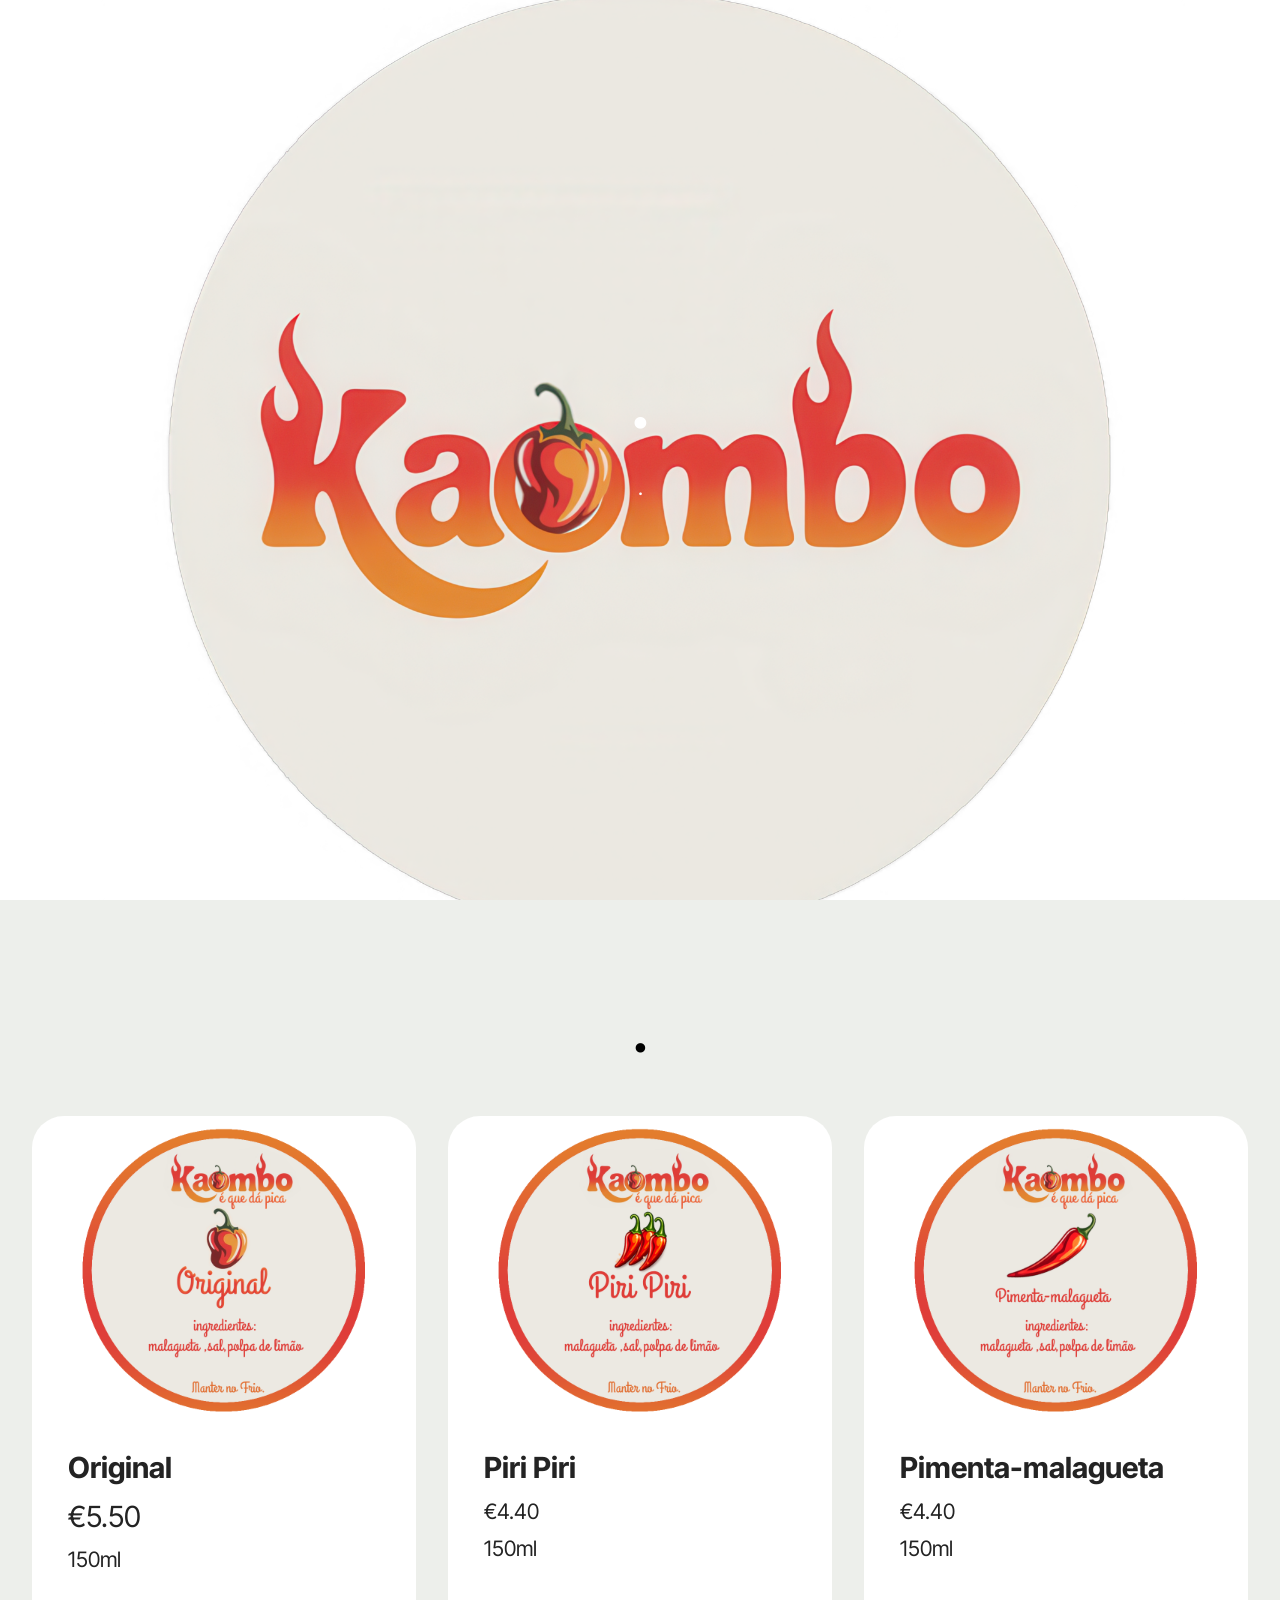
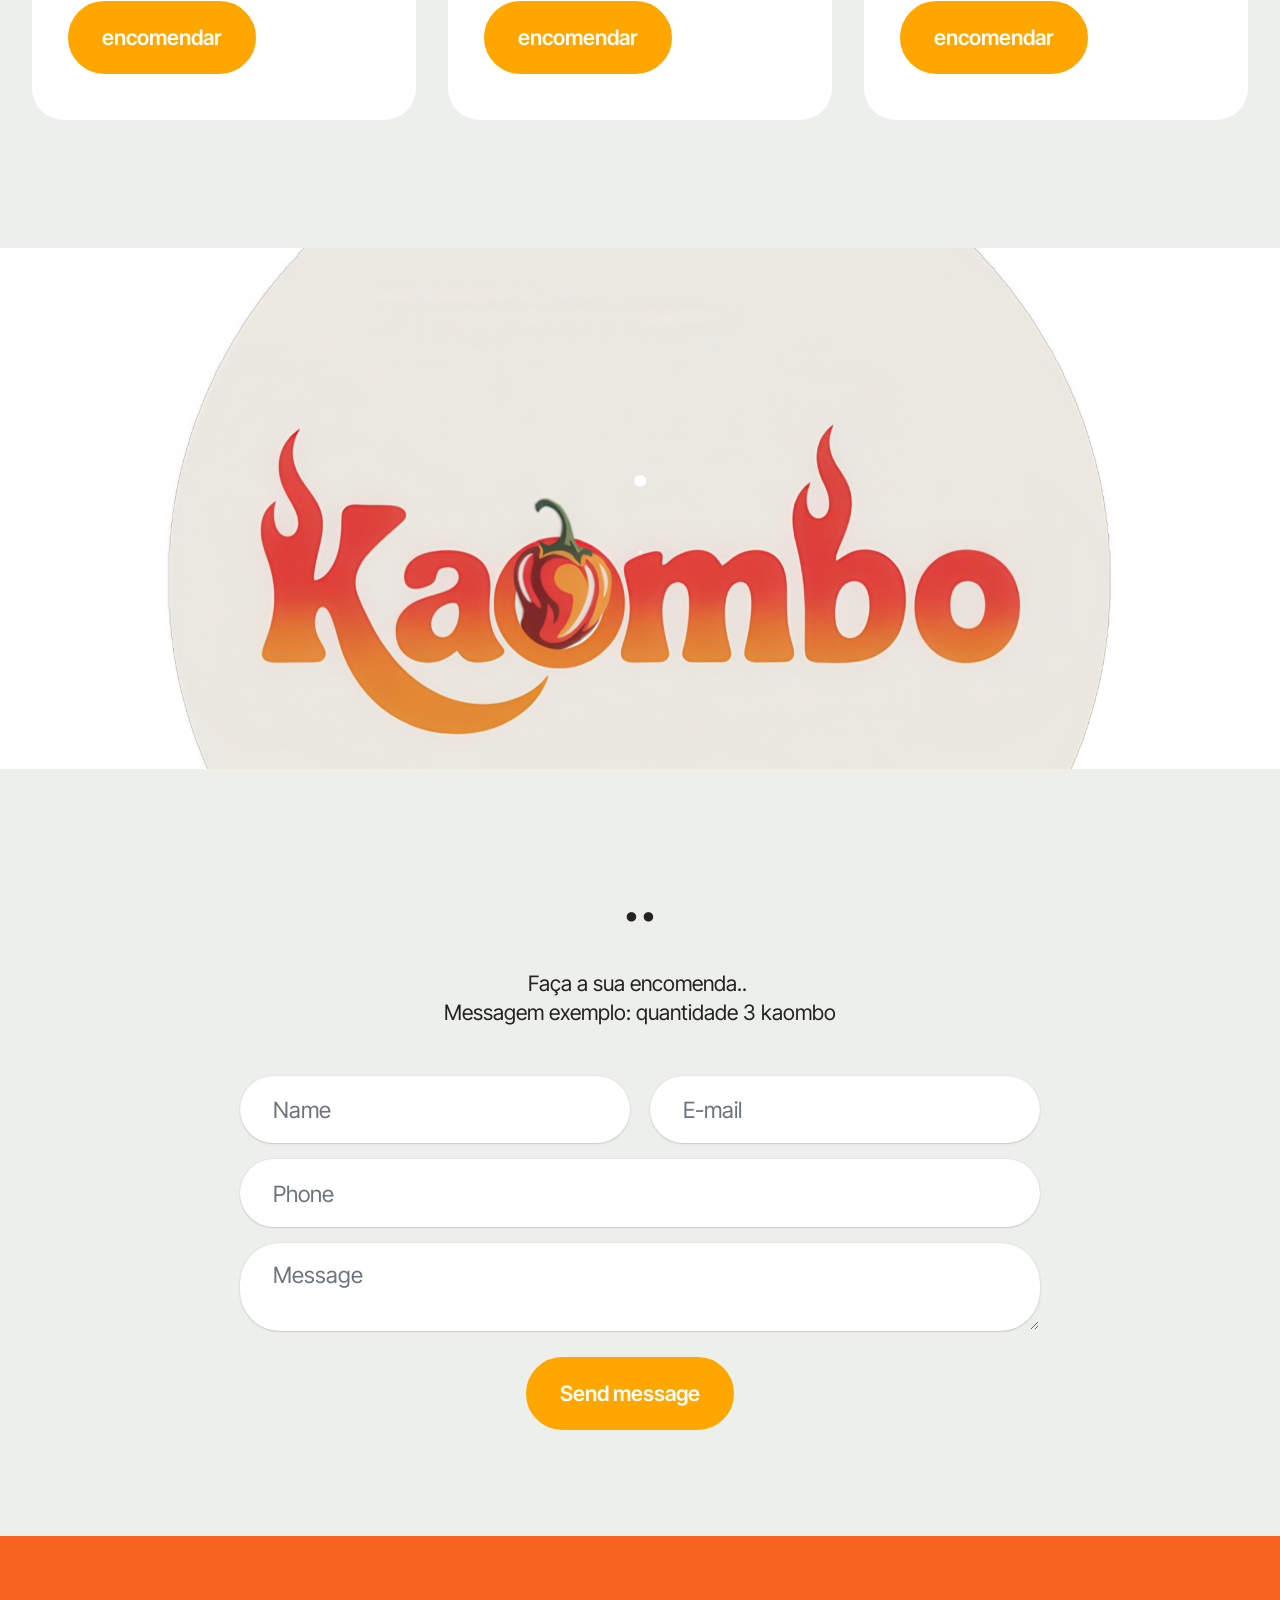
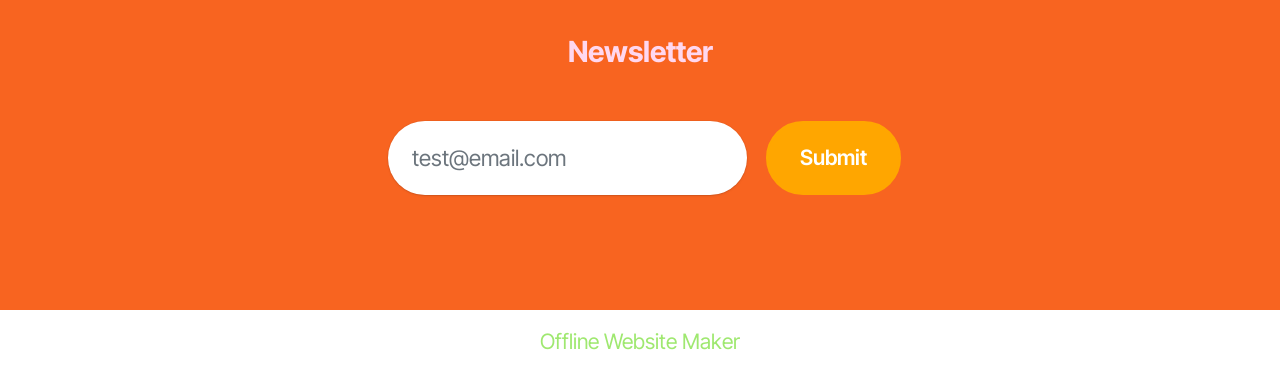
==== index.html @ a95f922c "Add files via upload" ====
<!DOCTYPE html>
<html  >
<head>
  <!-- Site made with Mobirise Website Builder v6.1.12, https://mobirise.com -->
  <meta charset="UTF-8">
  <meta http-equiv="X-UA-Compatible" content="IE=edge">
  <meta name="generator" content="Mobirise v6.1.12, mobirise.com">
  <meta name="viewport" content="width=device-width, initial-scale=1, minimum-scale=1">
  <link rel="shortcut icon" href="assets/images/logo5.png" type="image/x-icon">
  <meta name="description" content="">
  
  
  <title>Home</title>
  <link rel="stylesheet" href="assets/bootstrap/css/bootstrap.min.css">
  <link rel="stylesheet" href="assets/parallax/jarallax.css">
  <link rel="stylesheet" href="assets/theme/css/style.css">
  <link rel="preload" href="https://fonts.googleapis.com/css2?family=Inter+Tight:wght@400;700&display=swap&display=swap" as="style" onload="this.onload=null;this.rel='stylesheet'">
  <noscript><link rel="stylesheet" href="https://fonts.googleapis.com/css2?family=Inter+Tight:wght@400;700&display=swap&display=swap"></noscript>
  <link rel="preload" as="style" href="assets/mobirise/css/mbr-additional.css?v=N99got"><link rel="stylesheet" href="assets/mobirise/css/mbr-additional.css?v=N99got" type="text/css">

  
  
  
</head>
<body>
  
  <section data-bs-version="5.1" class="header09 startm5 cid-v8IDX3RyML mbr-fullscreen mbr-parallax-background" id="header09-2">	
    
	
	
	<div class="container-fluid">
		<div class="row">
			<div class="content-wrap col-12 col-md-9">
				<h1 class="mbr-section-title mbr-fonts-style mbr-white mb-4 display-1">
					<strong>.</strong>
				</h1>
				
				<p class="mbr-fonts-style mbr-text mbr-white mb-4 display-7">
					.
				</p>
				
			</div>
		</div>
	</div>
</section>

<section data-bs-version="5.1" class="pricing02 cid-v8ICS7gTAE" id="pricing02-1">
  
  
  <div class="container">
    <div class="row justify-content-center">
      <div class="col-12 content-head">
        <div class="mbr-section-head mb-5">
          <h4 class="mbr-section-title mbr-fonts-style align-center mb-0 display-2">
            <strong>.</strong>
          </h4>
          
          
        </div>
      </div>
    </div>
    <div class="row">
      <div class="item features-image col-12 col-md-6 col-lg-4">
        <div class="item-wrapper">
          <div class="item-img">
            <img src="assets/images/kaombopsd-tras-original.png" alt="Mobirise Website Builder">
          </div>
          <div class="item-content">
            <h5 class="item-title mbr-fonts-style display-5"><strong>Original</strong></h5>
            <h6 class="item-subtitle mbr-fonts-style display-5">
              €5.50</h6>
            <p class="mbr-text mbr-fonts-style display-7">
              150ml</p>
            <div class="mbr-section-btn item-footer"><a href="index.html#form02-4" class="btn item-btn btn-info display-7">encomendar</a></div>
          </div>

        </div>
      </div>
      <div class="item features-image col-12 col-md-6 col-lg-4">
        <div class="item-wrapper">
          <div class="item-img">
            <img src="assets/images/kaombopsd-piriripiri.png" alt="Mobirise Website Builder">
          </div>
          <div class="item-content">
            <h5 class="item-title mbr-fonts-style display-5"><strong>Piri Piri</strong></h5>
            <h6 class="item-subtitle mbr-fonts-style display-7">
              €4.40</h6>
            <p class="mbr-text mbr-fonts-style display-7">
              150ml
            </p>
            <div class="mbr-section-btn item-footer"><a href="index.html#form02-4" class="btn item-btn btn-info display-7">encomendar</a></div>
          </div>
        </div>
      </div>
      <div class="item features-image col-12 col-md-6 col-lg-4">
        <div class="item-wrapper">
          <div class="item-img">
            <img src="assets/images/kaombopsd-tras-pimentamalagueta.png" alt="Mobirise Website Builder">
          </div>
          <div class="item-content">
            <h5 class="item-title mbr-fonts-style display-5">
              <strong>Pimenta-malagueta</strong></h5>
            <h6 class="item-subtitle mbr-fonts-style display-7">
              €4.40</h6>
            <p class="mbr-text mbr-fonts-style display-7">
              150ml<br>
            </p>
            <div class="mbr-section-btn item-footer"><a href="index.html#form02-4" class="btn item-btn btn-info display-7">encomendar</a></div>
          </div>
        </div>
      </div>
    </div>
  </div>
</section>

<section data-bs-version="5.1" class="header09 startm5 cid-v8IFYuzHvd mbr-parallax-background" id="header09-5">	
    
	
	
	<div class="container-fluid">
		<div class="row">
			<div class="content-wrap col-12 col-md-9">
				<h1 class="mbr-section-title mbr-fonts-style mbr-white mb-4 display-1">
					<strong>.</strong>
				</h1>
				
				<p class="mbr-fonts-style mbr-text mbr-white mb-4 display-7">
					.
				</p>
				
			</div>
		</div>
	</div>
</section>

<section data-bs-version="5.1" class="form5 cid-v8IEyd8B73" id="form02-4">
    
    
    <div class="container">
        <div class="row justify-content-center">
            <div class="col-12 content-head">
                <div class="mbr-section-head mb-5">
                    <h3 class="mbr-section-title mbr-fonts-style align-center mb-0 display-2">
                        <strong>..</strong></h3>
                    <h4 class="mbr-section-subtitle mbr-fonts-style align-center mb-0 mt-4 display-7">
                        Faça a sua encomenda..&nbsp;<br>Messagem exemplo: quantidade 3 kaombo</h4>
                </div>
            </div>
        </div>
        <div class="row justify-content-center">
            <div class="col-lg-8 mx-auto mbr-form" data-form-type="formoid">
                <form action="https://mobirise.eu/" method="POST" class="mbr-form form-with-styler" data-form-title="Form Name"><input type="hidden" name="email" data-form-email="true" value="S/x2Y4bwkRBvhyxwrmj4clyWLB6Qb9oOFZ6I7JY7jq/S5ltpdSUPVNNh7F3JZoX6bwMHF/E8c1QMc/iLehChnypgbPjaKT/K6AK8Mz2ICZnC28aU9lVduH3gVBiNDW+h">
                    <div class="row">
                        <div hidden="hidden" data-form-alert="" class="alert alert-success col-12">Thanks for filling out the form!</div>
                        <div hidden="hidden" data-form-alert-danger="" class="alert alert-danger col-12">
                            Oops...! some problem!
                        </div>
                    </div>
                    <div class="dragArea row">
                        <div class="col-md col-sm-12 form-group mb-3" data-for="name">
                            <input type="text" name="name" placeholder="Name" data-form-field="name" class="form-control" value="" id="name-form02-4">
                        </div>
                        <div class="col-md col-sm-12 form-group mb-3" data-for="email">
                            <input type="email" name="email" placeholder="E-mail" data-form-field="email" class="form-control" value="" id="email-form02-4">
                        </div>
                        <div class="col-12 form-group mb-3" data-for="phone">
                            <input type="tel" name="phone" placeholder="Phone" data-form-field="phone" class="form-control" value="" id="phone-form02-4">
                        </div>
                        <div class="col-12 form-group mb-3" data-for="textarea">
                            <textarea name="textarea" placeholder="Message" data-form-field="textarea" class="form-control" id="textarea-form02-4"></textarea>
                        </div>
                        <div class="col-lg-12 col-md-12 col-sm-12 align-center mbr-section-btn"><button type="submit" class="btn btn-info display-7">Send message</button></div>
                    </div>
                </form>
            </div>
        </div>
    </div>
</section>

<section data-bs-version="5.1" class="header2 cid-v8IGnnD4Bq" id="header02-7">
  

  

  <div class="container">
    <div class="row content-wrapper justify-content-center">
      <div class="col-lg-8 mbr-form">
        <div class="">
          <h2 class="mbr-section-title mbr-fonts-style mb-5 display-5">
            <strong>Newsletter</strong></h2>
        </div>

        <div class="text-wrapper align-left" data-form-type="formoid">
          <form action="https://mobirise.eu/" method="POST" class="mbr-form form-with-styler" data-form-title="Form Name"><input type="hidden" name="email" data-form-email="true" value="55mMMh7euXzpmoF2dvn4HUt2pKKlN8530E9aVHuJfj3ahHlArYqwY7qAsBKSvMYpWR71tbltdE72QSe91H9Psj0nnCF4N534daRoqPOD6sqNXIV/y2kzyCjQMptYjJ0c">
            <div class="row">
              <div hidden="hidden" data-form-alert="" class="alert alert-success col-12">Thanks for filling out the form!</div>
              <div hidden="hidden" data-form-alert-danger="" class="alert alert-danger col-12">
                Oops...! some problem!
              </div>
            </div>
            <div class="dragArea row">
              <div data-for="email" class="col-lg-6 col-md-6 col-sm-12 form-group">
                <input type="email" name="email" placeholder="test@email.com" data-form-field="email" class="form-control display-7" value="" id="email-header02-7">
              </div>
              <div class="col-auto mbr-section-btn"><button type="submit" class="w-100 w-100 w-100 w-100 w-100 w-100 btn btn-info display-7">Submit</button></div>
            </div>
          </form>
        </div>
      </div>
    </div>
  </div>
</section><section class="display-7" style="padding: 0;align-items: center;justify-content: center;flex-wrap: wrap;    align-content: center;display: flex;position: relative;height: 4rem;"><a href="https://mobiri.se/" style="flex: 1 1;height: 4rem;position: absolute;width: 100%;z-index: 1;"><img alt="" style="height: 4rem;" src="[data-uri]"></a><p style="margin: 0;text-align: center;" class="display-7">&#8204;</p><a style="z-index:1" href="https://mobirise.com/offline-website-builder.html">Offline Website Maker</a></section><script src="assets/bootstrap/js/bootstrap.bundle.min.js"></script>  <script src="assets/parallax/jarallax.js"></script>  <script src="assets/smoothscroll/smooth-scroll.js"></script>  <script src="assets/ytplayer/index.js"></script>  <script src="assets/theme/js/script.js"></script>  <script src="assets/formoid/formoid.min.js"></script>  
  
  
</body>
</html>
---- assets/parallax/jarallax.css ----
.jarallax {
    position: relative;
    z-index: 0;
}
.jarallax > .jarallax-img {
    position: absolute;
    object-fit: cover;
    /* support for plugin https://github.com/bfred-it/object-fit-images */
    font-family: 'object-fit: cover;';
    top: 0;
    left: 0;
    width: 100%;
    height: 100%;
    z-index: -1;
}
---- assets/theme/css/style.css ----
@charset "UTF-8";
section {
  background-color: #ffffff;
}

body {
  font-style: normal;
  line-height: 1.5;
  font-weight: 400;
  color: #232323;
  position: relative;
}

button {
  background-color: transparent;
  border-color: transparent;
}

.embla__button,
.carousel-control {
  background-color: #edefea !important;
  opacity: 0.8 !important;
  color: #464845 !important;
  border-color: #edefea !important;
}

.carousel .close,
.modalWindow .close {
  background-color: #edefea !important;
  color: #464845 !important;
  border-color: #edefea !important;
  opacity: 0.8 !important;
}

.carousel .close:hover,
.modalWindow .close:hover {
  opacity: 1 !important;
}

.carousel-indicators li {
  background-color: #edefea !important;
  border: 2px solid #464845 !important;
}

.carousel-indicators li:hover,
.carousel-indicators li:active {
  opacity: 0.8 !important;
}

.embla__button:hover,
.carousel-control:hover {
  background-color: #edefea !important;
  opacity: 1 !important;
}

.modalWindow-video-container {
  height: 80%;
}

section,
.container,
.container-fluid {
  position: relative;
  word-wrap: break-word;
}

a.mbr-iconfont:hover {
  text-decoration: none;
}

.article .lead p,
.article .lead ul,
.article .lead ol,
.article .lead pre,
.article .lead blockquote {
  margin-bottom: 0;
}

a {
  font-style: normal;
  font-weight: 400;
  cursor: pointer;
}
a, a:hover {
  text-decoration: none;
}

.mbr-section-title {
  font-style: normal;
  line-height: 1.3;
}

.mbr-section-subtitle {
  line-height: 1.3;
}

.mbr-text {
  font-style: normal;
  line-height: 1.7;
}

h1,
h2,
h3,
h4,
h5,
h6,
.display-1,
.display-2,
.display-4,
.display-5,
.display-7,
span,
p,
a {
  line-height: 1;
  word-break: break-word;
  word-wrap: break-word;
  font-weight: 400;
}

b,
strong {
  font-weight: bold;
}

input:-webkit-autofill, input:-webkit-autofill:hover, input:-webkit-autofill:focus, input:-webkit-autofill:active {
  transition-delay: 9999s;
  -webkit-transition-property: background-color, color;
  transition-property: background-color, color;
}

textarea[type=hidden] {
  display: none;
}

section {
  background-position: 50% 50%;
  background-repeat: no-repeat;
  background-size: cover;
}
section .mbr-background-video,
section .mbr-background-video-preview {
  position: absolute;
  bottom: 0;
  left: 0;
  right: 0;
  top: 0;
}

.hidden {
  visibility: hidden;
}

.mbr-z-index20 {
  z-index: 20;
}

/*! Base colors */
.mbr-white {
  color: #ffffff;
}

.mbr-black {
  color: #111111;
}

.mbr-bg-white {
  background-color: #ffffff;
}

.mbr-bg-black {
  background-color: #000000;
}

/*! Text-aligns */
.align-left {
  text-align: left;
}

.align-center {
  text-align: center;
}

.align-right {
  text-align: right;
}

/*! Font-weight  */
.mbr-light {
  font-weight: 300;
}

.mbr-regular {
  font-weight: 400;
}

.mbr-semibold {
  font-weight: 500;
}

.mbr-bold {
  font-weight: 700;
}

/*! Media  */
.media-content {
  flex-basis: 100%;
}

.media-container-row {
  display: flex;
  flex-direction: row;
  flex-wrap: wrap;
  justify-content: center;
  align-content: center;
  align-items: start;
}
.media-container-row .media-size-item {
  width: 400px;
}

.media-container-column {
  display: flex;
  flex-direction: column;
  flex-wrap: wrap;
  justify-content: center;
  align-content: center;
  align-items: stretch;
}
.media-container-column > * {
  width: 100%;
}

@media (min-width: 992px) {
  .media-container-row {
    flex-wrap: nowrap;
  }
}
figure {
  margin-bottom: 0;
  overflow: hidden;
}

figure[mbr-media-size] {
  transition: width 0.1s;
}

img,
iframe {
  display: block;
  width: 100%;
}

.card {
  background-color: transparent;
  border: none;
}

.card-box {
  width: 100%;
}

.card-img {
  text-align: center;
  flex-shrink: 0;
  -webkit-flex-shrink: 0;
}

.media {
  max-width: 100%;
  margin: 0 auto;
}

.mbr-figure {
  align-self: center;
}

.media-container > div {
  max-width: 100%;
}

.mbr-figure img,
.card-img img {
  width: 100%;
}

@media (max-width: 991px) {
  .media-size-item {
    width: auto !important;
  }
  .media {
    width: auto;
  }
  .mbr-figure {
    width: 100% !important;
  }
}
/*! Buttons */
.mbr-section-btn {
  margin-left: -0.6rem;
  margin-right: -0.6rem;
  font-size: 0;
}

.btn {
  font-weight: 600;
  border-width: 1px;
  font-style: normal;
  margin: 0.6rem 0.6rem;
  white-space: normal;
  transition: all 0.2s ease-in-out;
  display: inline-flex;
  align-items: center;
  justify-content: center;
  word-break: break-word;
}

.btn-sm {
  font-weight: 600;
  letter-spacing: 0px;
  transition: all 0.3s ease-in-out;
}

.btn-md {
  font-weight: 600;
  letter-spacing: 0px;
  transition: all 0.3s ease-in-out;
}

.btn-lg {
  font-weight: 600;
  letter-spacing: 0px;
  transition: all 0.3s ease-in-out;
}

.btn-form {
  margin: 0;
}
.btn-form:hover {
  cursor: pointer;
}

nav .mbr-section-btn {
  margin-left: 0rem;
  margin-right: 0rem;
}

/*! Btn icon margin */
.btn .mbr-iconfont,
.btn.btn-sm .mbr-iconfont {
  order: 1;
  cursor: pointer;
  margin-left: 0.5rem;
  vertical-align: sub;
}

.btn.btn-md .mbr-iconfont,
.btn.btn-md .mbr-iconfont {
  margin-left: 0.8rem;
}

.mbr-regular {
  font-weight: 400;
}

.mbr-semibold {
  font-weight: 500;
}

.mbr-bold {
  font-weight: 700;
}

[type=submit] {
  -webkit-appearance: none;
}

/*! Full-screen */
.mbr-fullscreen .mbr-overlay {
  min-height: 100vh;
}

.mbr-fullscreen {
  display: flex;
  display: -moz-flex;
  display: -ms-flex;
  display: -o-flex;
  align-items: center;
  min-height: 100vh;
  padding-top: 3rem;
  padding-bottom: 3rem;
}

/*! Map */
.map {
  height: 25rem;
  position: relative;
}
.map iframe {
  width: 100%;
  height: 100%;
}

/*! Scroll to top arrow */
.mbr-arrow-up {
  bottom: 25px;
  right: 90px;
  position: fixed;
  text-align: right;
  z-index: 5000;
  color: #ffffff;
  font-size: 22px;
}

.mbr-arrow-up a {
  background: rgba(0, 0, 0, 0.2);
  border-radius: 50%;
  color: #fff;
  display: inline-block;
  height: 60px;
  width: 60px;
  border: 2px solid #fff;
  outline-style: none !important;
  position: relative;
  text-decoration: none;
  transition: all 0.3s ease-in-out;
  cursor: pointer;
  text-align: center;
}
.mbr-arrow-up a:hover {
  background-color: rgba(0, 0, 0, 0.4);
}
.mbr-arrow-up a i {
  line-height: 60px;
}

.mbr-arrow-up-icon {
  display: block;
  color: #fff;
}

.mbr-arrow-up-icon::before {
  content: "›";
  display: inline-block;
  font-family: serif;
  font-size: 22px;
  line-height: 1;
  font-style: normal;
  position: relative;
  top: 6px;
  left: -4px;
  transform: rotate(-90deg);
}

/*! Arrow Down */
.mbr-arrow {
  position: absolute;
  bottom: 45px;
  left: 50%;
  width: 60px;
  height: 60px;
  cursor: pointer;
  background-color: rgba(80, 80, 80, 0.5);
  border-radius: 50%;
  transform: translateX(-50%);
}
@media (max-width: 767px) {
  .mbr-arrow {
    display: none;
  }
}
.mbr-arrow > a {
  display: inline-block;
  text-decoration: none;
  outline-style: none;
  animation: arrowdown 1.7s ease-in-out infinite;
  color: #ffffff;
}
.mbr-arrow > a > i {
  position: absolute;
  top: -2px;
  left: 15px;
  font-size: 2rem;
}

#scrollToTop a i::before {
  content: "";
  position: absolute;
  display: block;
  border-bottom: 2.5px solid #fff;
  border-left: 2.5px solid #fff;
  width: 27.8%;
  height: 27.8%;
  left: 50%;
  top: 51%;
  transform: translateY(-30%) translateX(-50%) rotate(135deg);
}

@keyframes arrowdown {
  0% {
    transform: translateY(0px);
  }
  50% {
    transform: translateY(-5px);
  }
  100% {
    transform: translateY(0px);
  }
}
@media (max-width: 500px) {
  .mbr-arrow-up {
    left: 0;
    right: 0;
    text-align: center;
  }
}
/*Gradients animation*/
@keyframes gradient-animation {
  from {
    background-position: 0% 100%;
    animation-timing-function: ease-in-out;
  }
  to {
    background-position: 100% 0%;
    animation-timing-function: ease-in-out;
  }
}
.bg-gradient {
  background-size: 200% 200%;
  animation: gradient-animation 5s infinite alternate;
  -webkit-animation: gradient-animation 5s infinite alternate;
}

.menu .navbar-brand {
  display: -webkit-flex;
}
.menu .navbar-brand span {
  display: flex;
  display: -webkit-flex;
}
.menu .navbar-brand .navbar-caption-wrap {
  display: -webkit-flex;
}
.menu .navbar-brand .navbar-logo img {
  display: -webkit-flex;
  width: auto;
}
@media (min-width: 768px) and (max-width: 991px) {
  .menu .navbar-toggleable-sm .navbar-nav {
    display: -ms-flexbox;
  }
}
@media (max-width: 991px) {
  .menu .navbar-collapse {
    max-height: 93.5vh;
  }
  .menu .navbar-collapse.show {
    overflow: auto;
  }
}
@media (min-width: 992px) {
  .menu .navbar-nav.nav-dropdown {
    display: -webkit-flex;
  }
  .menu .navbar-toggleable-sm .navbar-collapse {
    display: -webkit-flex !important;
  }
  .menu .collapsed .navbar-collapse {
    max-height: 93.5vh;
  }
  .menu .collapsed .navbar-collapse.show {
    overflow: auto;
  }
}
@media (max-width: 767px) {
  .menu .navbar-collapse {
    max-height: 80vh;
  }
}

.nav-link .mbr-iconfont {
  margin-right: 0.5rem;
}

.navbar {
  display: -webkit-flex;
  -webkit-flex-wrap: wrap;
  -webkit-align-items: center;
  -webkit-justify-content: space-between;
}

.navbar-collapse {
  -webkit-flex-basis: 100%;
  -webkit-flex-grow: 1;
  -webkit-align-items: center;
}

.nav-dropdown .link {
  padding: 0.667em 1.667em !important;
  margin: 0 !important;
}

.nav {
  display: -webkit-flex;
  -webkit-flex-wrap: wrap;
}

.row {
  display: -webkit-flex;
  -webkit-flex-wrap: wrap;
}

.justify-content-center {
  -webkit-justify-content: center;
}

.form-inline {
  display: -webkit-flex;
}

.card-wrapper {
  -webkit-flex: 1;
}

.carousel-control {
  z-index: 10;
  display: -webkit-flex;
}

.carousel-controls {
  display: -webkit-flex;
}

.media {
  display: -webkit-flex;
}

.form-group:focus {
  outline: none;
}

.jq-selectbox__select {
  padding: 7px 0;
  position: relative;
}

.jq-selectbox__dropdown {
  overflow: hidden;
  border-radius: 10px;
  position: absolute;
  top: 100%;
  left: 0 !important;
  width: 100% !important;
}

.jq-selectbox__trigger-arrow {
  right: 0;
  transform: translateY(-50%);
}

.jq-selectbox li {
  padding: 1.07em 0.5em;
}

input[type=range] {
  padding-left: 0 !important;
  padding-right: 0 !important;
}

.modal-dialog,
.modal-content {
  height: 100%;
}

.modal-dialog .carousel-inner {
  height: calc(100vh - 1.75rem);
}
@media (max-width: 575px) {
  .modal-dialog .carousel-inner {
    height: calc(100vh - 1rem);
  }
}

.carousel-item {
  text-align: center;
}

.carousel-item img {
  margin: auto;
}

.navbar-toggler {
  align-self: flex-start;
  padding: 0.25rem 0.75rem;
  font-size: 1.25rem;
  line-height: 1;
  background: transparent;
  border: 1px solid transparent;
  border-radius: 0.25rem;
}

.navbar-toggler:focus,
.navbar-toggler:hover {
  text-decoration: none;
  box-shadow: none;
}

.navbar-toggler-icon {
  display: inline-block;
  width: 1.5em;
  height: 1.5em;
  vertical-align: middle;
  content: "";
  background: no-repeat center center;
  background-size: 100% 100%;
}

.navbar-toggler-left {
  position: absolute;
  left: 1rem;
}

.navbar-toggler-right {
  position: absolute;
  right: 1rem;
}

.card-img {
  width: auto;
}

.menu .navbar.collapsed:not(.beta-menu) {
  flex-direction: column;
}

.carousel-item.active,
.carousel-item-next,
.carousel-item-prev {
  display: flex;
}

.note-air-layout .dropup .dropdown-menu,
.note-air-layout .navbar-fixed-bottom .dropdown .dropdown-menu {
  bottom: initial !important;
}

html,
body {
  height: auto;
  min-height: 100vh;
}

.dropup .dropdown-toggle::after {
  display: none;
}

.form-asterisk {
  font-family: initial;
  position: absolute;
  top: -2px;
  font-weight: normal;
}

.form-control-label {
  position: relative;
  cursor: pointer;
  margin-bottom: 0.357em;
  padding: 0;
}

.alert {
  color: #ffffff;
  border-radius: 0;
  border: 0;
  font-size: 1.1rem;
  line-height: 1.5;
  margin-bottom: 1.875rem;
  padding: 1.25rem;
  position: relative;
  text-align: center;
}
.alert.alert-form::after {
  background-color: inherit;
  bottom: -7px;
  content: "";
  display: block;
  height: 14px;
  left: 50%;
  margin-left: -7px;
  position: absolute;
  transform: rotate(45deg);
  width: 14px;
}

.form-control {
  background-color: #ffffff;
  background-clip: border-box;
  color: #232323;
  line-height: 1rem !important;
  height: auto;
  padding: 1.2rem 2rem;
  transition: border-color 0.25s ease 0s;
  border: 1px solid transparent !important;
  border-radius: 4px;
  box-shadow: rgba(0, 0, 0, 0.07) 0px 1px 1px 0px, rgba(0, 0, 0, 0.07) 0px 1px 3px 0px, rgba(0, 0, 0, 0.03) 0px 0px 0px 1px;
}
.form-active .form-control:invalid {
  border-color: red;
}

.row > * {
  padding-right: 1rem;
  padding-left: 1rem;
}

form .row {
  margin-left: -0.6rem;
  margin-right: -0.6rem;
}
form .row [class*=col] {
  padding-left: 0.6rem;
  padding-right: 0.6rem;
}

form .mbr-section-btn {
  padding-left: 0.6rem;
  padding-right: 0.6rem;
}

form .form-check-input {
  margin-top: 0.5;
}

textarea.form-control {
  line-height: 1.5rem !important;
}

.form-group {
  margin-bottom: 1.2rem;
}

.form-control,
form .btn {
  min-height: 48px;
}

.gdpr-block label span.textGDPR input[name=gdpr] {
  top: 7px;
}

.form-control:focus {
  box-shadow: none;
}

:focus {
  outline: none;
}

.mbr-overlay {
  background-color: #000;
  bottom: 0;
  left: 0;
  opacity: 0.5;
  position: absolute;
  right: 0;
  top: 0;
  z-index: 0;
  pointer-events: none;
}

blockquote {
  font-style: italic;
  padding: 3rem;
  font-size: 1.09rem;
  position: relative;
  border-left: 3px solid;
}

ul,
ol,
pre,
blockquote {
  margin-bottom: 2.3125rem;
}

.mt-4 {
  margin-top: 2rem !important;
}

.mb-4 {
  margin-bottom: 2rem !important;
}

.container,
.container-fluid {
  padding-left: 16px;
  padding-right: 16px;
}

.row {
  margin-left: -16px;
  margin-right: -16px;
}
.row > [class*=col] {
  padding-left: 16px;
  padding-right: 16px;
}

@media (min-width: 992px) {
  .container-fluid {
    padding-left: 32px;
    padding-right: 32px;
  }
}
@media (max-width: 991px) {
  .mbr-container {
    padding-left: 16px;
    padding-right: 16px;
  }
}
.app-video-wrapper > img {
  opacity: 1;
}

.app-video-wrapper {
  background: transparent;
}

.item {
  position: relative;
}

.dropdown-menu .dropdown-menu {
  left: 100%;
}

.dropdown-item + .dropdown-menu {
  display: none;
}

.dropdown-item:hover + .dropdown-menu,
.dropdown-menu:hover {
  display: block;
}

@media (min-aspect-ratio: 16/9) {
  .mbr-video-foreground {
    height: 300% !important;
    top: -100% !important;
  }
}
@media (max-aspect-ratio: 16/9) {
  .mbr-video-foreground {
    width: 300% !important;
    left: -100% !important;
  }
}.engine {
	position: absolute;
	text-indent: -2400px;
	text-align: center;
	padding: 0;
	top: 0;
	left: -2400px;
}
---- assets/mobirise/css/mbr-additional.css ----
.btn {
  border-width: 2px;
}
img,
.card-wrap,
.card-wrapper,
.video-wrapper,
.mbr-figure iframe,
.google-map iframe,
.slide-content,
.plan,
.card,
.item-wrapper,
.item-wrapper .mbr-overlay {
  border-radius: 2rem !important;
}
.video-wrapper {
  overflow: hidden;
}
body {
  font-family: Inter Tight;
}
.display-1 {
  font-family: 'Inter Tight', sans-serif;
  font-size: 5rem;
  line-height: 1;
}
.display-1 > .mbr-iconfont {
  font-size: 6.25rem;
}
.display-2 {
  font-family: 'Inter Tight', sans-serif;
  font-size: 4rem;
  line-height: 1;
}
.display-2 > .mbr-iconfont {
  font-size: 5rem;
}
.display-4 {
  font-family: 'Inter Tight', sans-serif;
  font-size: 1.4rem;
  line-height: 1.5;
}
.display-4 > .mbr-iconfont {
  font-size: 1.75rem;
}
.display-5 {
  font-family: 'Inter Tight', sans-serif;
  font-size: 2rem;
  line-height: 1.5;
}
.display-5 > .mbr-iconfont {
  font-size: 2.5rem;
}
.display-7 {
  font-family: 'Inter Tight', sans-serif;
  font-size: 1.4rem;
  line-height: 1.3;
}
.display-7 > .mbr-iconfont {
  font-size: 1.75rem;
}
/* ---- Fluid typography for mobile devices ---- */
/* 1.4 - font scale ratio ( bootstrap == 1.42857 ) */
/* 100vw - current viewport width */
/* (48 - 20)  48 == 48rem == 768px, 20 == 20rem == 320px(minimal supported viewport) */
/* 0.65 - min scale variable, may vary */
@media (max-width: 992px) {
  .display-1 {
    font-size: 4rem;
  }
}
@media (max-width: 768px) {
  .display-1 {
    font-size: 3.5rem;
    font-size: calc( 2.4rem + (5 - 2.4) * ((100vw - 20rem) / (48 - 20)));
    line-height: calc( 1.1 * (2.4rem + (5 - 2.4) * ((100vw - 20rem) / (48 - 20))));
  }
  .display-2 {
    font-size: 3.2rem;
    font-size: calc( 2.05rem + (4 - 2.05) * ((100vw - 20rem) / (48 - 20)));
    line-height: calc( 1.3 * (2.05rem + (4 - 2.05) * ((100vw - 20rem) / (48 - 20))));
  }
  .display-4 {
    font-size: 1.12rem;
    font-size: calc( 1.14rem + (1.4 - 1.14) * ((100vw - 20rem) / (48 - 20)));
    line-height: calc( 1.4 * (1.14rem + (1.4 - 1.14) * ((100vw - 20rem) / (48 - 20))));
  }
  .display-5 {
    font-size: 1.6rem;
    font-size: calc( 1.35rem + (2 - 1.35) * ((100vw - 20rem) / (48 - 20)));
    line-height: calc( 1.4 * (1.35rem + (2 - 1.35) * ((100vw - 20rem) / (48 - 20))));
  }
  .display-7 {
    font-size: 1.12rem;
    font-size: calc( 1.14rem + (1.4 - 1.14) * ((100vw - 20rem) / (48 - 20)));
    line-height: calc( 1.4 * (1.14rem + (1.4 - 1.14) * ((100vw - 20rem) / (48 - 20))));
  }
}
@media (min-width: 992px) and (max-width: 1400px) {
  .display-1 {
    font-size: 3.5rem;
    font-size: calc( 2.4rem + (5 - 2.4) * ((100vw - 62rem) / (87 - 62)));
    line-height: calc( 1.1 * (2.4rem + (5 - 2.4) * ((100vw - 62rem) / (87 - 62))));
  }
  .display-2 {
    font-size: 3.2rem;
    font-size: calc( 2.05rem + (4 - 2.05) * ((100vw - 62rem) / (87 - 62)));
    line-height: calc( 1.3 * (2.05rem + (4 - 2.05) * ((100vw - 62rem) / (87 - 62))));
  }
  .display-4 {
    font-size: 1.12rem;
    font-size: calc( 1.14rem + (1.4 - 1.14) * ((100vw - 62rem) / (87 - 62)));
    line-height: calc( 1.4 * (1.14rem + (1.4 - 1.14) * ((100vw - 62rem) / (87 - 62))));
  }
  .display-5 {
    font-size: 1.6rem;
    font-size: calc( 1.35rem + (2 - 1.35) * ((100vw - 62rem) / (87 - 62)));
    line-height: calc( 1.4 * (1.35rem + (2 - 1.35) * ((100vw - 62rem) / (87 - 62))));
  }
  .display-7 {
    font-size: 1.12rem;
    font-size: calc( 1.14rem + (1.4 - 1.14) * ((100vw - 62rem) / (87 - 62)));
    line-height: calc( 1.4 * (1.14rem + (1.4 - 1.14) * ((100vw - 62rem) / (87 - 62))));
  }
}
/* Buttons */
.btn {
  padding: 1.25rem 2rem;
  border-radius: 4px;
}
@media (max-width: 767px) {
  .btn {
    padding: 0.75rem 1.5rem;
  }
}
.btn-sm {
  padding: 0.6rem 1.2rem;
  border-radius: 4px;
}
.btn-md {
  padding: 0.6rem 1.2rem;
  border-radius: 4px;
}
.btn-lg {
  padding: 1.25rem 2rem;
  border-radius: 4px;
}
.bg-primary {
  background-color: #9fe870 !important;
}
.bg-success {
  background-color: #3a341c !important;
}
.bg-info {
  background-color: #ffa600 !important;
}
.bg-warning {
  background-color: #a0e2e1 !important;
}
.bg-danger {
  background-color: #ffea64 !important;
}
.btn-primary,
.btn-primary:active {
  background-color: #9fe870 !important;
  border-color: #9fe870 !important;
  color: #264d0c !important;
  box-shadow: none;
}
.btn-primary:hover,
.btn-primary:focus,
.btn-primary.focus,
.btn-primary.active {
  color: inherit;
  background-color: #bcef9c !important;
  border-color: #bcef9c !important;
  box-shadow: none;
}
.btn-primary.disabled,
.btn-primary:disabled {
  color: #264d0c !important;
  background-color: #bcef9c !important;
  border-color: #bcef9c !important;
}
.btn-secondary,
.btn-secondary:active {
  background-color: #ffd7ef !important;
  border-color: #ffd7ef !important;
  color: #d70081 !important;
  box-shadow: none;
}
.btn-secondary:hover,
.btn-secondary:focus,
.btn-secondary.focus,
.btn-secondary.active {
  color: inherit;
  background-color: #ffffff !important;
  border-color: #ffffff !important;
  box-shadow: none;
}
.btn-secondary.disabled,
.btn-secondary:disabled {
  color: #d70081 !important;
  background-color: #ffffff !important;
  border-color: #ffffff !important;
}
.btn-info,
.btn-info:active {
  background-color: #ffa600 !important;
  border-color: #ffa600 !important;
  color: #ffffff !important;
  box-shadow: none;
}
.btn-info:hover,
.btn-info:focus,
.btn-info.focus,
.btn-info.active {
  color: inherit;
  background-color: #ffb833 !important;
  border-color: #ffb833 !important;
  box-shadow: none;
}
.btn-info.disabled,
.btn-info:disabled {
  color: #ffffff !important;
  background-color: #ffb833 !important;
  border-color: #ffb833 !important;
}
.btn-success,
.btn-success:active {
  background-color: #3a341c !important;
  border-color: #3a341c !important;
  color: #ffffff !important;
  box-shadow: none;
}
.btn-success:hover,
.btn-success:focus,
.btn-success.focus,
.btn-success.active {
  color: inherit;
  background-color: #5c532d !important;
  border-color: #5c532d !important;
  box-shadow: none;
}
.btn-success.disabled,
.btn-success:disabled {
  color: #ffffff !important;
  background-color: #5c532d !important;
  border-color: #5c532d !important;
}
.btn-warning,
.btn-warning:active {
  background-color: #a0e2e1 !important;
  border-color: #a0e2e1 !important;
  color: #1f6463 !important;
  box-shadow: none;
}
.btn-warning:hover,
.btn-warning:focus,
.btn-warning.focus,
.btn-warning.active {
  color: inherit;
  background-color: #c7eeed !important;
  border-color: #c7eeed !important;
  box-shadow: none;
}
.btn-warning.disabled,
.btn-warning:disabled {
  color: #1f6463 !important;
  background-color: #c7eeed !important;
  border-color: #c7eeed !important;
}
.btn-danger,
.btn-danger:active {
  background-color: #ffea64 !important;
  border-color: #ffea64 !important;
  color: #645600 !important;
  box-shadow: none;
}
.btn-danger:hover,
.btn-danger:focus,
.btn-danger.focus,
.btn-danger.active {
  color: inherit;
  background-color: #fff197 !important;
  border-color: #fff197 !important;
  box-shadow: none;
}
.btn-danger.disabled,
.btn-danger:disabled {
  color: #645600 !important;
  background-color: #fff197 !important;
  border-color: #fff197 !important;
}
.btn-white,
.btn-white:active {
  background-color: #eff0ec !important;
  border-color: #eff0ec !important;
  color: #757b62 !important;
  box-shadow: none;
}
.btn-white:hover,
.btn-white:focus,
.btn-white.focus,
.btn-white.active {
  color: inherit;
  background-color: #ffffff !important;
  border-color: #ffffff !important;
  box-shadow: none;
}
.btn-white.disabled,
.btn-white:disabled {
  color: #757b62 !important;
  background-color: #ffffff !important;
  border-color: #ffffff !important;
}
.btn-black,
.btn-black:active {
  background-color: #232323 !important;
  border-color: #232323 !important;
  color: #ffffff !important;
  box-shadow: none;
}
.btn-black:hover,
.btn-black:focus,
.btn-black.focus,
.btn-black.active {
  color: inherit;
  background-color: #3d3d3d !important;
  border-color: #3d3d3d !important;
  box-shadow: none;
}
.btn-black.disabled,
.btn-black:disabled {
  color: #ffffff !important;
  background-color: #3d3d3d !important;
  border-color: #3d3d3d !important;
}
.btn-primary-outline,
.btn-primary-outline:active {
  background-color: transparent !important;
  border-color: #9fe870;
  color: #9fe870;
}
.btn-primary-outline:hover,
.btn-primary-outline:focus,
.btn-primary-outline.focus,
.btn-primary-outline.active {
  color: #6ddc25 !important;
  background-color: transparent !important;
  border-color: #6ddc25 !important;
  box-shadow: none !important;
}
.btn-primary-outline.disabled,
.btn-primary-outline:disabled {
  color: #264d0c !important;
  background-color: #9fe870 !important;
  border-color: #9fe870 !important;
}
.btn-secondary-outline,
.btn-secondary-outline:active {
  background-color: transparent !important;
  border-color: #ffd7ef;
  color: #ffd7ef;
}
.btn-secondary-outline:hover,
.btn-secondary-outline:focus,
.btn-secondary-outline.focus,
.btn-secondary-outline.active {
  color: #ff80cc !important;
  background-color: transparent !important;
  border-color: #ff80cc !important;
  box-shadow: none !important;
}
.btn-secondary-outline.disabled,
.btn-secondary-outline:disabled {
  color: #d70081 !important;
  background-color: #ffd7ef !important;
  border-color: #ffd7ef !important;
}
.btn-info-outline,
.btn-info-outline:active {
  background-color: transparent !important;
  border-color: #ffa600;
  color: #ffa600;
}
.btn-info-outline:hover,
.btn-info-outline:focus,
.btn-info-outline.focus,
.btn-info-outline.active {
  color: #a86e00 !important;
  background-color: transparent !important;
  border-color: #a86e00 !important;
  box-shadow: none !important;
}
.btn-info-outline.disabled,
.btn-info-outline:disabled {
  color: #ffffff !important;
  background-color: #ffa600 !important;
  border-color: #ffa600 !important;
}
.btn-success-outline,
.btn-success-outline:active {
  background-color: transparent !important;
  border-color: #3a341c;
  color: #3a341c;
}
.btn-success-outline:hover,
.btn-success-outline:focus,
.btn-success-outline.focus,
.btn-success-outline.active {
  color: #000000 !important;
  background-color: transparent !important;
  border-color: #000000 !important;
  box-shadow: none !important;
}
.btn-success-outline.disabled,
.btn-success-outline:disabled {
  color: #ffffff !important;
  background-color: #3a341c !important;
  border-color: #3a341c !important;
}
.btn-warning-outline,
.btn-warning-outline:active {
  background-color: transparent !important;
  border-color: #a0e2e1;
  color: #a0e2e1;
}
.btn-warning-outline:hover,
.btn-warning-outline:focus,
.btn-warning-outline.focus,
.btn-warning-outline.active {
  color: #5ececc !important;
  background-color: transparent !important;
  border-color: #5ececc !important;
  box-shadow: none !important;
}
.btn-warning-outline.disabled,
.btn-warning-outline:disabled {
  color: #1f6463 !important;
  background-color: #a0e2e1 !important;
  border-color: #a0e2e1 !important;
}
.btn-danger-outline,
.btn-danger-outline:active {
  background-color: transparent !important;
  border-color: #ffea64;
  color: #ffea64;
}
.btn-danger-outline:hover,
.btn-danger-outline:focus,
.btn-danger-outline.focus,
.btn-danger-outline.active {
  color: #ffde0d !important;
  background-color: transparent !important;
  border-color: #ffde0d !important;
  box-shadow: none !important;
}
.btn-danger-outline.disabled,
.btn-danger-outline:disabled {
  color: #645600 !important;
  background-color: #ffea64 !important;
  border-color: #ffea64 !important;
}
.btn-black-outline,
.btn-black-outline:active {
  background-color: transparent !important;
  border-color: #232323;
  color: #232323;
}
.btn-black-outline:hover,
.btn-black-outline:focus,
.btn-black-outline.focus,
.btn-black-outline.active {
  color: #000000 !important;
  background-color: transparent !important;
  border-color: #000000 !important;
  box-shadow: none !important;
}
.btn-black-outline.disabled,
.btn-black-outline:disabled {
  color: #ffffff !important;
  background-color: #232323 !important;
  border-color: #232323 !important;
}
.btn-white-outline,
.btn-white-outline:active {
  background-color: transparent !important;
  border-color: #fafafa;
  color: #fafafa;
}
.btn-white-outline:hover,
.btn-white-outline:focus,
.btn-white-outline.focus,
.btn-white-outline.active {
  color: #cfcfcf !important;
  background-color: transparent !important;
  border-color: #cfcfcf !important;
  box-shadow: none !important;
}
.btn-white-outline.disabled,
.btn-white-outline:disabled {
  color: #7a7a7a !important;
  background-color: #fafafa !important;
  border-color: #fafafa !important;
}
.text-primary {
  color: #9fe870 !important;
}
.text-secondary {
  color: #ffd7ef !important;
}
.text-success {
  color: #3a341c !important;
}
.text-info {
  color: #ffa600 !important;
}
.text-warning {
  color: #a0e2e1 !important;
}
.text-danger {
  color: #ffea64 !important;
}
.text-white {
  color: #fafafa !important;
}
.text-black {
  color: #232323 !important;
}
a.text-primary:hover,
a.text-primary:focus,
a.text-primary.active {
  color: #66d022 !important;
}
a.text-secondary:hover,
a.text-secondary:focus,
a.text-secondary.active {
  color: #ff71c6 !important;
}
a.text-success:hover,
a.text-success:focus,
a.text-success.active {
  color: #000000 !important;
}
a.text-info:hover,
a.text-info:focus,
a.text-info.active {
  color: #996400 !important;
}
a.text-warning:hover,
a.text-warning:focus,
a.text-warning.active {
  color: #52cac8 !important;
}
a.text-danger:hover,
a.text-danger:focus,
a.text-danger.active {
  color: #fddb00 !important;
}
a.text-white:hover,
a.text-white:focus,
a.text-white.active {
  color: #c7c7c7 !important;
}
a.text-black:hover,
a.text-black:focus,
a.text-black.active {
  color: #000000 !important;
}
a[class*="text-"]:not(.nav-link):not(.dropdown-item):not([role]):not(.navbar-caption) {
  position: relative;
  background-image: transparent;
  background-size: 10000px 2px;
  background-repeat: no-repeat;
  background-position: 0px 1.2em;
  background-position: -10000px 1.2em;
}
a[class*="text-"]:not(.nav-link):not(.dropdown-item):not([role]):not(.navbar-caption):hover {
  transition: background-position 2s ease-in-out;
  background-image: linear-gradient(currentColor 50%, currentColor 50%);
  background-position: 0px 1.2em;
}
.nav-tabs .nav-link.active {
  color: #9fe870;
}
.nav-tabs .nav-link:not(.active) {
  color: #232323;
}
.alert-success {
  background-color: #70c770;
}
.alert-info {
  background-color: #ffa600;
}
.alert-warning {
  background-color: #a0e2e1;
}
.alert-danger {
  background-color: #ffea64;
}
.mbr-section-btn .btn:not(.btn-form) {
  border-radius: 100px;
}
.mbr-gallery-filter li a {
  border-radius: 100px !important;
}
.mbr-gallery-filter li.active .btn {
  background-color: #9fe870;
  border-color: #9fe870;
  color: #306310;
}
.mbr-gallery-filter li.active .btn:focus {
  box-shadow: none;
}
.nav-tabs .nav-link {
  border-radius: 100px !important;
}
a,
a:hover {
  color: #9fe870;
}
.mbr-plan-header.bg-primary .mbr-plan-subtitle,
.mbr-plan-header.bg-primary .mbr-plan-price-desc {
  color: #ffffff;
}
.mbr-plan-header.bg-success .mbr-plan-subtitle,
.mbr-plan-header.bg-success .mbr-plan-price-desc {
  color: #c0b27c;
}
.mbr-plan-header.bg-info .mbr-plan-subtitle,
.mbr-plan-header.bg-info .mbr-plan-price-desc {
  color: #ffedcc;
}
.mbr-plan-header.bg-warning .mbr-plan-subtitle,
.mbr-plan-header.bg-warning .mbr-plan-price-desc {
  color: #ffffff;
}
.mbr-plan-header.bg-danger .mbr-plan-subtitle,
.mbr-plan-header.bg-danger .mbr-plan-price-desc {
  color: #ffffff;
}
/* Scroll to top button*/
.scrollToTop_wraper {
  display: none;
}
.form-control {
  font-family: 'Inter Tight', sans-serif;
  font-size: 1.4rem;
  line-height: 1.3;
  font-weight: 400;
  border-radius: 40px !important;
}
.form-control > .mbr-iconfont {
  font-size: 1.75rem;
}
.form-control:hover,
.form-control:focus {
  box-shadow: rgba(0, 0, 0, 0.07) 0px 1px 1px 0px, rgba(0, 0, 0, 0.07) 0px 1px 3px 0px, rgba(0, 0, 0, 0.03) 0px 0px 0px 1px;
  border-color: #9fe870 !important;
}
.form-control:-webkit-input-placeholder {
  font-family: 'Inter Tight', sans-serif;
  font-size: 1.4rem;
  line-height: 1.3;
  font-weight: 400;
}
.form-control:-webkit-input-placeholder > .mbr-iconfont {
  font-size: 1.75rem;
}
blockquote {
  border-color: #9fe870;
}
/* Forms */
.mbr-form .input-group-btn .btn {
  border-radius: 100px !important;
}
.mbr-form .input-group-btn .btn:hover {
  box-shadow: 0 10px 40px 0 rgba(0, 0, 0, 0.2);
}
.mbr-form .input-group-btn button[type="submit"] {
  border-radius: 100px !important;
  padding: 1rem 3rem;
}
.mbr-form .input-group-btn button[type="submit"]:hover {
  box-shadow: 0 10px 40px 0 rgba(0, 0, 0, 0.2);
}
.jq-selectbox li:hover,
.jq-selectbox li.selected {
  background-color: #9fe870;
  color: #000000;
}
.jq-number__spin {
  transition: 0.25s ease;
}
.jq-number__spin:hover {
  border-color: #9fe870;
}
.jq-selectbox .jq-selectbox__trigger-arrow,
.jq-number__spin.minus:after,
.jq-number__spin.plus:after {
  transition: 0.4s;
  border-top-color: #232323;
  border-bottom-color: #232323;
}
.jq-selectbox:hover .jq-selectbox__trigger-arrow,
.jq-number__spin.minus:hover:after,
.jq-number__spin.plus:hover:after {
  border-top-color: #9fe870;
  border-bottom-color: #9fe870;
}
.xdsoft_datetimepicker .xdsoft_calendar td.xdsoft_default,
.xdsoft_datetimepicker .xdsoft_calendar td.xdsoft_current,
.xdsoft_datetimepicker .xdsoft_timepicker .xdsoft_time_box > div > div.xdsoft_current {
  color: #000000 !important;
  background-color: #9fe870 !important;
  box-shadow: none !important;
}
.xdsoft_datetimepicker .xdsoft_calendar td:hover,
.xdsoft_datetimepicker .xdsoft_timepicker .xdsoft_time_box > div > div:hover {
  color: #000000 !important;
  background: #ffd7ef !important;
  box-shadow: none !important;
}
.lazy-bg {
  background-image: none !important;
}
.lazy-placeholder:not(section),
.lazy-none {
  display: block;
  position: relative;
  padding-bottom: 56.25%;
  width: 100%;
  height: auto;
}
iframe.lazy-placeholder,
.lazy-placeholder:after {
  content: '';
  position: absolute;
  width: 200px;
  height: 200px;
  background: transparent no-repeat center;
  background-size: contain;
  top: 50%;
  left: 50%;
  transform: translateX(-50%) translateY(-50%);
  background-image: url("data:image/svg+xml;charset=UTF-8,%3csvg width='32' height='32' viewBox='0 0 64 64' xmlns='http://www.w3.org/2000/svg' stroke='%239fe870' %3e%3cg fill='none' fill-rule='evenodd'%3e%3cg transform='translate(16 16)' stroke-width='2'%3e%3ccircle stroke-opacity='.5' cx='16' cy='16' r='16'/%3e%3cpath d='M32 16c0-9.94-8.06-16-16-16'%3e%3canimateTransform attributeName='transform' type='rotate' from='0 16 16' to='360 16 16' dur='1s' repeatCount='indefinite'/%3e%3c/path%3e%3c/g%3e%3c/g%3e%3c/svg%3e");
}
section.lazy-placeholder:after {
  opacity: 0.5;
}
body {
  overflow-x: hidden;
}
a {
  transition: color 0.6s;
}
@media (max-width: 1400px) {
  .container {
    max-width: 100%;
  }
}
@media (max-width: 1400px) and (min-width: 768px) {
  .container {
    padding-left: 32px;
    padding-right: 32px;
  }
}
@media (max-width: 1400px) and (min-width: 768px) {
  .container-fluid {
    padding-left: 32px;
    padding-right: 32px;
  }
}
@media (max-width: 767px) {
  .container-fluid {
    padding-left: 16px;
    padding-right: 16px;
  }
}
*:focus-visible {
  outline: red solid 2px !important;
  outline-offset: 2px !important;
  transition: outline 0.2s ease-in-out;
}
.cid-v8IDX3RyML {
  display: flex;
  background-image: url("../../../assets/images/kaombopsd-frentenoborder-export-gigapixel-low-resolution-v2-2x.png");
}
.cid-v8IDX3RyML .mbr-overlay {
  background-color: #f92c50;
  opacity: 0.5;
}
.cid-v8IDX3RyML .mbr-fallback-image.disabled {
  display: none;
}
.cid-v8IDX3RyML .mbr-fallback-image {
  display: block;
  background-size: cover;
  background-position: center center;
  width: 100%;
  height: 100%;
  position: absolute;
  top: 0;
}
.cid-v8IDX3RyML .content-wrap {
  padding: 5rem 1rem;
}
@media (min-width: 992px) {
  .cid-v8IDX3RyML .content-wrap {
    padding: 5rem 3rem;
  }
}
@media (min-width: 768px) {
  .cid-v8IDX3RyML {
    align-items: center;
  }
  .cid-v8IDX3RyML .row {
    justify-content: center;
  }
}
@media (max-width: 991px) and (min-width: 768px) {
  .cid-v8IDX3RyML .content-wrap {
    min-width: 50%;
  }
}
@media (max-width: 767px) {
  .cid-v8IDX3RyML {
    -webkit-align-items: center;
    align-items: center;
  }
  .cid-v8IDX3RyML .mbr-row {
    -webkit-justify-content: center;
    justify-content: center;
  }
  .cid-v8IDX3RyML .content-wrap {
    width: 100%;
  }
}
.cid-v8IDX3RyML .mbr-section-title {
  text-align: center;
}
.cid-v8IDX3RyML .mbr-text,
.cid-v8IDX3RyML .mbr-section-btn {
  text-align: center;
}
.cid-v8ICS7gTAE {
  padding-top: 6rem;
  padding-bottom: 6rem;
  background-color: #edefeb;
}
.cid-v8ICS7gTAE img,
.cid-v8ICS7gTAE .item-img {
  width: 100%;
  height: 100%;
  height: 300px;
  object-fit: cover;
}
.cid-v8ICS7gTAE .item:focus,
.cid-v8ICS7gTAE span:focus {
  outline: none;
}
.cid-v8ICS7gTAE .item {
  margin-bottom: 2rem;
}
@media (max-width: 767px) {
  .cid-v8ICS7gTAE .item {
    margin-bottom: 1rem;
  }
}
.cid-v8ICS7gTAE .item-content {
  margin-top: 2rem;
  padding: 0 2.25rem 2.25rem;
  display: flex;
  flex-direction: column;
  height: 100%;
}
@media (min-width: 992px) and (max-width: 1200px) {
  .cid-v8ICS7gTAE .item-content {
    padding: 2rem 1.5rem;
    padding-top: 1rem;
    margin-top: 1rem;
  }
}
@media (max-width: 767px) {
  .cid-v8ICS7gTAE .item-content {
    padding: 2rem 1.5rem;
    padding-top: 1rem;
    margin-top: 1rem;
  }
}
.cid-v8ICS7gTAE .item-wrapper {
  position: relative;
  background: #ffffff;
  height: 100%;
  display: flex;
  flex-flow: column nowrap;
}
.cid-v8ICS7gTAE .item-wrapper .item-footer {
  margin-top: auto;
}
.cid-v8ICS7gTAE .mbr-section-title {
  color: #000000;
}
.cid-v8ICS7gTAE .item-title {
  text-align: left;
}
.cid-v8ICS7gTAE .item-subtitle {
  text-align: left;
}
.cid-v8ICS7gTAE .mbr-text,
.cid-v8ICS7gTAE .item .mbr-section-btn {
  text-align: left;
}
.cid-v8ICS7gTAE .content-head {
  max-width: 800px;
}
.cid-v8IFYuzHvd {
  display: flex;
  padding-top: 6rem;
  padding-bottom: 6rem;
  background-image: url("../../../assets/images/kaombopsd-frentenoborder-export-gigapixel-low-resolution-v2-2x.png");
}
.cid-v8IFYuzHvd .mbr-overlay {
  background-color: #f92c50;
  opacity: 0.5;
}
.cid-v8IFYuzHvd .mbr-fallback-image.disabled {
  display: none;
}
.cid-v8IFYuzHvd .mbr-fallback-image {
  display: block;
  background-size: cover;
  background-position: center center;
  width: 100%;
  height: 100%;
  position: absolute;
  top: 0;
}
.cid-v8IFYuzHvd .content-wrap {
  padding: 5rem 1rem;
}
@media (min-width: 992px) {
  .cid-v8IFYuzHvd .content-wrap {
    padding: 5rem 3rem;
  }
}
@media (min-width: 768px) {
  .cid-v8IFYuzHvd {
    align-items: center;
  }
  .cid-v8IFYuzHvd .row {
    justify-content: center;
  }
}
@media (max-width: 991px) and (min-width: 768px) {
  .cid-v8IFYuzHvd .content-wrap {
    min-width: 50%;
  }
}
@media (max-width: 767px) {
  .cid-v8IFYuzHvd {
    -webkit-align-items: center;
    align-items: center;
  }
  .cid-v8IFYuzHvd .mbr-row {
    -webkit-justify-content: center;
    justify-content: center;
  }
  .cid-v8IFYuzHvd .content-wrap {
    width: 100%;
  }
}
.cid-v8IFYuzHvd .mbr-section-title {
  text-align: center;
}
.cid-v8IFYuzHvd .mbr-text,
.cid-v8IFYuzHvd .mbr-section-btn {
  text-align: center;
}
.cid-v8IEyd8B73 {
  padding-top: 6rem;
  padding-bottom: 6rem;
  background-color: #edefeb;
}
.cid-v8IEyd8B73 .mbr-overlay {
  background-color: #ffffff;
  opacity: 0.4;
}
.cid-v8IEyd8B73 form .mbr-section-btn {
  text-align: center;
  width: 100%;
}
.cid-v8IEyd8B73 form .mbr-section-btn .btn {
  display: inline-flex;
}
@media (max-width: 991px) {
  .cid-v8IEyd8B73 form .mbr-section-btn .btn {
    width: 100%;
  }
}
.cid-v8IEyd8B73 .content-head {
  max-width: 800px;
}
.cid-v8IGnnD4Bq {
  padding-top: 6rem;
  padding-bottom: 6rem;
  background-color: #f86420;
}
.cid-v8IGnnD4Bq input {
  padding: 1.2rem 1.5rem;
  border: none !important;
  height: 100%;
}
.cid-v8IGnnD4Bq input:hover {
  border: none !important;
}
.cid-v8IGnnD4Bq .btn {
  height: 100%;
  margin: auto;
}
@media (min-width: 768px) {
  .cid-v8IGnnD4Bq .btn {
    margin-left: 0.625rem;
  }
}
@media (min-width: 992px) {
  .cid-v8IGnnD4Bq .text-wrapper {
    padding: 0 2rem;
  }
}
.cid-v8IGnnD4Bq .row {
  justify-content: center;
}
.cid-v8IGnnD4Bq .mbr-section-btn {
  display: flex;
  margin-bottom: 1.2rem;
  width: fit-content;
}
.cid-v8IGnnD4Bq .mbr-section-btn .btn {
  width: auto;
}
@media (max-width: 991px) {
  .cid-v8IGnnD4Bq .image-wrapper {
    margin-bottom: 2rem;
  }
  .cid-v8IGnnD4Bq .content-wrapper {
    flex-direction: column-reverse;
  }
}
.cid-v8IGnnD4Bq .justify-content-center {
  align-items: center;
}
.cid-v8IGnnD4Bq .mbr-section-title {
  text-align: center;
  color: #ffd7ef;
}
---- assets/mobirise/css/mbr-additional.css ----
.btn {
  border-width: 2px;
}
img,
.card-wrap,
.card-wrapper,
.video-wrapper,
.mbr-figure iframe,
.google-map iframe,
.slide-content,
.plan,
.card,
.item-wrapper,
.item-wrapper .mbr-overlay {
  border-radius: 2rem !important;
}
.video-wrapper {
  overflow: hidden;
}
body {
  font-family: Inter Tight;
}
.display-1 {
  font-family: 'Inter Tight', sans-serif;
  font-size: 5rem;
  line-height: 1;
}
.display-1 > .mbr-iconfont {
  font-size: 6.25rem;
}
.display-2 {
  font-family: 'Inter Tight', sans-serif;
  font-size: 4rem;
  line-height: 1;
}
.display-2 > .mbr-iconfont {
  font-size: 5rem;
}
.display-4 {
  font-family: 'Inter Tight', sans-serif;
  font-size: 1.4rem;
  line-height: 1.5;
}
.display-4 > .mbr-iconfont {
  font-size: 1.75rem;
}
.display-5 {
  font-family: 'Inter Tight', sans-serif;
  font-size: 2rem;
  line-height: 1.5;
}
.display-5 > .mbr-iconfont {
  font-size: 2.5rem;
}
.display-7 {
  font-family: 'Inter Tight', sans-serif;
  font-size: 1.4rem;
  line-height: 1.3;
}
.display-7 > .mbr-iconfont {
  font-size: 1.75rem;
}
/* ---- Fluid typography for mobile devices ---- */
/* 1.4 - font scale ratio ( bootstrap == 1.42857 ) */
/* 100vw - current viewport width */
/* (48 - 20)  48 == 48rem == 768px, 20 == 20rem == 320px(minimal supported viewport) */
/* 0.65 - min scale variable, may vary */
@media (max-width: 992px) {
  .display-1 {
    font-size: 4rem;
  }
}
@media (max-width: 768px) {
  .display-1 {
    font-size: 3.5rem;
    font-size: calc( 2.4rem + (5 - 2.4) * ((100vw - 20rem) / (48 - 20)));
    line-height: calc( 1.1 * (2.4rem + (5 - 2.4) * ((100vw - 20rem) / (48 - 20))));
  }
  .display-2 {
    font-size: 3.2rem;
    font-size: calc( 2.05rem + (4 - 2.05) * ((100vw - 20rem) / (48 - 20)));
    line-height: calc( 1.3 * (2.05rem + (4 - 2.05) * ((100vw - 20rem) / (48 - 20))));
  }
  .display-4 {
    font-size: 1.12rem;
    font-size: calc( 1.14rem + (1.4 - 1.14) * ((100vw - 20rem) / (48 - 20)));
    line-height: calc( 1.4 * (1.14rem + (1.4 - 1.14) * ((100vw - 20rem) / (48 - 20))));
  }
  .display-5 {
    font-size: 1.6rem;
    font-size: calc( 1.35rem + (2 - 1.35) * ((100vw - 20rem) / (48 - 20)));
    line-height: calc( 1.4 * (1.35rem + (2 - 1.35) * ((100vw - 20rem) / (48 - 20))));
  }
  .display-7 {
    font-size: 1.12rem;
    font-size: calc( 1.14rem + (1.4 - 1.14) * ((100vw - 20rem) / (48 - 20)));
    line-height: calc( 1.4 * (1.14rem + (1.4 - 1.14) * ((100vw - 20rem) / (48 - 20))));
  }
}
@media (min-width: 992px) and (max-width: 1400px) {
  .display-1 {
    font-size: 3.5rem;
    font-size: calc( 2.4rem + (5 - 2.4) * ((100vw - 62rem) / (87 - 62)));
    line-height: calc( 1.1 * (2.4rem + (5 - 2.4) * ((100vw - 62rem) / (87 - 62))));
  }
  .display-2 {
    font-size: 3.2rem;
    font-size: calc( 2.05rem + (4 - 2.05) * ((100vw - 62rem) / (87 - 62)));
    line-height: calc( 1.3 * (2.05rem + (4 - 2.05) * ((100vw - 62rem) / (87 - 62))));
  }
  .display-4 {
    font-size: 1.12rem;
    font-size: calc( 1.14rem + (1.4 - 1.14) * ((100vw - 62rem) / (87 - 62)));
    line-height: calc( 1.4 * (1.14rem + (1.4 - 1.14) * ((100vw - 62rem) / (87 - 62))));
  }
  .display-5 {
    font-size: 1.6rem;
    font-size: calc( 1.35rem + (2 - 1.35) * ((100vw - 62rem) / (87 - 62)));
    line-height: calc( 1.4 * (1.35rem + (2 - 1.35) * ((100vw - 62rem) / (87 - 62))));
  }
  .display-7 {
    font-size: 1.12rem;
    font-size: calc( 1.14rem + (1.4 - 1.14) * ((100vw - 62rem) / (87 - 62)));
    line-height: calc( 1.4 * (1.14rem + (1.4 - 1.14) * ((100vw - 62rem) / (87 - 62))));
  }
}
/* Buttons */
.btn {
  padding: 1.25rem 2rem;
  border-radius: 4px;
}
@media (max-width: 767px) {
  .btn {
    padding: 0.75rem 1.5rem;
  }
}
.btn-sm {
  padding: 0.6rem 1.2rem;
  border-radius: 4px;
}
.btn-md {
  padding: 0.6rem 1.2rem;
  border-radius: 4px;
}
.btn-lg {
  padding: 1.25rem 2rem;
  border-radius: 4px;
}
.bg-primary {
  background-color: #9fe870 !important;
}
.bg-success {
  background-color: #3a341c !important;
}
.bg-info {
  background-color: #ffa600 !important;
}
.bg-warning {
  background-color: #a0e2e1 !important;
}
.bg-danger {
  background-color: #ffea64 !important;
}
.btn-primary,
.btn-primary:active {
  background-color: #9fe870 !important;
  border-color: #9fe870 !important;
  color: #264d0c !important;
  box-shadow: none;
}
.btn-primary:hover,
.btn-primary:focus,
.btn-primary.focus,
.btn-primary.active {
  color: inherit;
  background-color: #bcef9c !important;
  border-color: #bcef9c !important;
  box-shadow: none;
}
.btn-primary.disabled,
.btn-primary:disabled {
  color: #264d0c !important;
  background-color: #bcef9c !important;
  border-color: #bcef9c !important;
}
.btn-secondary,
.btn-secondary:active {
  background-color: #ffd7ef !important;
  border-color: #ffd7ef !important;
  color: #d70081 !important;
  box-shadow: none;
}
.btn-secondary:hover,
.btn-secondary:focus,
.btn-secondary.focus,
.btn-secondary.active {
  color: inherit;
  background-color: #ffffff !important;
  border-color: #ffffff !important;
  box-shadow: none;
}
.btn-secondary.disabled,
.btn-secondary:disabled {
  color: #d70081 !important;
  background-color: #ffffff !important;
  border-color: #ffffff !important;
}
.btn-info,
.btn-info:active {
  background-color: #ffa600 !important;
  border-color: #ffa600 !important;
  color: #ffffff !important;
  box-shadow: none;
}
.btn-info:hover,
.btn-info:focus,
.btn-info.focus,
.btn-info.active {
  color: inherit;
  background-color: #ffb833 !important;
  border-color: #ffb833 !important;
  box-shadow: none;
}
.btn-info.disabled,
.btn-info:disabled {
  color: #ffffff !important;
  background-color: #ffb833 !important;
  border-color: #ffb833 !important;
}
.btn-success,
.btn-success:active {
  background-color: #3a341c !important;
  border-color: #3a341c !important;
  color: #ffffff !important;
  box-shadow: none;
}
.btn-success:hover,
.btn-success:focus,
.btn-success.focus,
.btn-success.active {
  color: inherit;
  background-color: #5c532d !important;
  border-color: #5c532d !important;
  box-shadow: none;
}
.btn-success.disabled,
.btn-success:disabled {
  color: #ffffff !important;
  background-color: #5c532d !important;
  border-color: #5c532d !important;
}
.btn-warning,
.btn-warning:active {
  background-color: #a0e2e1 !important;
  border-color: #a0e2e1 !important;
  color: #1f6463 !important;
  box-shadow: none;
}
.btn-warning:hover,
.btn-warning:focus,
.btn-warning.focus,
.btn-warning.active {
  color: inherit;
  background-color: #c7eeed !important;
  border-color: #c7eeed !important;
  box-shadow: none;
}
.btn-warning.disabled,
.btn-warning:disabled {
  color: #1f6463 !important;
  background-color: #c7eeed !important;
  border-color: #c7eeed !important;
}
.btn-danger,
.btn-danger:active {
  background-color: #ffea64 !important;
  border-color: #ffea64 !important;
  color: #645600 !important;
  box-shadow: none;
}
.btn-danger:hover,
.btn-danger:focus,
.btn-danger.focus,
.btn-danger.active {
  color: inherit;
  background-color: #fff197 !important;
  border-color: #fff197 !important;
  box-shadow: none;
}
.btn-danger.disabled,
.btn-danger:disabled {
  color: #645600 !important;
  background-color: #fff197 !important;
  border-color: #fff197 !important;
}
.btn-white,
.btn-white:active {
  background-color: #eff0ec !important;
  border-color: #eff0ec !important;
  color: #757b62 !important;
  box-shadow: none;
}
.btn-white:hover,
.btn-white:focus,
.btn-white.focus,
.btn-white.active {
  color: inherit;
  background-color: #ffffff !important;
  border-color: #ffffff !important;
  box-shadow: none;
}
.btn-white.disabled,
.btn-white:disabled {
  color: #757b62 !important;
  background-color: #ffffff !important;
  border-color: #ffffff !important;
}
.btn-black,
.btn-black:active {
  background-color: #232323 !important;
  border-color: #232323 !important;
  color: #ffffff !important;
  box-shadow: none;
}
.btn-black:hover,
.btn-black:focus,
.btn-black.focus,
.btn-black.active {
  color: inherit;
  background-color: #3d3d3d !important;
  border-color: #3d3d3d !important;
  box-shadow: none;
}
.btn-black.disabled,
.btn-black:disabled {
  color: #ffffff !important;
  background-color: #3d3d3d !important;
  border-color: #3d3d3d !important;
}
.btn-primary-outline,
.btn-primary-outline:active {
  background-color: transparent !important;
  border-color: #9fe870;
  color: #9fe870;
}
.btn-primary-outline:hover,
.btn-primary-outline:focus,
.btn-primary-outline.focus,
.btn-primary-outline.active {
  color: #6ddc25 !important;
  background-color: transparent !important;
  border-color: #6ddc25 !important;
  box-shadow: none !important;
}
.btn-primary-outline.disabled,
.btn-primary-outline:disabled {
  color: #264d0c !important;
  background-color: #9fe870 !important;
  border-color: #9fe870 !important;
}
.btn-secondary-outline,
.btn-secondary-outline:active {
  background-color: transparent !important;
  border-color: #ffd7ef;
  color: #ffd7ef;
}
.btn-secondary-outline:hover,
.btn-secondary-outline:focus,
.btn-secondary-outline.focus,
.btn-secondary-outline.active {
  color: #ff80cc !important;
  background-color: transparent !important;
  border-color: #ff80cc !important;
  box-shadow: none !important;
}
.btn-secondary-outline.disabled,
.btn-secondary-outline:disabled {
  color: #d70081 !important;
  background-color: #ffd7ef !important;
  border-color: #ffd7ef !important;
}
.btn-info-outline,
.btn-info-outline:active {
  background-color: transparent !important;
  border-color: #ffa600;
  color: #ffa600;
}
.btn-info-outline:hover,
.btn-info-outline:focus,
.btn-info-outline.focus,
.btn-info-outline.active {
  color: #a86e00 !important;
  background-color: transparent !important;
  border-color: #a86e00 !important;
  box-shadow: none !important;
}
.btn-info-outline.disabled,
.btn-info-outline:disabled {
  color: #ffffff !important;
  background-color: #ffa600 !important;
  border-color: #ffa600 !important;
}
.btn-success-outline,
.btn-success-outline:active {
  background-color: transparent !important;
  border-color: #3a341c;
  color: #3a341c;
}
.btn-success-outline:hover,
.btn-success-outline:focus,
.btn-success-outline.focus,
.btn-success-outline.active {
  color: #000000 !important;
  background-color: transparent !important;
  border-color: #000000 !important;
  box-shadow: none !important;
}
.btn-success-outline.disabled,
.btn-success-outline:disabled {
  color: #ffffff !important;
  background-color: #3a341c !important;
  border-color: #3a341c !important;
}
.btn-warning-outline,
.btn-warning-outline:active {
  background-color: transparent !important;
  border-color: #a0e2e1;
  color: #a0e2e1;
}
.btn-warning-outline:hover,
.btn-warning-outline:focus,
.btn-warning-outline.focus,
.btn-warning-outline.active {
  color: #5ececc !important;
  background-color: transparent !important;
  border-color: #5ececc !important;
  box-shadow: none !important;
}
.btn-warning-outline.disabled,
.btn-warning-outline:disabled {
  color: #1f6463 !important;
  background-color: #a0e2e1 !important;
  border-color: #a0e2e1 !important;
}
.btn-danger-outline,
.btn-danger-outline:active {
  background-color: transparent !important;
  border-color: #ffea64;
  color: #ffea64;
}
.btn-danger-outline:hover,
.btn-danger-outline:focus,
.btn-danger-outline.focus,
.btn-danger-outline.active {
  color: #ffde0d !important;
  background-color: transparent !important;
  border-color: #ffde0d !important;
  box-shadow: none !important;
}
.btn-danger-outline.disabled,
.btn-danger-outline:disabled {
  color: #645600 !important;
  background-color: #ffea64 !important;
  border-color: #ffea64 !important;
}
.btn-black-outline,
.btn-black-outline:active {
  background-color: transparent !important;
  border-color: #232323;
  color: #232323;
}
.btn-black-outline:hover,
.btn-black-outline:focus,
.btn-black-outline.focus,
.btn-black-outline.active {
  color: #000000 !important;
  background-color: transparent !important;
  border-color: #000000 !important;
  box-shadow: none !important;
}
.btn-black-outline.disabled,
.btn-black-outline:disabled {
  color: #ffffff !important;
  background-color: #232323 !important;
  border-color: #232323 !important;
}
.btn-white-outline,
.btn-white-outline:active {
  background-color: transparent !important;
  border-color: #fafafa;
  color: #fafafa;
}
.btn-white-outline:hover,
.btn-white-outline:focus,
.btn-white-outline.focus,
.btn-white-outline.active {
  color: #cfcfcf !important;
  background-color: transparent !important;
  border-color: #cfcfcf !important;
  box-shadow: none !important;
}
.btn-white-outline.disabled,
.btn-white-outline:disabled {
  color: #7a7a7a !important;
  background-color: #fafafa !important;
  border-color: #fafafa !important;
}
.text-primary {
  color: #9fe870 !important;
}
.text-secondary {
  color: #ffd7ef !important;
}
.text-success {
  color: #3a341c !important;
}
.text-info {
  color: #ffa600 !important;
}
.text-warning {
  color: #a0e2e1 !important;
}
.text-danger {
  color: #ffea64 !important;
}
.text-white {
  color: #fafafa !important;
}
.text-black {
  color: #232323 !important;
}
a.text-primary:hover,
a.text-primary:focus,
a.text-primary.active {
  color: #66d022 !important;
}
a.text-secondary:hover,
a.text-secondary:focus,
a.text-secondary.active {
  color: #ff71c6 !important;
}
a.text-success:hover,
a.text-success:focus,
a.text-success.active {
  color: #000000 !important;
}
a.text-info:hover,
a.text-info:focus,
a.text-info.active {
  color: #996400 !important;
}
a.text-warning:hover,
a.text-warning:focus,
a.text-warning.active {
  color: #52cac8 !important;
}
a.text-danger:hover,
a.text-danger:focus,
a.text-danger.active {
  color: #fddb00 !important;
}
a.text-white:hover,
a.text-white:focus,
a.text-white.active {
  color: #c7c7c7 !important;
}
a.text-black:hover,
a.text-black:focus,
a.text-black.active {
  color: #000000 !important;
}
a[class*="text-"]:not(.nav-link):not(.dropdown-item):not([role]):not(.navbar-caption) {
  position: relative;
  background-image: transparent;
  background-size: 10000px 2px;
  background-repeat: no-repeat;
  background-position: 0px 1.2em;
  background-position: -10000px 1.2em;
}
a[class*="text-"]:not(.nav-link):not(.dropdown-item):not([role]):not(.navbar-caption):hover {
  transition: background-position 2s ease-in-out;
  background-image: linear-gradient(currentColor 50%, currentColor 50%);
  background-position: 0px 1.2em;
}
.nav-tabs .nav-link.active {
  color: #9fe870;
}
.nav-tabs .nav-link:not(.active) {
  color: #232323;
}
.alert-success {
  background-color: #70c770;
}
.alert-info {
  background-color: #ffa600;
}
.alert-warning {
  background-color: #a0e2e1;
}
.alert-danger {
  background-color: #ffea64;
}
.mbr-section-btn .btn:not(.btn-form) {
  border-radius: 100px;
}
.mbr-gallery-filter li a {
  border-radius: 100px !important;
}
.mbr-gallery-filter li.active .btn {
  background-color: #9fe870;
  border-color: #9fe870;
  color: #306310;
}
.mbr-gallery-filter li.active .btn:focus {
  box-shadow: none;
}
.nav-tabs .nav-link {
  border-radius: 100px !important;
}
a,
a:hover {
  color: #9fe870;
}
.mbr-plan-header.bg-primary .mbr-plan-subtitle,
.mbr-plan-header.bg-primary .mbr-plan-price-desc {
  color: #ffffff;
}
.mbr-plan-header.bg-success .mbr-plan-subtitle,
.mbr-plan-header.bg-success .mbr-plan-price-desc {
  color: #c0b27c;
}
.mbr-plan-header.bg-info .mbr-plan-subtitle,
.mbr-plan-header.bg-info .mbr-plan-price-desc {
  color: #ffedcc;
}
.mbr-plan-header.bg-warning .mbr-plan-subtitle,
.mbr-plan-header.bg-warning .mbr-plan-price-desc {
  color: #ffffff;
}
.mbr-plan-header.bg-danger .mbr-plan-subtitle,
.mbr-plan-header.bg-danger .mbr-plan-price-desc {
  color: #ffffff;
}
/* Scroll to top button*/
.scrollToTop_wraper {
  display: none;
}
.form-control {
  font-family: 'Inter Tight', sans-serif;
  font-size: 1.4rem;
  line-height: 1.3;
  font-weight: 400;
  border-radius: 40px !important;
}
.form-control > .mbr-iconfont {
  font-size: 1.75rem;
}
.form-control:hover,
.form-control:focus {
  box-shadow: rgba(0, 0, 0, 0.07) 0px 1px 1px 0px, rgba(0, 0, 0, 0.07) 0px 1px 3px 0px, rgba(0, 0, 0, 0.03) 0px 0px 0px 1px;
  border-color: #9fe870 !important;
}
.form-control:-webkit-input-placeholder {
  font-family: 'Inter Tight', sans-serif;
  font-size: 1.4rem;
  line-height: 1.3;
  font-weight: 400;
}
.form-control:-webkit-input-placeholder > .mbr-iconfont {
  font-size: 1.75rem;
}
blockquote {
  border-color: #9fe870;
}
/* Forms */
.mbr-form .input-group-btn .btn {
  border-radius: 100px !important;
}
.mbr-form .input-group-btn .btn:hover {
  box-shadow: 0 10px 40px 0 rgba(0, 0, 0, 0.2);
}
.mbr-form .input-group-btn button[type="submit"] {
  border-radius: 100px !important;
  padding: 1rem 3rem;
}
.mbr-form .input-group-btn button[type="submit"]:hover {
  box-shadow: 0 10px 40px 0 rgba(0, 0, 0, 0.2);
}
.jq-selectbox li:hover,
.jq-selectbox li.selected {
  background-color: #9fe870;
  color: #000000;
}
.jq-number__spin {
  transition: 0.25s ease;
}
.jq-number__spin:hover {
  border-color: #9fe870;
}
.jq-selectbox .jq-selectbox__trigger-arrow,
.jq-number__spin.minus:after,
.jq-number__spin.plus:after {
  transition: 0.4s;
  border-top-color: #232323;
  border-bottom-color: #232323;
}
.jq-selectbox:hover .jq-selectbox__trigger-arrow,
.jq-number__spin.minus:hover:after,
.jq-number__spin.plus:hover:after {
  border-top-color: #9fe870;
  border-bottom-color: #9fe870;
}
.xdsoft_datetimepicker .xdsoft_calendar td.xdsoft_default,
.xdsoft_datetimepicker .xdsoft_calendar td.xdsoft_current,
.xdsoft_datetimepicker .xdsoft_timepicker .xdsoft_time_box > div > div.xdsoft_current {
  color: #000000 !important;
  background-color: #9fe870 !important;
  box-shadow: none !important;
}
.xdsoft_datetimepicker .xdsoft_calendar td:hover,
.xdsoft_datetimepicker .xdsoft_timepicker .xdsoft_time_box > div > div:hover {
  color: #000000 !important;
  background: #ffd7ef !important;
  box-shadow: none !important;
}
.lazy-bg {
  background-image: none !important;
}
.lazy-placeholder:not(section),
.lazy-none {
  display: block;
  position: relative;
  padding-bottom: 56.25%;
  width: 100%;
  height: auto;
}
iframe.lazy-placeholder,
.lazy-placeholder:after {
  content: '';
  position: absolute;
  width: 200px;
  height: 200px;
  background: transparent no-repeat center;
  background-size: contain;
  top: 50%;
  left: 50%;
  transform: translateX(-50%) translateY(-50%);
  background-image: url("data:image/svg+xml;charset=UTF-8,%3csvg width='32' height='32' viewBox='0 0 64 64' xmlns='http://www.w3.org/2000/svg' stroke='%239fe870' %3e%3cg fill='none' fill-rule='evenodd'%3e%3cg transform='translate(16 16)' stroke-width='2'%3e%3ccircle stroke-opacity='.5' cx='16' cy='16' r='16'/%3e%3cpath d='M32 16c0-9.94-8.06-16-16-16'%3e%3canimateTransform attributeName='transform' type='rotate' from='0 16 16' to='360 16 16' dur='1s' repeatCount='indefinite'/%3e%3c/path%3e%3c/g%3e%3c/g%3e%3c/svg%3e");
}
section.lazy-placeholder:after {
  opacity: 0.5;
}
body {
  overflow-x: hidden;
}
a {
  transition: color 0.6s;
}
@media (max-width: 1400px) {
  .container {
    max-width: 100%;
  }
}
@media (max-width: 1400px) and (min-width: 768px) {
  .container {
    padding-left: 32px;
    padding-right: 32px;
  }
}
@media (max-width: 1400px) and (min-width: 768px) {
  .container-fluid {
    padding-left: 32px;
    padding-right: 32px;
  }
}
@media (max-width: 767px) {
  .container-fluid {
    padding-left: 16px;
    padding-right: 16px;
  }
}
*:focus-visible {
  outline: red solid 2px !important;
  outline-offset: 2px !important;
  transition: outline 0.2s ease-in-out;
}
.cid-v8IDX3RyML {
  display: flex;
  background-image: url("../../../assets/images/kaombopsd-frentenoborder-export-gigapixel-low-resolution-v2-2x.png");
}
.cid-v8IDX3RyML .mbr-overlay {
  background-color: #f92c50;
  opacity: 0.5;
}
.cid-v8IDX3RyML .mbr-fallback-image.disabled {
  display: none;
}
.cid-v8IDX3RyML .mbr-fallback-image {
  display: block;
  background-size: cover;
  background-position: center center;
  width: 100%;
  height: 100%;
  position: absolute;
  top: 0;
}
.cid-v8IDX3RyML .content-wrap {
  padding: 5rem 1rem;
}
@media (min-width: 992px) {
  .cid-v8IDX3RyML .content-wrap {
    padding: 5rem 3rem;
  }
}
@media (min-width: 768px) {
  .cid-v8IDX3RyML {
    align-items: center;
  }
  .cid-v8IDX3RyML .row {
    justify-content: center;
  }
}
@media (max-width: 991px) and (min-width: 768px) {
  .cid-v8IDX3RyML .content-wrap {
    min-width: 50%;
  }
}
@media (max-width: 767px) {
  .cid-v8IDX3RyML {
    -webkit-align-items: center;
    align-items: center;
  }
  .cid-v8IDX3RyML .mbr-row {
    -webkit-justify-content: center;
    justify-content: center;
  }
  .cid-v8IDX3RyML .content-wrap {
    width: 100%;
  }
}
.cid-v8IDX3RyML .mbr-section-title {
  text-align: center;
}
.cid-v8IDX3RyML .mbr-text,
.cid-v8IDX3RyML .mbr-section-btn {
  text-align: center;
}
.cid-v8ICS7gTAE {
  padding-top: 6rem;
  padding-bottom: 6rem;
  background-color: #edefeb;
}
.cid-v8ICS7gTAE img,
.cid-v8ICS7gTAE .item-img {
  width: 100%;
  height: 100%;
  height: 300px;
  object-fit: cover;
}
.cid-v8ICS7gTAE .item:focus,
.cid-v8ICS7gTAE span:focus {
  outline: none;
}
.cid-v8ICS7gTAE .item {
  margin-bottom: 2rem;
}
@media (max-width: 767px) {
  .cid-v8ICS7gTAE .item {
    margin-bottom: 1rem;
  }
}
.cid-v8ICS7gTAE .item-content {
  margin-top: 2rem;
  padding: 0 2.25rem 2.25rem;
  display: flex;
  flex-direction: column;
  height: 100%;
}
@media (min-width: 992px) and (max-width: 1200px) {
  .cid-v8ICS7gTAE .item-content {
    padding: 2rem 1.5rem;
    padding-top: 1rem;
    margin-top: 1rem;
  }
}
@media (max-width: 767px) {
  .cid-v8ICS7gTAE .item-content {
    padding: 2rem 1.5rem;
    padding-top: 1rem;
    margin-top: 1rem;
  }
}
.cid-v8ICS7gTAE .item-wrapper {
  position: relative;
  background: #ffffff;
  height: 100%;
  display: flex;
  flex-flow: column nowrap;
}
.cid-v8ICS7gTAE .item-wrapper .item-footer {
  margin-top: auto;
}
.cid-v8ICS7gTAE .mbr-section-title {
  color: #000000;
}
.cid-v8ICS7gTAE .item-title {
  text-align: left;
}
.cid-v8ICS7gTAE .item-subtitle {
  text-align: left;
}
.cid-v8ICS7gTAE .mbr-text,
.cid-v8ICS7gTAE .item .mbr-section-btn {
  text-align: left;
}
.cid-v8ICS7gTAE .content-head {
  max-width: 800px;
}
.cid-v8IFYuzHvd {
  display: flex;
  padding-top: 6rem;
  padding-bottom: 6rem;
  background-image: url("../../../assets/images/kaombopsd-frentenoborder-export-gigapixel-low-resolution-v2-2x.png");
}
.cid-v8IFYuzHvd .mbr-overlay {
  background-color: #f92c50;
  opacity: 0.5;
}
.cid-v8IFYuzHvd .mbr-fallback-image.disabled {
  display: none;
}
.cid-v8IFYuzHvd .mbr-fallback-image {
  display: block;
  background-size: cover;
  background-position: center center;
  width: 100%;
  height: 100%;
  position: absolute;
  top: 0;
}
.cid-v8IFYuzHvd .content-wrap {
  padding: 5rem 1rem;
}
@media (min-width: 992px) {
  .cid-v8IFYuzHvd .content-wrap {
    padding: 5rem 3rem;
  }
}
@media (min-width: 768px) {
  .cid-v8IFYuzHvd {
    align-items: center;
  }
  .cid-v8IFYuzHvd .row {
    justify-content: center;
  }
}
@media (max-width: 991px) and (min-width: 768px) {
  .cid-v8IFYuzHvd .content-wrap {
    min-width: 50%;
  }
}
@media (max-width: 767px) {
  .cid-v8IFYuzHvd {
    -webkit-align-items: center;
    align-items: center;
  }
  .cid-v8IFYuzHvd .mbr-row {
    -webkit-justify-content: center;
    justify-content: center;
  }
  .cid-v8IFYuzHvd .content-wrap {
    width: 100%;
  }
}
.cid-v8IFYuzHvd .mbr-section-title {
  text-align: center;
}
.cid-v8IFYuzHvd .mbr-text,
.cid-v8IFYuzHvd .mbr-section-btn {
  text-align: center;
}
.cid-v8IEyd8B73 {
  padding-top: 6rem;
  padding-bottom: 6rem;
  background-color: #edefeb;
}
.cid-v8IEyd8B73 .mbr-overlay {
  background-color: #ffffff;
  opacity: 0.4;
}
.cid-v8IEyd8B73 form .mbr-section-btn {
  text-align: center;
  width: 100%;
}
.cid-v8IEyd8B73 form .mbr-section-btn .btn {
  display: inline-flex;
}
@media (max-width: 991px) {
  .cid-v8IEyd8B73 form .mbr-section-btn .btn {
    width: 100%;
  }
}
.cid-v8IEyd8B73 .content-head {
  max-width: 800px;
}
.cid-v8IGnnD4Bq {
  padding-top: 6rem;
  padding-bottom: 6rem;
  background-color: #f86420;
}
.cid-v8IGnnD4Bq input {
  padding: 1.2rem 1.5rem;
  border: none !important;
  height: 100%;
}
.cid-v8IGnnD4Bq input:hover {
  border: none !important;
}
.cid-v8IGnnD4Bq .btn {
  height: 100%;
  margin: auto;
}
@media (min-width: 768px) {
  .cid-v8IGnnD4Bq .btn {
    margin-left: 0.625rem;
  }
}
@media (min-width: 992px) {
  .cid-v8IGnnD4Bq .text-wrapper {
    padding: 0 2rem;
  }
}
.cid-v8IGnnD4Bq .row {
  justify-content: center;
}
.cid-v8IGnnD4Bq .mbr-section-btn {
  display: flex;
  margin-bottom: 1.2rem;
  width: fit-content;
}
.cid-v8IGnnD4Bq .mbr-section-btn .btn {
  width: auto;
}
@media (max-width: 991px) {
  .cid-v8IGnnD4Bq .image-wrapper {
    margin-bottom: 2rem;
  }
  .cid-v8IGnnD4Bq .content-wrapper {
    flex-direction: column-reverse;
  }
}
.cid-v8IGnnD4Bq .justify-content-center {
  align-items: center;
}
.cid-v8IGnnD4Bq .mbr-section-title {
  text-align: center;
  color: #ffd7ef;
}
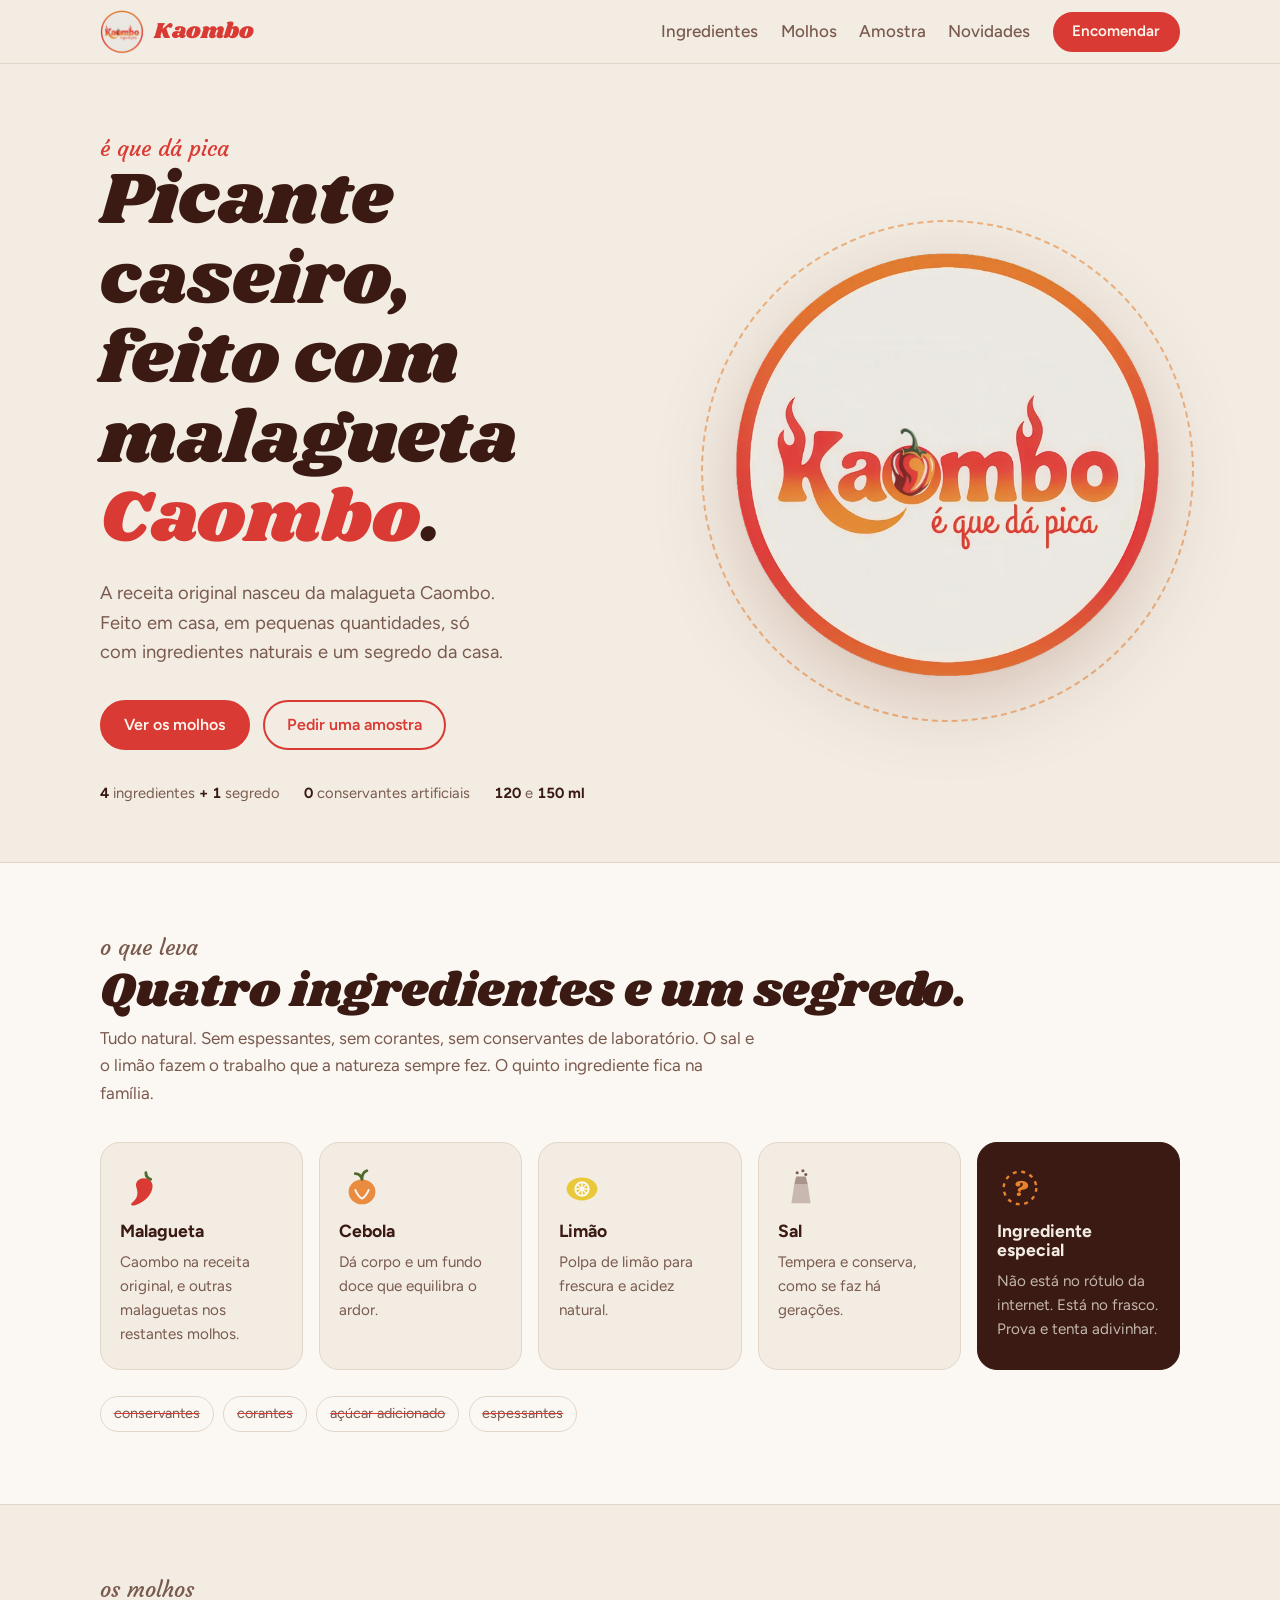
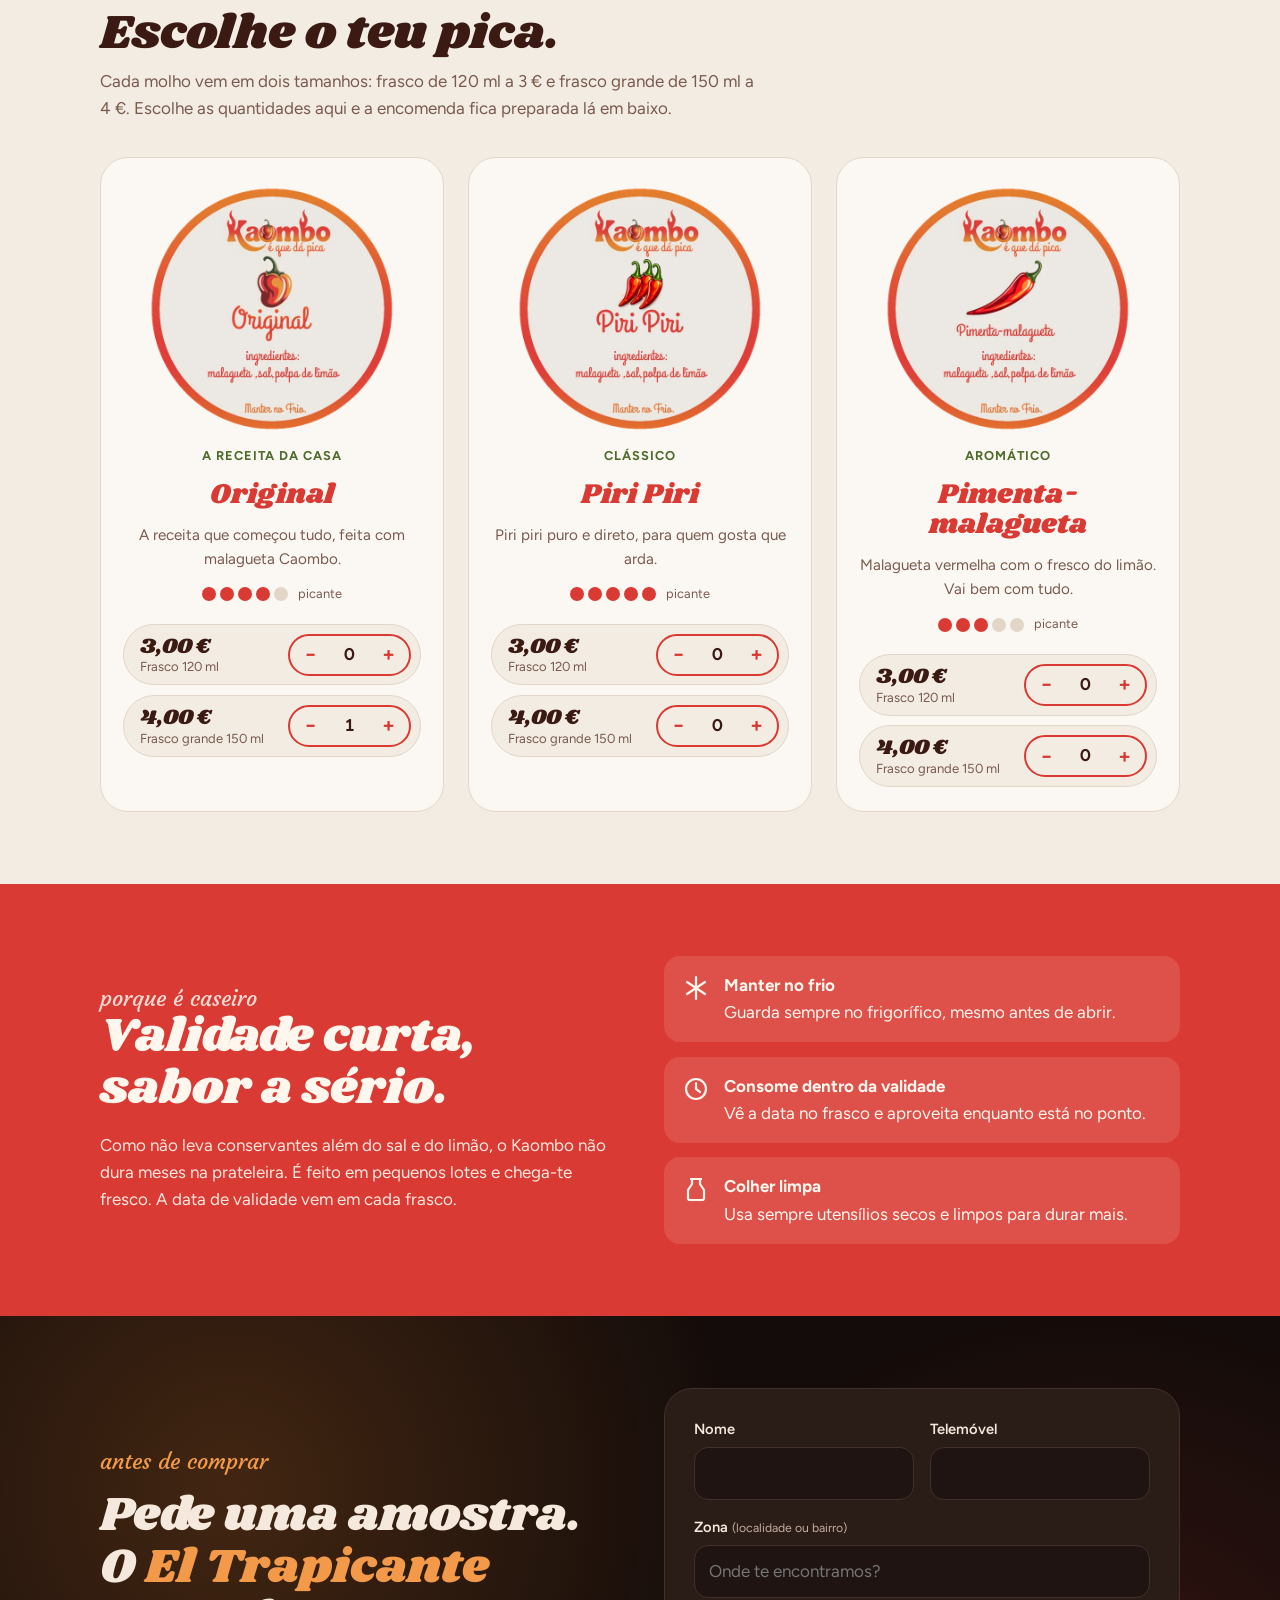
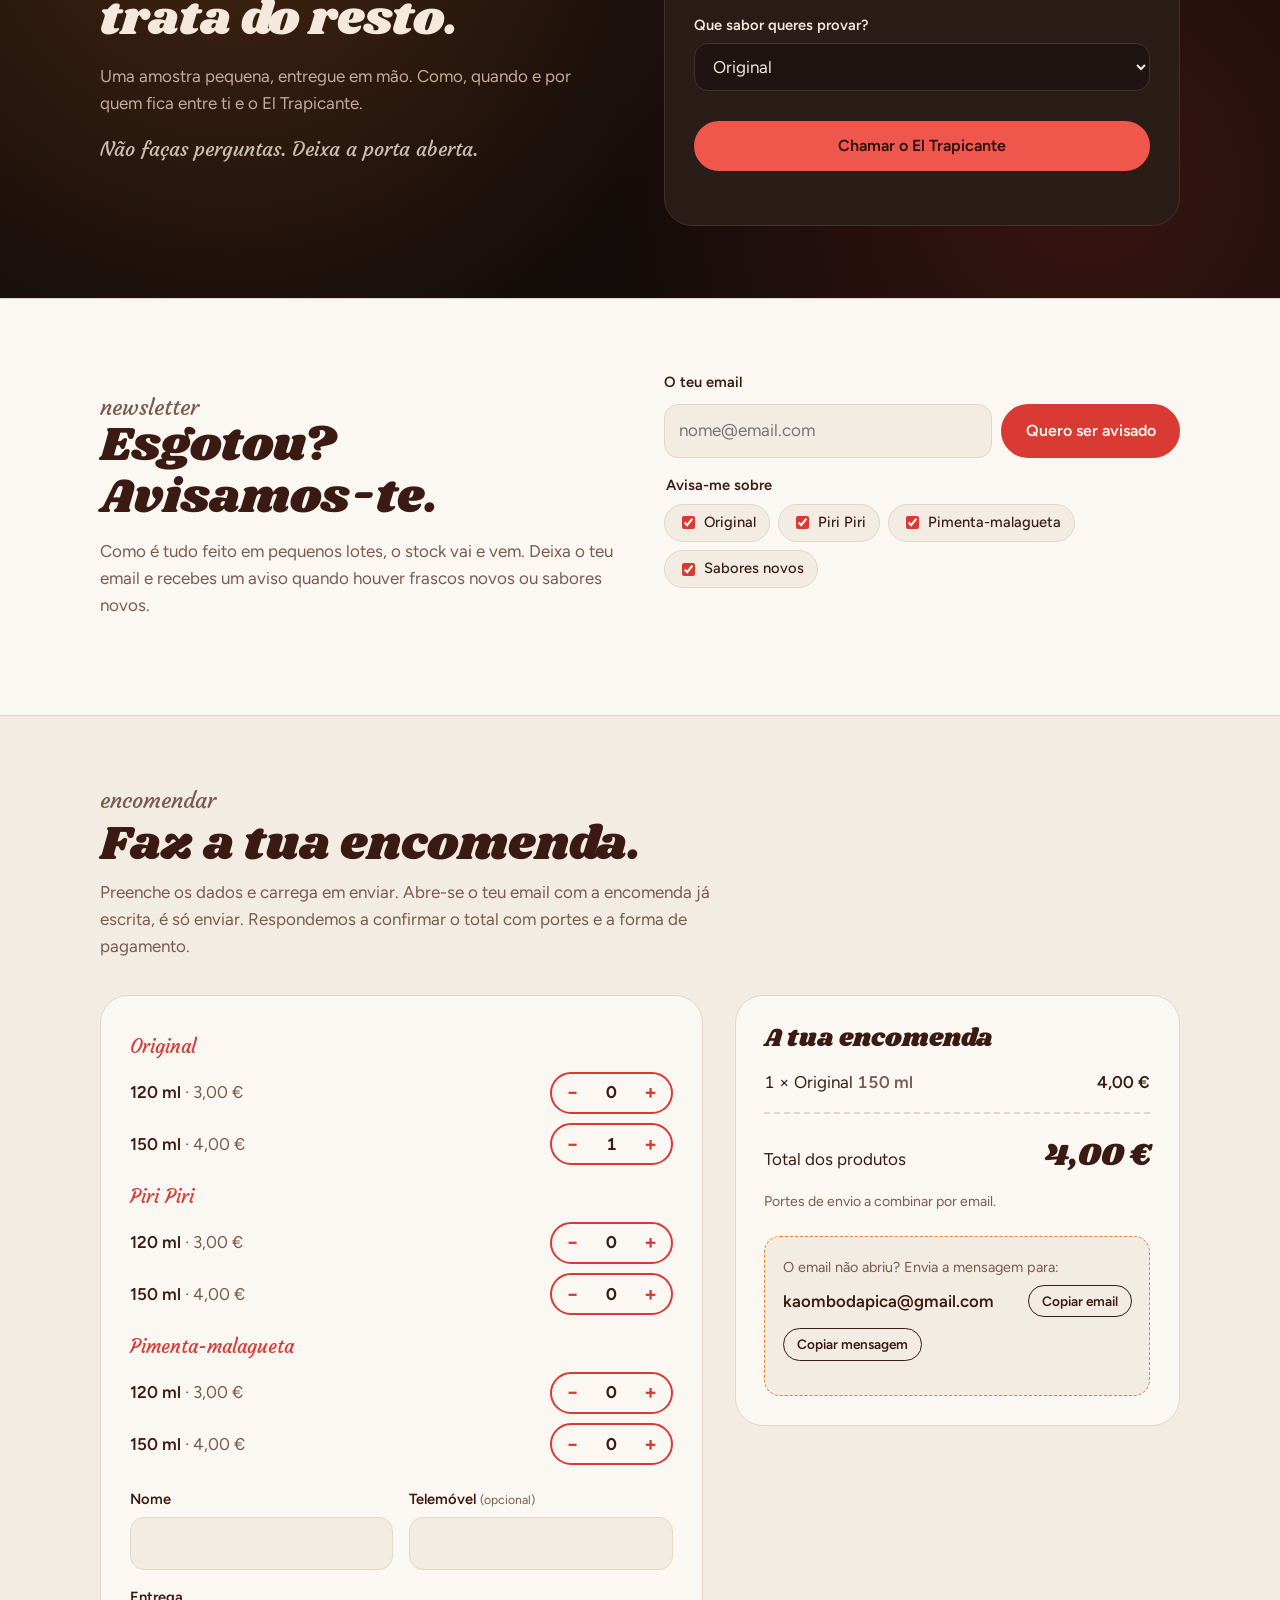
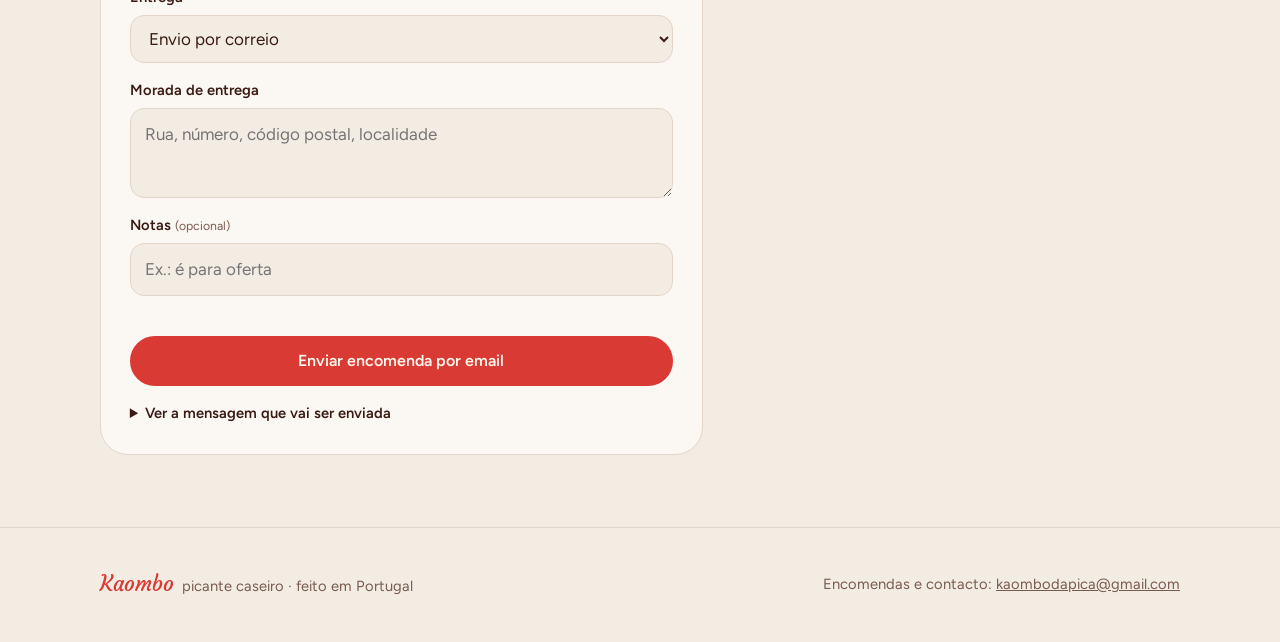
==== commit ca82dffb: "Add files via upload" ====
--- a/index.html
+++ b/index.html
@@ -1,216 +1,547 @@
-<!DOCTYPE html>
-<html  >
+<!doctype html>
+<html lang="pt-PT">
 <head>
-  <!-- Site made with Mobirise Website Builder v6.1.12, https://mobirise.com -->
-  <meta charset="UTF-8">
-  <meta http-equiv="X-UA-Compatible" content="IE=edge">
-  <meta name="generator" content="Mobirise v6.1.12, mobirise.com">
-  <meta name="viewport" content="width=device-width, initial-scale=1, minimum-scale=1">
-  <link rel="shortcut icon" href="assets/images/logo5.png" type="image/x-icon">
-  <meta name="description" content="">
-  
-  
-  <title>Home</title>
-  <link rel="stylesheet" href="assets/bootstrap/css/bootstrap.min.css">
-  <link rel="stylesheet" href="assets/parallax/jarallax.css">
-  <link rel="stylesheet" href="assets/theme/css/style.css">
-  <link rel="preload" href="https://fonts.googleapis.com/css2?family=Inter+Tight:wght@400;700&display=swap&display=swap" as="style" onload="this.onload=null;this.rel='stylesheet'">
-  <noscript><link rel="stylesheet" href="https://fonts.googleapis.com/css2?family=Inter+Tight:wght@400;700&display=swap&display=swap"></noscript>
-  <link rel="preload" as="style" href="assets/mobirise/css/mbr-additional.css?v=N99got"><link rel="stylesheet" href="assets/mobirise/css/mbr-additional.css?v=N99got" type="text/css">
-
-  
-  
-  
+<meta charset="utf-8">
+<meta name="viewport" content="width=device-width, initial-scale=1, viewport-fit=cover">
+<title>Kaombo</title>
+<meta name="claude:viewport-fit-sides" content="cover">
+<meta name="description" content="Kaombo, picante caseiro feito com malagueta Kaombo. Só malagueta, cebola, limão e sal. Sem conservantes. Encomendas por email.">
+<link rel="preconnect" href="https://fonts.googleapis.com">
+<link rel="preconnect" href="https://fonts.gstatic.com" crossorigin>
+<link rel="stylesheet" href="https://fonts.googleapis.com/css2?family=Shrikhand&family=Figtree:wght@400;500;600;700&family=Courgette&display=swap">
+<style>
+/* Layout: label-cream page like the jar sticker, one big rotating badge hero, product "labels" in a row, order sheet that turns into an email. */
+:root{
+  --bg:#F2ECE3;          /* cream of the label */
+  --paper:#FBF8F3;
+  --ink:#3A1A12;         /* roasted pepper */
+  --muted:#7A5A4E;
+  --line:#E2D6C8;
+  --red:#D93A33;         /* label red */
+  --orange:#E8822E;      /* label orange */
+  --leaf:#4F6B2C;        /* pepper stem */
+  --on-red:#FFF7EE;
+  --display:"Shrikhand", "Cooper Black", Georgia, serif;
+  --script:"Courgette", "Brush Script MT", cursive;
+  --body:"Figtree", system-ui, -apple-system, "Segoe UI", sans-serif;
+  color-scheme:light;
+}
+@media (prefers-color-scheme:dark){:root:not([data-theme="light"]){
+  --bg:#1F1411;--paper:#2A1C17;--ink:#F4E9DC;--muted:#C6AC9C;--line:#43302A;
+  --red:#F0574C;--orange:#F29A4A;--leaf:#9CBB6A;--on-red:#2A0E0A;color-scheme:dark}}
+:root[data-theme="dark"]{
+  --bg:#1F1411;--paper:#2A1C17;--ink:#F4E9DC;--muted:#C6AC9C;--line:#43302A;
+  --red:#F0574C;--orange:#F29A4A;--leaf:#9CBB6A;--on-red:#2A0E0A;color-scheme:dark}
+
+*{box-sizing:border-box}
+html{scroll-behavior:smooth}
+body{background:var(--bg);color:var(--ink);font-family:var(--body);font-size:17px;line-height:1.6;margin:0}
+.wrap{max-width:1120px;margin:0 auto;padding-left:max(20px,env(safe-area-inset-left,0px));padding-right:max(20px,env(safe-area-inset-right,0px))}
+h1,h2,h3{font-family:var(--display);font-weight:400;line-height:1.08;text-wrap:balance;margin:0}
+p{margin:0}
+a{color:inherit}
+:focus-visible{outline:3px solid var(--orange);outline-offset:3px;border-radius:6px}
+.eyebrow{font-family:var(--script);color:var(--red);font-size:1.35rem;line-height:1.2}
+.btn{display:inline-flex;align-items:center;justify-content:center;gap:.5rem;font:600 1rem/1 var(--body);
+  padding:.95rem 1.4rem;border-radius:999px;border:2px solid var(--red);background:var(--red);color:var(--on-red);
+  text-decoration:none;cursor:pointer;transition:transform .15s ease, background .15s ease}
+.btn:hover{transform:translateY(-2px)}
+.btn.ghost{background:transparent;color:var(--red)}
+.btn:disabled{opacity:.45;cursor:not-allowed;transform:none}
+
+/* header */
+body::before{content:"";position:fixed;inset:0 0 auto;height:env(safe-area-inset-top,0px);z-index:10;background:var(--bg)}
+header{position:sticky;top:env(safe-area-inset-top,0px);z-index:9;background:color-mix(in srgb,var(--bg) 88%,transparent);
+  backdrop-filter:blur(10px);-webkit-backdrop-filter:blur(10px);border-bottom:1px solid var(--line)}
+header .wrap{display:flex;align-items:center;justify-content:space-between;gap:1rem;padding-block:.6rem}
+.brand{display:flex;align-items:center;gap:.6rem;text-decoration:none}
+.brand img{width:44px;height:44px}
+.brand span{font-family:var(--display);font-size:1.4rem;color:var(--red)}
+nav{display:flex;align-items:center;gap:1.4rem;font-weight:500}
+nav a{text-decoration:none;color:var(--muted)}
+nav a:hover{color:var(--ink)}
+nav .btn{padding:.65rem 1.1rem;font-size:.95rem}
+@media (max-width:720px){nav a:not(.btn){display:none}}
+
+/* hero */
+.hero .wrap{display:grid;grid-template-columns:1.1fr .9fr;gap:3rem;align-items:center;padding-block:4.5rem 3.5rem}
+.hero h1{font-size:clamp(2.5rem,6vw,4.6rem);color:var(--ink)}
+.hero h1 em{font-style:normal;color:var(--red)}
+.hero .lede{margin-top:1.25rem;font-size:1.15rem;max-width:34ch;color:var(--muted)}
+.hero .ctas{display:flex;flex-wrap:wrap;gap:.8rem;margin-top:2rem}
+.facts{display:flex;flex-wrap:wrap;gap:.5rem 1.5rem;margin-top:2rem;font-size:.92rem;color:var(--muted)}
+.facts b{color:var(--ink);font-variant-numeric:tabular-nums}
+.badge{position:relative;justify-self:center;width:min(100%,440px);aspect-ratio:1;max-width:100%}
+.badge img{width:100%;height:100%;border-radius:50%;filter:drop-shadow(0 24px 40px rgba(120,40,20,.22));
+  animation:wobble 9s ease-in-out infinite}
+.badge .ring{position:absolute;inset:-6%;border-radius:50%;border:2px dashed color-mix(in srgb,var(--orange) 55%,transparent);animation:spin 40s linear infinite}
+@keyframes wobble{0%,100%{transform:rotate(-4deg)}50%{transform:rotate(4deg)}}
+@keyframes spin{to{transform:rotate(360deg)}}
+@media (max-width:820px){.hero .wrap{grid-template-columns:1fr;padding-block:2.5rem;gap:2rem}.badge{width:min(80%,340px);order:-1}}
+
+/* ingredients */
+section{padding-block:4.5rem}
+.sec-head{display:flex;flex-direction:column;gap:.4rem;margin-bottom:2.2rem}
+.sec-head h2{font-size:clamp(2rem,4.4vw,3rem)}
+.sec-head p{color:var(--muted);max-width:60ch}
+.ingr{background:var(--paper);border-block:1px solid var(--line)}
+.ingr-grid{display:grid;grid-template-columns:repeat(5,1fr);gap:1rem}
+.ing{display:flex;flex-direction:column;gap:.6rem;padding:1.4rem 1.2rem;border-radius:20px;border:1px solid var(--line);background:var(--bg)}
+.ing svg{width:46px;height:46px}
+.ing h3{font-family:var(--body);font-weight:700;font-size:1.1rem}
+.ing p{color:var(--muted);font-size:.95rem}
+.none{margin-top:1.6rem;display:flex;flex-wrap:wrap;gap:.6rem}
+.none span{font-size:.9rem;padding:.35rem .8rem;border-radius:999px;border:1px solid var(--line);color:var(--muted);text-decoration:line-through;text-decoration-color:var(--red)}
+.ing.secret{background:var(--ink);color:var(--bg);border-color:var(--ink)}
+.ing.secret p{color:color-mix(in srgb,var(--bg) 75%,transparent)}
+.ing.secret svg{color:var(--orange)}
+@media (max-width:1000px){.ingr-grid{grid-template-columns:repeat(2,1fr)}.ing.secret{grid-column:1/-1}}
+@media (max-width:420px){.ingr-grid{grid-template-columns:1fr}}
+
+/* products */
+.prods{display:grid;grid-template-columns:repeat(3,1fr);gap:1.5rem}
+.prod{display:flex;flex-direction:column;align-items:center;text-align:center;gap:.8rem;padding:1.6rem 1.4rem 1.5rem;border-radius:28px;background:var(--paper);border:1px solid var(--line)}
+.prod img{width:min(100%,250px);aspect-ratio:1;transition:transform .4s ease}
+.prod:hover img{transform:rotate(-6deg) scale(1.03)}
+.prod h3{font-size:1.75rem;color:var(--red)}
+.prod .tag{font-size:.8rem;font-weight:700;letter-spacing:.08em;text-transform:uppercase;color:var(--leaf)}
+.prod .desc{color:var(--muted);font-size:.95rem;max-width:30ch}
+.heat{display:flex;gap:4px;align-items:center;font-size:.8rem;color:var(--muted)}
+.heat i{width:14px;height:14px;border-radius:50%;background:var(--line)}
+.heat i.on{background:var(--red)}
+.sizes{display:grid;gap:.6rem;width:100%;margin-top:.4rem}
+.size{display:flex;align-items:center;justify-content:space-between;gap:.8rem;padding:.55rem .55rem .55rem 1rem;border-radius:999px;background:var(--bg);border:1px solid var(--line)}
+.size .lbl{display:flex;flex-direction:column;align-items:flex-start;line-height:1.15;text-align:left}
+.size .lbl b{font-family:var(--display);font-weight:400;font-size:1.35rem;font-variant-numeric:tabular-nums}
+.size .lbl span{font-size:.82rem;color:var(--muted)}
+.stepper{display:inline-flex;flex:none;align-items:center;border:2px solid var(--red);border-radius:999px;overflow:hidden}
+.stepper button{width:40px;height:38px;border:0;background:transparent;color:var(--red);font:700 1.3rem/1 var(--body);cursor:pointer}
+.stepper button:hover{background:color-mix(in srgb,var(--red) 12%,transparent)}
+.stepper output{min-width:2.4rem;text-align:center;font-weight:700;font-variant-numeric:tabular-nums}
+@media (max-width:900px){.prods{grid-template-columns:1fr 1fr}}
+@media (max-width:600px){.prods{grid-template-columns:1fr}}
+
+/* fresh */
+.fresh{background:var(--red);color:var(--on-red)}
+.fresh .wrap{display:grid;grid-template-columns:1fr 1fr;gap:3rem;align-items:center}
+.fresh h2{font-size:clamp(2rem,4.4vw,3rem)}
+.fresh .eyebrow{color:var(--on-red);opacity:.85}
+.fresh p{opacity:.92;max-width:52ch}
+.fresh ul{list-style:none;margin:0;padding:0;display:grid;gap:.9rem}
+.fresh li{display:flex;gap:.9rem;align-items:flex-start;padding:1rem 1.1rem;border-radius:16px;background:color-mix(in srgb,var(--on-red) 12%,transparent)}
+.fresh li b{display:block}
+.fresh li svg{flex:none;width:28px;height:28px;margin-top:2px}
+@media (max-width:820px){.fresh .wrap{grid-template-columns:1fr;gap:2rem}}
+
+/* order */
+.order-grid{display:grid;grid-template-columns:1.15fr .85fr;gap:2rem;align-items:start}
+.card{background:var(--paper);border:1px solid var(--line);border-radius:28px;padding:1.8rem}
+.field{display:flex;flex-direction:column;gap:.35rem}
+.fields{display:grid;grid-template-columns:1fr 1fr;gap:1rem}
+.fields .full{grid-column:1/-1}
+label{font-weight:600;font-size:.92rem}
+label small{font-weight:400;color:var(--muted)}
+input,textarea,select{font:inherit;color:var(--ink);background:var(--bg);border:1.5px solid var(--line);border-radius:14px;padding:.75rem .9rem;width:100%}
+input:focus,textarea:focus,select:focus{border-color:var(--orange);outline:none}
+textarea{min-height:90px;resize:vertical}
+.err{color:var(--red);font-size:.88rem;min-height:1.2em}
+.lines{display:grid;gap:.6rem;margin:0 0 1rem}
+.line{display:grid;grid-template-columns:1fr auto;gap:1rem;font-variant-numeric:tabular-nums}
+.line span:last-child{font-weight:600}
+.empty{color:var(--muted);font-size:.95rem}
+.total{display:flex;justify-content:space-between;align-items:baseline;border-top:2px dashed var(--line);padding-top:1rem;margin-top:.5rem}
+.total strong{font-family:var(--display);font-size:2rem;font-weight:400;font-variant-numeric:tabular-nums}
+.note{font-size:.88rem;color:var(--muted);margin-top:.6rem}
+.sum-qty{display:grid;gap:.6rem;margin-bottom:1.4rem}
+.sum-qty .row{display:flex;justify-content:space-between;align-items:center;gap:1rem}
+.sum-qty .row b{font-weight:600}
+.sum-qty h4{margin:.4rem 0 0;font-family:var(--script);font-weight:400;color:var(--red);font-size:1.2rem}
+.send{display:grid;gap:.7rem;margin-top:1.4rem}
+.mail-box{margin-top:1.4rem;padding:1rem 1.1rem;border-radius:16px;background:var(--bg);border:1px dashed var(--orange)}
+.mail-box .addr{display:flex;flex-wrap:wrap;align-items:center;justify-content:space-between;gap:.6rem;margin-top:.3rem}
+.mail-box code{font:600 1.05rem var(--body);word-break:break-all;user-select:all}
+.mini{font:600 .85rem var(--body);padding:.45rem .8rem;border-radius:999px;border:1.5px solid var(--ink);background:transparent;color:var(--ink);cursor:pointer}
+.status{font-size:.9rem;color:var(--leaf);min-height:1.3em}
+.preview{margin-top:1rem}
+.preview summary{cursor:pointer;font-weight:600;font-size:.92rem}
+.preview pre{white-space:pre-wrap;font:14px/1.5 ui-monospace,Menlo,monospace;background:var(--bg);border:1px solid var(--line);border-radius:12px;padding:1rem;margin:.6rem 0 0;max-height:280px;overflow:auto}
+@media (max-width:860px){.order-grid{grid-template-columns:1fr}}
+@media (max-width:520px){.fields{grid-template-columns:1fr}.card{padding:1.3rem}}
+
+.trap{background:#140C0A;color:#F4E9DC;position:relative;overflow:hidden}
+.trap::before{content:"";position:absolute;inset:0;background:radial-gradient(circle at 18% 30%,rgba(232,130,46,.22),transparent 45%),radial-gradient(circle at 85% 80%,rgba(217,58,51,.18),transparent 40%);pointer-events:none}
+.trap .wrap{position:relative;display:grid;grid-template-columns:1fr 1fr;gap:3rem;align-items:center}
+.trap h2{font-size:clamp(2rem,4.4vw,3rem)}
+.trap h2 span{color:#F29A4A}
+.trap .eyebrow{color:#F29A4A}
+.trap-copy{display:grid;gap:1rem}
+.trap-copy p{color:#C6AC9C;max-width:44ch}
+.trap .whisper{font-family:var(--script);font-size:1.25rem;color:#F4E9DC;opacity:.8}
+.trap-card{--bg:#1F1411;--paper:#2A1C17;--ink:#F4E9DC;--muted:#C6AC9C;--line:#43302A;--red:#F0574C;--on-red:#2A0E0A;--leaf:#9CBB6A;color:var(--ink);color-scheme:dark;display:grid;gap:.4rem}
+@media (max-width:820px){.trap .wrap{grid-template-columns:1fr;gap:2rem}}
+.news{background:var(--paper);border-block:1px solid var(--line)}
+.news .wrap{display:grid;grid-template-columns:1fr 1fr;gap:3rem;align-items:center}
+.news h2{font-size:clamp(2rem,4.4vw,3rem);margin-bottom:.8rem}
+.news p{color:var(--muted);max-width:50ch}
+.news-form{display:grid;gap:.6rem}
+.news-row{display:flex;gap:.6rem;flex-wrap:wrap}
+.news-row input{flex:1 1 220px;min-width:0}
+.chips{border:0;padding:0;margin:.4rem 0 0;display:flex;flex-wrap:wrap;gap:.5rem}
+.chips legend{font-weight:600;font-size:.92rem;margin-bottom:.4rem}
+.chips label{display:inline-flex;align-items:center;gap:.4rem;font-weight:500;padding:.4rem .8rem;border:1px solid var(--line);border-radius:999px;background:var(--bg);cursor:pointer}
+.chips input{width:auto;accent-color:var(--red)}
+@media (max-width:820px){.news .wrap{grid-template-columns:1fr;gap:1.5rem}}
+footer{border-top:1px solid var(--line);padding-block:2.5rem;color:var(--muted);font-size:.92rem}
+footer .wrap{display:flex;flex-wrap:wrap;justify-content:space-between;gap:1rem;align-items:center}
+footer .script{font-family:var(--script);color:var(--red);font-size:1.3rem}
+
+@media (prefers-reduced-motion:reduce){*{animation:none!important;transition:none!important}html{scroll-behavior:auto}}
+</style>
 </head>
 <body>
-  
-  <section data-bs-version="5.1" class="header09 startm5 cid-v8IDX3RyML mbr-fullscreen mbr-parallax-background" id="header09-2">	
-    
-	
-	
-	<div class="container-fluid">
-		<div class="row">
-			<div class="content-wrap col-12 col-md-9">
-				<h1 class="mbr-section-title mbr-fonts-style mbr-white mb-4 display-1">
-					<strong>.</strong>
-				</h1>
-				
-				<p class="mbr-fonts-style mbr-text mbr-white mb-4 display-7">
-					.
-				</p>
-				
-			</div>
-		</div>
-	</div>
-</section>
-
-<section data-bs-version="5.1" class="pricing02 cid-v8ICS7gTAE" id="pricing02-1">
-  
-  
-  <div class="container">
-    <div class="row justify-content-center">
-      <div class="col-12 content-head">
-        <div class="mbr-section-head mb-5">
-          <h4 class="mbr-section-title mbr-fonts-style align-center mb-0 display-2">
-            <strong>.</strong>
-          </h4>
-          
-          
-        </div>
-      </div>
-    </div>
-    <div class="row">
-      <div class="item features-image col-12 col-md-6 col-lg-4">
-        <div class="item-wrapper">
-          <div class="item-img">
-            <img src="assets/images/kaombopsd-tras-original.png" alt="Mobirise Website Builder">
+
+<header>
+  <div class="wrap">
+    <a class="brand" href="#topo"><img src="[data-uri]" alt="" width="44" height="44"><span>Kaombo</span></a>
+    <nav>
+      <a href="#ingredientes">Ingredientes</a>
+      <a href="#molhos">Molhos</a>
+      <a href="#amostra">Amostra</a>
+      <a href="#novidades">Novidades</a>
+      <a class="btn" href="#encomendar">Encomendar</a>
+    </nav>
+  </div>
+</header>
+
+<main id="topo">
+  <section class="hero" style="padding-block:0">
+    <div class="wrap">
+      <div>
+        <p class="eyebrow">é que dá pica</p>
+        <h1>Picante caseiro, feito com malagueta <em>Caombo</em>.</h1>
+        <p class="lede">A receita original nasceu da malagueta Caombo. Feito em casa, em pequenas quantidades, só com ingredientes naturais e um segredo da casa.</p>
+        <div class="ctas">
+          <a class="btn" href="#molhos">Ver os molhos</a>
+          <a class="btn ghost" href="#amostra">Pedir uma amostra</a>
+        </div>
+        <div class="facts">
+          <span><b>4</b> ingredientes <b>+ 1</b> segredo</span>
+          <span><b>0</b> conservantes artificiais</span>
+          <span><b>120</b> e <b>150 ml</b></span>
+        </div>
+      </div>
+      <div class="badge"><div class="ring" aria-hidden="true"></div><img src="[data-uri]" alt="Logótipo Kaombo, é que dá pica"></div>
+    </div>
+  </section>
+
+  <section class="ingr" id="ingredientes">
+    <div class="wrap">
+      <div class="sec-head">
+        <p class="eyebrow">o que leva</p>
+        <h2>Quatro ingredientes e um segredo.</h2>
+        <p>Tudo natural. Sem espessantes, sem corantes, sem conservantes de laboratório. O sal e o limão fazem o trabalho que a natureza sempre fez. O quinto ingrediente fica na família.</p>
+      </div>
+      <div class="ingr-grid">
+        <div class="ing">
+          <svg viewBox="0 0 48 48" aria-hidden="true"><path d="M27 8c0 4 2 6 5 7" fill="none" stroke="var(--leaf)" stroke-width="3" stroke-linecap="round"/><path d="M20 15c6-3 14 0 14 7s-6 16-18 20c-4 1-6-1-3-3 6-5 6-10 4-16-1-3 0-6 3-8z" fill="var(--red)"/></svg>
+          <h3>Malagueta</h3><p>Caombo na receita original, e outras malaguetas nos restantes molhos.</p>
+        </div>
+        <div class="ing">
+          <svg viewBox="0 0 48 48" aria-hidden="true"><ellipse cx="24" cy="28" rx="14" ry="13" fill="var(--orange)" opacity=".9"/><path d="M24 15c0-5 2-8 5-9M24 15c-1-4-4-6-7-6" fill="none" stroke="var(--leaf)" stroke-width="3" stroke-linecap="round"/><path d="M17 26c2 5 5 8 7 9M31 26c-2 5-5 8-7 9" stroke="var(--paper)" stroke-width="2" fill="none" stroke-linecap="round"/></svg>
+          <h3>Cebola</h3><p>Dá corpo e um fundo doce que equilibra o ardor.</p>
+        </div>
+        <div class="ing">
+          <svg viewBox="0 0 48 48" aria-hidden="true"><ellipse cx="24" cy="25" rx="16" ry="12" fill="#E9C93A"/><circle cx="24" cy="25" r="7" fill="none" stroke="var(--paper)" stroke-width="2"/><path d="M24 18v14M17 25h14M19 20l10 10M29 20 19 30" stroke="var(--paper)" stroke-width="1.5"/></svg>
+          <h3>Limão</h3><p>Polpa de limão para frescura e acidez natural.</p>
+        </div>
+        <div class="ing">
+          <svg viewBox="0 0 48 48" aria-hidden="true"><path d="M14 40h20l-3-20H17z" fill="var(--muted)" opacity=".35"/><path d="M17 20h14l-2-8H19z" fill="var(--muted)" opacity=".6"/><circle cx="20" cy="8" r="1.6" fill="var(--muted)"/><circle cx="26" cy="6" r="1.6" fill="var(--muted)"/><circle cx="29" cy="10" r="1.6" fill="var(--muted)"/></svg>
+          <h3>Sal</h3><p>Tempera e conserva, como se faz há gerações.</p>
+        </div>
+        <div class="ing secret">
+          <svg viewBox="0 0 48 48" aria-hidden="true"><circle cx="24" cy="24" r="17" fill="none" stroke="currentColor" stroke-width="2.5" stroke-dasharray="4 5"/><text x="24" y="32" text-anchor="middle" font-family="Shrikhand, Georgia, serif" font-size="22" fill="currentColor">?</text></svg>
+          <h3>Ingrediente especial</h3><p>Não está no rótulo da internet. Está no frasco. Prova e tenta adivinhar.</p>
+        </div>
+      </div>
+      <div class="none" aria-label="O que não leva">
+        <span>conservantes</span><span>corantes</span><span>açúcar adicionado</span><span>espessantes</span>
+      </div>
+    </div>
+  </section>
+
+  <section id="molhos">
+    <div class="wrap">
+      <div class="sec-head">
+        <p class="eyebrow">os molhos</p>
+        <h2>Escolhe o teu pica.</h2>
+        <p>Cada molho vem em dois tamanhos: frasco de 120 ml a 3 € e frasco grande de 150 ml a 4 €. Escolhe as quantidades aqui e a encomenda fica preparada lá em baixo.</p>
+      </div>
+      <div class="prods" id="prods"></div>
+    </div>
+  </section>
+
+  <section class="fresh" id="frescura">
+    <div class="wrap">
+      <div>
+        <p class="eyebrow">porque é caseiro</p>
+        <h2>Validade curta, sabor a sério.</h2>
+        <p style="margin-top:1rem">Como não leva conservantes além do sal e do limão, o Kaombo não dura meses na prateleira. É feito em pequenos lotes e chega-te fresco. A data de validade vem em cada frasco.</p>
+      </div>
+      <ul>
+        <li><svg viewBox="0 0 28 28" aria-hidden="true"><path d="M14 3v22M5 8l18 12M23 8 5 20" stroke="currentColor" stroke-width="2.2" stroke-linecap="round"/></svg><div><b>Manter no frio</b>Guarda sempre no frigorífico, mesmo antes de abrir.</div></li>
+        <li><svg viewBox="0 0 28 28" aria-hidden="true"><circle cx="14" cy="14" r="10" fill="none" stroke="currentColor" stroke-width="2.2"/><path d="M14 8v6l4 3" stroke="currentColor" stroke-width="2.2" fill="none" stroke-linecap="round"/></svg><div><b>Consome dentro da validade</b>Vê a data no frasco e aproveita enquanto está no ponto.</div></li>
+        <li><svg viewBox="0 0 28 28" aria-hidden="true"><path d="M8 4h12M10 4v5l-4 6v8a2 2 0 0 0 2 2h12a2 2 0 0 0 2-2v-8l-4-6V4" fill="none" stroke="currentColor" stroke-width="2.2" stroke-linejoin="round"/></svg><div><b>Colher limpa</b>Usa sempre utensílios secos e limpos para durar mais.</div></li>
+      </ul>
+    </div>
+  </section>
+
+  <section class="trap" id="amostra">
+    <div class="wrap">
+      <div class="trap-copy">
+        <p class="eyebrow">antes de comprar</p>
+        <h2>Pede uma amostra.<br>O <span>El Trapicante</span> trata do resto.</h2>
+        <p>Uma amostra pequena, entregue em mão. Como, quando e por quem fica entre ti e o El Trapicante.</p>
+        <p class="whisper">Não faças perguntas. Deixa a porta aberta.</p>
+      </div>
+      <form class="card trap-card" id="sample-form" novalidate>
+        <div class="fields">
+          <div class="field"><label for="s-nome">Nome</label><input id="s-nome" autocomplete="name"></div>
+          <div class="field"><label for="s-tel">Telemóvel</label><input id="s-tel" type="tel" autocomplete="tel"></div>
+          <div class="field full"><label for="s-zona">Zona <small>(localidade ou bairro)</small></label><input id="s-zona" placeholder="Onde te encontramos?"></div>
+          <div class="field full"><label for="s-sabor">Que sabor queres provar?</label>
+            <select id="s-sabor"><option>Original</option><option>Piri Piri</option><option>Pimenta-malagueta</option><option>Surpreende-me</option></select></div>
+        </div>
+        <p class="err" id="s-err" role="alert"></p>
+        <button class="btn" type="submit">Chamar o El Trapicante</button>
+        <p class="status" id="s-status" aria-live="polite"></p>
+      </form>
+    </div>
+  </section>
+
+  <section class="news" id="novidades">
+    <div class="wrap">
+      <div>
+        <p class="eyebrow">newsletter</p>
+        <h2>Esgotou? Avisamos-te.</h2>
+        <p>Como é tudo feito em pequenos lotes, o stock vai e vem. Deixa o teu email e recebes um aviso quando houver frascos novos ou sabores novos.</p>
+      </div>
+      <form class="news-form" id="news-form" novalidate>
+        <label for="n-email">O teu email</label>
+        <div class="news-row">
+          <input id="n-email" type="email" autocomplete="email" placeholder="nome@email.com">
+          <button class="btn" type="submit">Quero ser avisado</button>
+        </div>
+        <fieldset class="chips"><legend>Avisa-me sobre</legend>
+          <label><input type="checkbox" name="n-int" value="Original" checked> Original</label>
+          <label><input type="checkbox" name="n-int" value="Piri Piri" checked> Piri Piri</label>
+          <label><input type="checkbox" name="n-int" value="Pimenta-malagueta" checked> Pimenta-malagueta</label>
+          <label><input type="checkbox" name="n-int" value="Sabores novos" checked> Sabores novos</label>
+        </fieldset>
+        <p class="err" id="n-err" role="alert"></p>
+        <p class="status" id="n-status" aria-live="polite"></p>
+      </form>
+    </div>
+  </section>
+
+  <section id="encomendar">
+    <div class="wrap">
+      <div class="sec-head">
+        <p class="eyebrow">encomendar</p>
+        <h2>Faz a tua encomenda.</h2>
+        <p>Preenche os dados e carrega em enviar. Abre-se o teu email com a encomenda já escrita, é só enviar. Respondemos a confirmar o total com portes e a forma de pagamento.</p>
+      </div>
+      <div class="order-grid">
+        <form class="card" id="form" novalidate>
+          <div class="sum-qty" id="qtys"></div>
+          <div class="fields">
+            <div class="field"><label for="nome">Nome</label><input id="nome" name="nome" autocomplete="name" required></div>
+            <div class="field"><label for="tel">Telemóvel <small>(opcional)</small></label><input id="tel" name="tel" type="tel" autocomplete="tel"></div>
+            <div class="field full"><label for="entrega">Entrega</label>
+              <select id="entrega" name="entrega"><option>Envio por correio</option><option>Levantamento em mão</option></select></div>
+            <div class="field full" id="morada-wrap"><label for="morada">Morada de entrega</label><textarea id="morada" name="morada" autocomplete="street-address" placeholder="Rua, número, código postal, localidade"></textarea></div>
+            <div class="field full"><label for="notas">Notas <small>(opcional)</small></label><input id="notas" name="notas" placeholder="Ex.: é para oferta"></div>
           </div>
-          <div class="item-content">
-            <h5 class="item-title mbr-fonts-style display-5"><strong>Original</strong></h5>
-            <h6 class="item-subtitle mbr-fonts-style display-5">
-              €5.50</h6>
-            <p class="mbr-text mbr-fonts-style display-7">
-              150ml</p>
-            <div class="mbr-section-btn item-footer"><a href="index.html#form02-4" class="btn item-btn btn-info display-7">encomendar</a></div>
+          <p class="err" id="err" role="alert"></p>
+          <div class="send">
+            <button class="btn" type="submit" id="send">Enviar encomenda por email</button>
           </div>
-
-        </div>
-      </div>
-      <div class="item features-image col-12 col-md-6 col-lg-4">
-        <div class="item-wrapper">
-          <div class="item-img">
-            <img src="assets/images/kaombopsd-piriripiri.png" alt="Mobirise Website Builder">
+          <details class="preview"><summary>Ver a mensagem que vai ser enviada</summary><pre id="msg"></pre></details>
+        </form>
+
+        <aside class="card">
+          <h3 style="font-size:1.6rem;margin-bottom:1rem">A tua encomenda</h3>
+          <div class="lines" id="lines"></div>
+          <div class="total"><span>Total dos produtos</span><strong id="total">0,00 €</strong></div>
+          <p class="note">Portes de envio a combinar por email.</p>
+          <div class="mail-box">
+            <span style="font-size:.9rem;color:var(--muted)">O email não abriu? Envia a mensagem para:</span>
+            <div class="addr"><code id="mail-addr"></code><button class="mini" type="button" id="copy-addr">Copiar email</button></div>
+            <div style="margin-top:.7rem"><button class="mini" type="button" id="copy-msg">Copiar mensagem</button></div>
+            <p class="status" id="status" aria-live="polite"></p>
           </div>
-          <div class="item-content">
-            <h5 class="item-title mbr-fonts-style display-5"><strong>Piri Piri</strong></h5>
-            <h6 class="item-subtitle mbr-fonts-style display-7">
-              €4.40</h6>
-            <p class="mbr-text mbr-fonts-style display-7">
-              150ml
-            </p>
-            <div class="mbr-section-btn item-footer"><a href="index.html#form02-4" class="btn item-btn btn-info display-7">encomendar</a></div>
-          </div>
-        </div>
-      </div>
-      <div class="item features-image col-12 col-md-6 col-lg-4">
-        <div class="item-wrapper">
-          <div class="item-img">
-            <img src="assets/images/kaombopsd-tras-pimentamalagueta.png" alt="Mobirise Website Builder">
-          </div>
-          <div class="item-content">
-            <h5 class="item-title mbr-fonts-style display-5">
-              <strong>Pimenta-malagueta</strong></h5>
-            <h6 class="item-subtitle mbr-fonts-style display-7">
-              €4.40</h6>
-            <p class="mbr-text mbr-fonts-style display-7">
-              150ml<br>
-            </p>
-            <div class="mbr-section-btn item-footer"><a href="index.html#form02-4" class="btn item-btn btn-info display-7">encomendar</a></div>
-          </div>
-        </div>
-      </div>
-    </div>
+        </aside>
+      </div>
+    </div>
+  </section>
+</main>
+
+<footer>
+  <div class="wrap">
+    <span><span class="script">Kaombo</span> &nbsp;picante caseiro · feito em Portugal</span>
+    <span>Encomendas e contacto: <a id="foot-mail" href="mailto:kaombodapica@gmail.com">kaombodapica@gmail.com</a></span>
   </div>
-</section>
-
-<section data-bs-version="5.1" class="header09 startm5 cid-v8IFYuzHvd mbr-parallax-background" id="header09-5">	
-    
-	
-	
-	<div class="container-fluid">
-		<div class="row">
-			<div class="content-wrap col-12 col-md-9">
-				<h1 class="mbr-section-title mbr-fonts-style mbr-white mb-4 display-1">
-					<strong>.</strong>
-				</h1>
-				
-				<p class="mbr-fonts-style mbr-text mbr-white mb-4 display-7">
-					.
-				</p>
-				
-			</div>
-		</div>
-	</div>
-</section>
-
-<section data-bs-version="5.1" class="form5 cid-v8IEyd8B73" id="form02-4">
-    
-    
-    <div class="container">
-        <div class="row justify-content-center">
-            <div class="col-12 content-head">
-                <div class="mbr-section-head mb-5">
-                    <h3 class="mbr-section-title mbr-fonts-style align-center mb-0 display-2">
-                        <strong>..</strong></h3>
-                    <h4 class="mbr-section-subtitle mbr-fonts-style align-center mb-0 mt-4 display-7">
-                        Faça a sua encomenda..&nbsp;<br>Messagem exemplo: quantidade 3 kaombo</h4>
-                </div>
-            </div>
-        </div>
-        <div class="row justify-content-center">
-            <div class="col-lg-8 mx-auto mbr-form" data-form-type="formoid">
-                <form action="https://mobirise.eu/" method="POST" class="mbr-form form-with-styler" data-form-title="Form Name"><input type="hidden" name="email" data-form-email="true" value="S/x2Y4bwkRBvhyxwrmj4clyWLB6Qb9oOFZ6I7JY7jq/S5ltpdSUPVNNh7F3JZoX6bwMHF/E8c1QMc/iLehChnypgbPjaKT/K6AK8Mz2ICZnC28aU9lVduH3gVBiNDW+h">
-                    <div class="row">
-                        <div hidden="hidden" data-form-alert="" class="alert alert-success col-12">Thanks for filling out the form!</div>
-                        <div hidden="hidden" data-form-alert-danger="" class="alert alert-danger col-12">
-                            Oops...! some problem!
-                        </div>
-                    </div>
-                    <div class="dragArea row">
-                        <div class="col-md col-sm-12 form-group mb-3" data-for="name">
-                            <input type="text" name="name" placeholder="Name" data-form-field="name" class="form-control" value="" id="name-form02-4">
-                        </div>
-                        <div class="col-md col-sm-12 form-group mb-3" data-for="email">
-                            <input type="email" name="email" placeholder="E-mail" data-form-field="email" class="form-control" value="" id="email-form02-4">
-                        </div>
-                        <div class="col-12 form-group mb-3" data-for="phone">
-                            <input type="tel" name="phone" placeholder="Phone" data-form-field="phone" class="form-control" value="" id="phone-form02-4">
-                        </div>
-                        <div class="col-12 form-group mb-3" data-for="textarea">
-                            <textarea name="textarea" placeholder="Message" data-form-field="textarea" class="form-control" id="textarea-form02-4"></textarea>
-                        </div>
-                        <div class="col-lg-12 col-md-12 col-sm-12 align-center mbr-section-btn"><button type="submit" class="btn btn-info display-7">Send message</button></div>
-                    </div>
-                </form>
-            </div>
-        </div>
-    </div>
-</section>
-
-<section data-bs-version="5.1" class="header2 cid-v8IGnnD4Bq" id="header02-7">
-  
-
-  
-
-  <div class="container">
-    <div class="row content-wrapper justify-content-center">
-      <div class="col-lg-8 mbr-form">
-        <div class="">
-          <h2 class="mbr-section-title mbr-fonts-style mb-5 display-5">
-            <strong>Newsletter</strong></h2>
-        </div>
-
-        <div class="text-wrapper align-left" data-form-type="formoid">
-          <form action="https://mobirise.eu/" method="POST" class="mbr-form form-with-styler" data-form-title="Form Name"><input type="hidden" name="email" data-form-email="true" value="55mMMh7euXzpmoF2dvn4HUt2pKKlN8530E9aVHuJfj3ahHlArYqwY7qAsBKSvMYpWR71tbltdE72QSe91H9Psj0nnCF4N534daRoqPOD6sqNXIV/y2kzyCjQMptYjJ0c">
-            <div class="row">
-              <div hidden="hidden" data-form-alert="" class="alert alert-success col-12">Thanks for filling out the form!</div>
-              <div hidden="hidden" data-form-alert-danger="" class="alert alert-danger col-12">
-                Oops...! some problem!
-              </div>
-            </div>
-            <div class="dragArea row">
-              <div data-for="email" class="col-lg-6 col-md-6 col-sm-12 form-group">
-                <input type="email" name="email" placeholder="test@email.com" data-form-field="email" class="form-control display-7" value="" id="email-header02-7">
-              </div>
-              <div class="col-auto mbr-section-btn"><button type="submit" class="w-100 w-100 w-100 w-100 w-100 w-100 btn btn-info display-7">Submit</button></div>
-            </div>
-          </form>
-        </div>
-      </div>
-    </div>
-  </div>
-</section><section class="display-7" style="padding: 0;align-items: center;justify-content: center;flex-wrap: wrap;    align-content: center;display: flex;position: relative;height: 4rem;"><a href="https://mobiri.se/" style="flex: 1 1;height: 4rem;position: absolute;width: 100%;z-index: 1;"><img alt="" style="height: 4rem;" src="[data-uri]"></a><p style="margin: 0;text-align: center;" class="display-7">&#8204;</p><a style="z-index:1" href="https://mobirise.com/offline-website-builder.html">Offline Website Maker</a></section><script src="assets/bootstrap/js/bootstrap.bundle.min.js"></script>  <script src="assets/parallax/jarallax.js"></script>  <script src="assets/smoothscroll/smooth-scroll.js"></script>  <script src="assets/ytplayer/index.js"></script>  <script src="assets/theme/js/script.js"></script>  <script src="assets/formoid/formoid.min.js"></script>  
-  
-  
+</footer>
+
+<script>
+/* ===== ALTERA AQUI O EMAIL DAS ENCOMENDAS ===== */
+const EMAIL = "kaombodapica@gmail.com";
+/* ============================================== */
+
+const SIZES = [{ml:120, price:3.00, label:"Frasco"}, {ml:150, price:4.00, label:"Frasco grande"}];
+const PRODUCTS = [
+  {id:"original", name:"Original", tag:"a receita da casa", heat:4,
+   desc:"A receita que começou tudo, feita com malagueta Caombo.", img:"[data-uri]"},
+  {id:"piripiri", name:"Piri Piri", tag:"clássico", heat:5,
+   desc:"Piri piri puro e direto, para quem gosta que arda.", img:"[data-uri]"},
+  {id:"malagueta", name:"Pimenta-malagueta", tag:"aromático", heat:3,
+   desc:"Malagueta vermelha com o fresco do limão. Vai bem com tudo.", img:"[data-uri]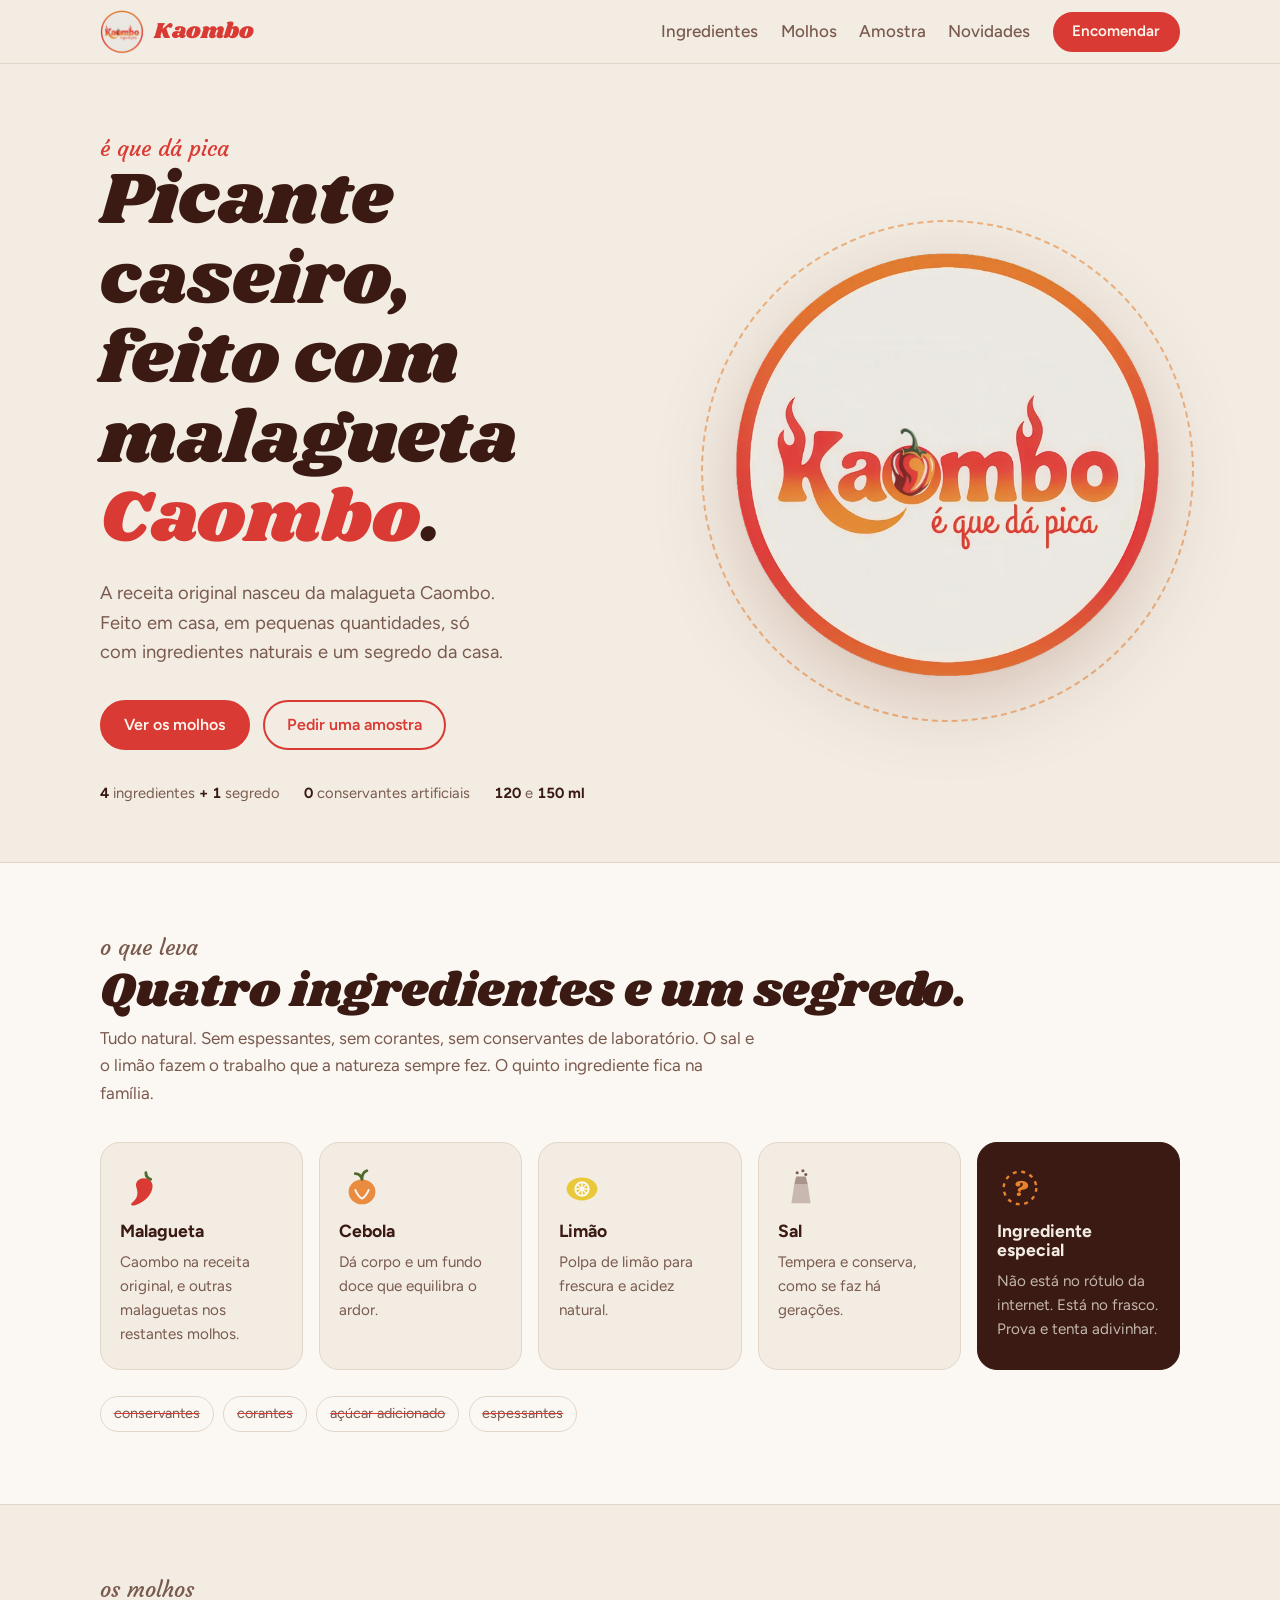
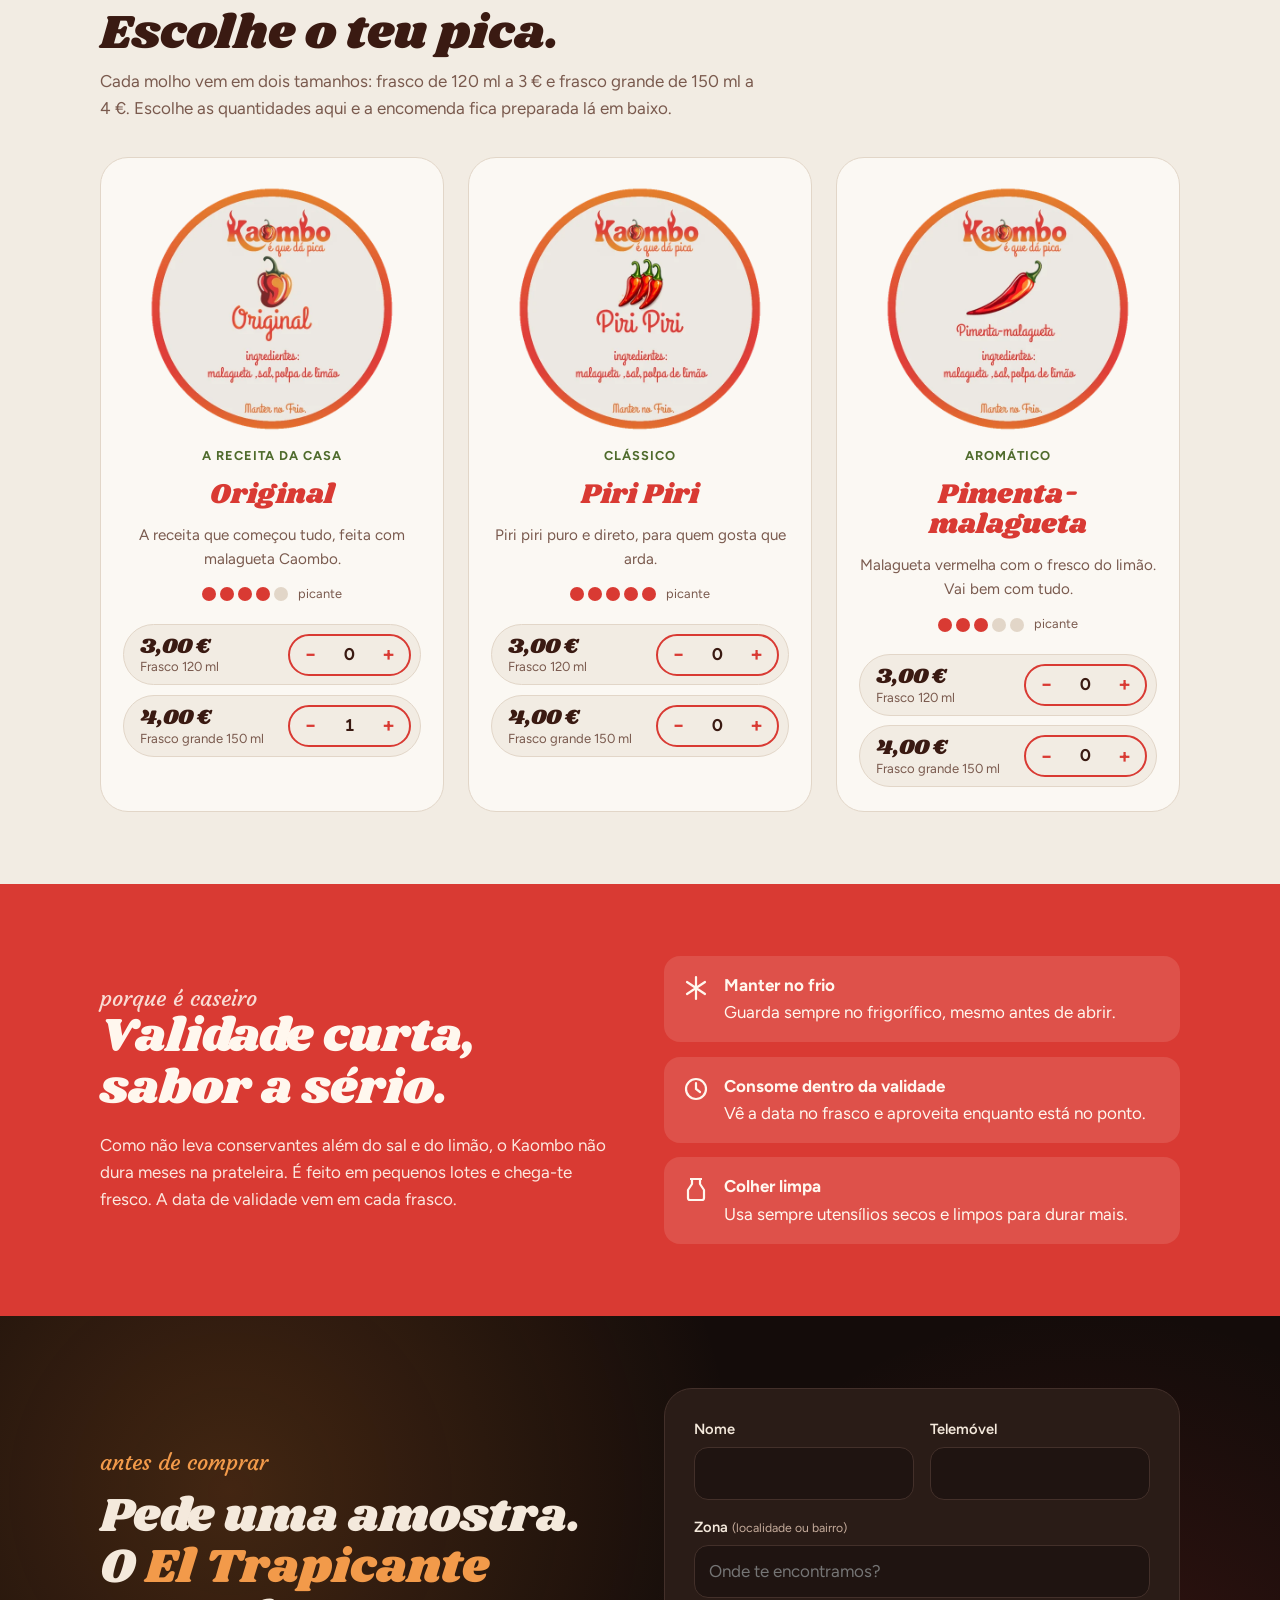
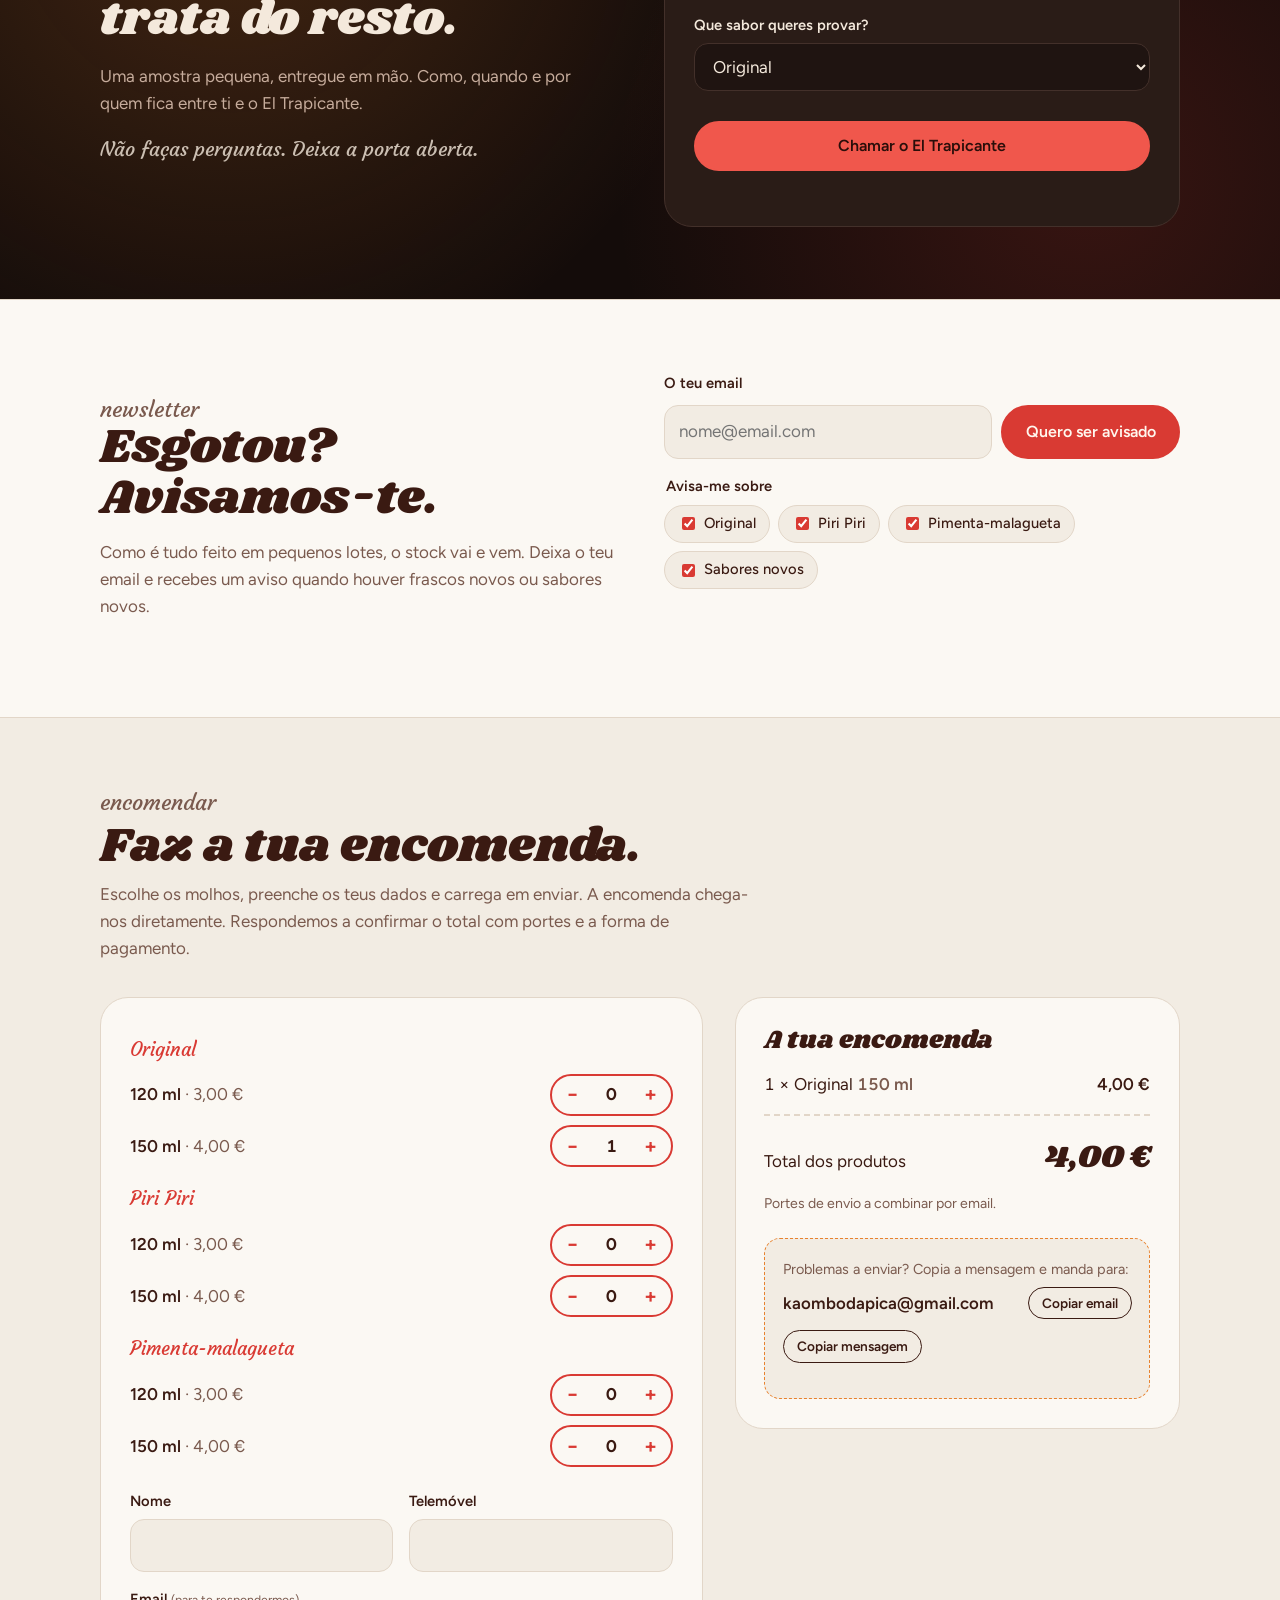
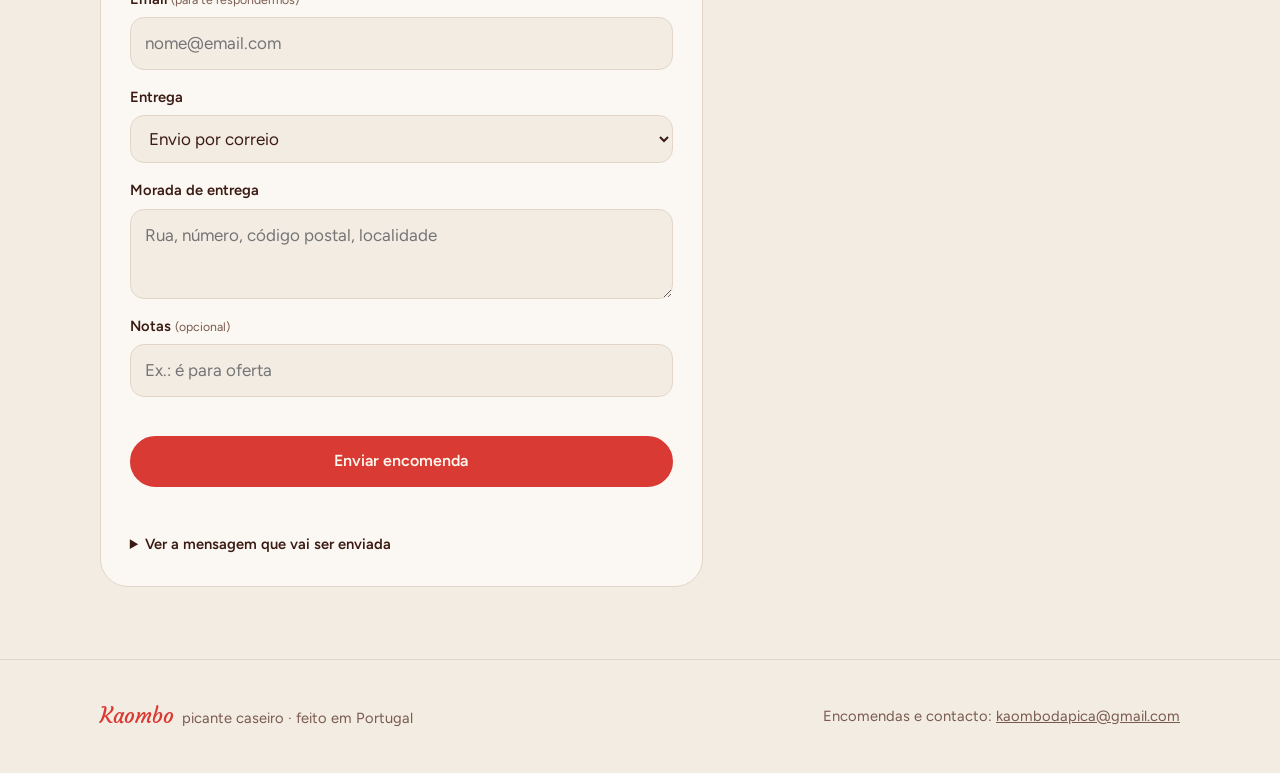
==== commit 977a3c44: "Add files via upload" ====
--- a/index.html
+++ b/index.html
@@ -161,7 +161,8 @@
 .mail-box .addr{display:flex;flex-wrap:wrap;align-items:center;justify-content:space-between;gap:.6rem;margin-top:.3rem}
 .mail-box code{font:600 1.05rem var(--body);word-break:break-all;user-select:all}
 .mini{font:600 .85rem var(--body);padding:.45rem .8rem;border-radius:999px;border:1.5px solid var(--ink);background:transparent;color:var(--ink);cursor:pointer}
-.status{font-size:.9rem;color:var(--leaf);min-height:1.3em}
+.status{font-size:.95rem;font-weight:600;color:var(--leaf);min-height:1.3em}
+.status.bad{color:var(--red)}
 .preview{margin-top:1rem}
 .preview summary{cursor:pointer;font-weight:600;font-size:.92rem}
 .preview pre{white-space:pre-wrap;font:14px/1.5 ui-monospace,Menlo,monospace;background:var(--bg);border:1px solid var(--line);border-radius:12px;padding:1rem;margin:.6rem 0 0;max-height:280px;overflow:auto}
@@ -348,14 +349,15 @@
       <div class="sec-head">
         <p class="eyebrow">encomendar</p>
         <h2>Faz a tua encomenda.</h2>
-        <p>Preenche os dados e carrega em enviar. Abre-se o teu email com a encomenda já escrita, é só enviar. Respondemos a confirmar o total com portes e a forma de pagamento.</p>
+        <p>Escolhe os molhos, preenche os teus dados e carrega em enviar. A encomenda chega-nos diretamente. Respondemos a confirmar o total com portes e a forma de pagamento.</p>
       </div>
       <div class="order-grid">
         <form class="card" id="form" novalidate>
           <div class="sum-qty" id="qtys"></div>
           <div class="fields">
             <div class="field"><label for="nome">Nome</label><input id="nome" name="nome" autocomplete="name" required></div>
-            <div class="field"><label for="tel">Telemóvel <small>(opcional)</small></label><input id="tel" name="tel" type="tel" autocomplete="tel"></div>
+            <div class="field"><label for="tel">Telemóvel</label><input id="tel" name="tel" type="tel" autocomplete="tel"></div>
+            <div class="field full"><label for="cmail">Email <small>(para te respondermos)</small></label><input id="cmail" name="cmail" type="email" autocomplete="email" placeholder="nome@email.com"></div>
             <div class="field full"><label for="entrega">Entrega</label>
               <select id="entrega" name="entrega"><option>Envio por correio</option><option>Levantamento em mão</option></select></div>
             <div class="field full" id="morada-wrap"><label for="morada">Morada de entrega</label><textarea id="morada" name="morada" autocomplete="street-address" placeholder="Rua, número, código postal, localidade"></textarea></div>
@@ -363,7 +365,8 @@
           </div>
           <p class="err" id="err" role="alert"></p>
           <div class="send">
-            <button class="btn" type="submit" id="send">Enviar encomenda por email</button>
+            <button class="btn" type="submit" id="send">Enviar encomenda</button>
+            <p class="status" id="o-status" aria-live="polite"></p>
           </div>
           <details class="preview"><summary>Ver a mensagem que vai ser enviada</summary><pre id="msg"></pre></details>
         </form>
@@ -374,7 +377,7 @@
           <div class="total"><span>Total dos produtos</span><strong id="total">0,00 €</strong></div>
           <p class="note">Portes de envio a combinar por email.</p>
           <div class="mail-box">
-            <span style="font-size:.9rem;color:var(--muted)">O email não abriu? Envia a mensagem para:</span>
+            <span style="font-size:.9rem;color:var(--muted)">Problemas a enviar? Copia a mensagem e manda para:</span>
             <div class="addr"><code id="mail-addr"></code><button class="mini" type="button" id="copy-addr">Copiar email</button></div>
             <div style="margin-top:.7rem"><button class="mini" type="button" id="copy-msg">Copiar mensagem</button></div>
             <p class="status" id="status" aria-live="polite"></p>
@@ -451,6 +454,7 @@
     "", `Total dos produtos: ${eur(total)} (portes a combinar)`, "",
     `Nome: ${f("nome") || "—"}`,
     `Telemóvel: ${f("tel") || "—"}`,
+    `Email: ${f("cmail") || "—"}`,
     `Entrega: ${$("entrega").value}`
   ];
   if($("entrega").value.startsWith("Envio")) lines.push(`Morada: ${f("morada") || "—"}`);
@@ -477,29 +481,53 @@
   const {items} = message();
   if(!items.length) return "Escolhe pelo menos um frasco.";
   if(!$("nome").value.trim()) { $("nome").focus(); return "Escreve o teu nome."; }
+  const em = $("cmail").value.trim();
+  if(!$("tel").value.trim() && !em) { $("tel").focus(); return "Deixa um telemóvel ou um email para te contactarmos."; }
+  if(em && !EMAIL_RE.test(em)) { $("cmail").focus(); return "Esse email não parece válido. Exemplo: nome@email.com."; }
   if($("entrega").value.startsWith("Envio") && !$("morada").value.trim()) { $("morada").focus(); return "Escreve a morada de entrega, ou escolhe levantamento em mão."; }
   return "";
 }
-$("form").addEventListener("submit", e => {
+const EMAIL_RE = /^[^\s@]+@[^\s@]+\.[^\s@]+$/;
+
+/* Envio direto via FormSubmit (sem abrir o programa de email) */
+async function sendForm(fields, btn, statusEl, okMsg){
+  const label = btn.textContent;
+  btn.disabled = true; btn.textContent = "A enviar…";
+  statusEl.classList.remove("bad"); statusEl.textContent = "";
+  try {
+    const res = await fetch(`https://formsubmit.co/ajax/${EMAIL}`, {
+      method: "POST",
+      headers: {"Content-Type": "application/json", "Accept": "application/json"},
+      body: JSON.stringify({_template: "box", _captcha: "false", ...fields})
+    });
+    const data = await res.json().catch(() => ({}));
+    if(!res.ok || String(data.success) === "false") throw new Error(data.message || res.status);
+    statusEl.textContent = okMsg;
+    return true;
+  } catch(err) {
+    statusEl.classList.add("bad");
+    statusEl.textContent = "Não foi possível enviar agora. Tenta de novo daqui a pouco, ou envia a mensagem para " + EMAIL + ".";
+    return false;
+  } finally {
+    btn.disabled = false; btn.textContent = label;
+  }
+}
+
+$("form").addEventListener("submit", async e => {
   e.preventDefault();
   const err = validate();
   $("err").textContent = err;
   if(err) return;
   const {text, items} = message();
   const n = items.reduce((s,i)=>s+qty[i.key],0);
-  const subject = `Encomenda Kaombo — ${n} frasco${n>1?"s":""} — ${$("nome").value.trim()}`;
-  openMail(subject, text);
-  $("status").textContent = "Se o email não abriu, copia a mensagem e envia para o endereço acima.";
+  const nome = $("nome").value.trim();
+  const fields = {_subject: `Encomenda Kaombo — ${n} frasco${n>1?"s":""} — ${nome}`, Nome: nome, Encomenda: text};
+  const em = $("cmail").value.trim(); if(em) fields.email = em;
+  const ok = await sendForm(fields, $("send"), $("o-status"), "Encomenda enviada! Vamos responder em breve a confirmar.");
+  if(ok) $("form").querySelectorAll("#notas").forEach(i => i.value = "");
 });
 
-function openMail(subject, body){
-  const a = document.createElement("a");
-  a.href = `mailto:${EMAIL}?subject=${encodeURIComponent(subject)}&body=${encodeURIComponent(body)}`;
-  a.target = "_top"; a.rel = "noopener";
-  document.body.appendChild(a); a.click(); a.remove();
-}
-
-$("sample-form").addEventListener("submit", e => {
+$("sample-form").addEventListener("submit", async e => {
   e.preventDefault();
   const v = id => $(id).value.trim();
   let err = "";
@@ -508,23 +536,27 @@
   else if(!v("s-zona")) err = "Diz-nos a zona onde estás.";
   $("s-err").textContent = err;
   if(err) return;
-  openMail(`Pedido de amostra — El Trapicante — ${v("s-nome")}`,
-    `Olá! Gostava de provar uma amostra Kaombo.\n\nSabor: ${$("s-sabor").value}\nNome: ${v("s-nome")}\nTelemóvel: ${v("s-tel")}\nZona: ${v("s-zona")}\n\nFico à espera do El Trapicante.`);
-  $("s-status").textContent = "Pedido preparado no teu email. Envia-o e aguarda contacto. Se não abriu, envia para " + EMAIL + ".";
+  const ok = await sendForm({
+    _subject: `Pedido de amostra — El Trapicante — ${v("s-nome")}`,
+    Nome: v("s-nome"), Telemóvel: v("s-tel"), Zona: v("s-zona"), Sabor: $("s-sabor").value
+  }, e.submitter || e.target.querySelector("button[type=submit]"), $("s-status"), "Pedido recebido. O El Trapicante vai entrar em contacto.");
+  if(ok) e.target.reset();
 });
 
-$("news-form").addEventListener("submit", e => {
+$("news-form").addEventListener("submit", async e => {
   e.preventDefault();
   const mail = $("n-email").value.trim();
   const ints = [...document.querySelectorAll('input[name="n-int"]:checked')].map(c => c.value);
   let err = "";
-  if(!/^[^\s@]+@[^\s@]+\.[^\s@]+$/.test(mail)) err = "Escreve um email válido, por exemplo nome@email.com.";
+  if(!EMAIL_RE.test(mail)) err = "Escreve um email válido, por exemplo nome@email.com.";
   else if(!ints.length) err = "Escolhe pelo menos um assunto.";
   $("n-err").textContent = err;
   if(err) return;
-  openMail("Newsletter Kaombo — avisos de stock",
-    `Olá! Quero receber a newsletter Kaombo com avisos de stock.\n\nEmail: ${mail}\nAvisar sobre: ${ints.join(", ")}\n\nObrigado!`);
-  $("n-status").textContent = "Pedido preparado no teu email. Envia-o para ficares na lista. Se não abriu, envia para " + EMAIL + ".";
+  const ok = await sendForm({
+    _subject: "Newsletter Kaombo — nova inscrição",
+    email: mail, "Avisar sobre": ints.join(", ")
+  }, e.submitter || e.target.querySelector("button[type=submit]"), $("n-status"), "Inscrito! Vais ser avisado quando houver stock.");
+  if(ok) $("n-email").value = "";
 });
 
 async function copy(text, label){
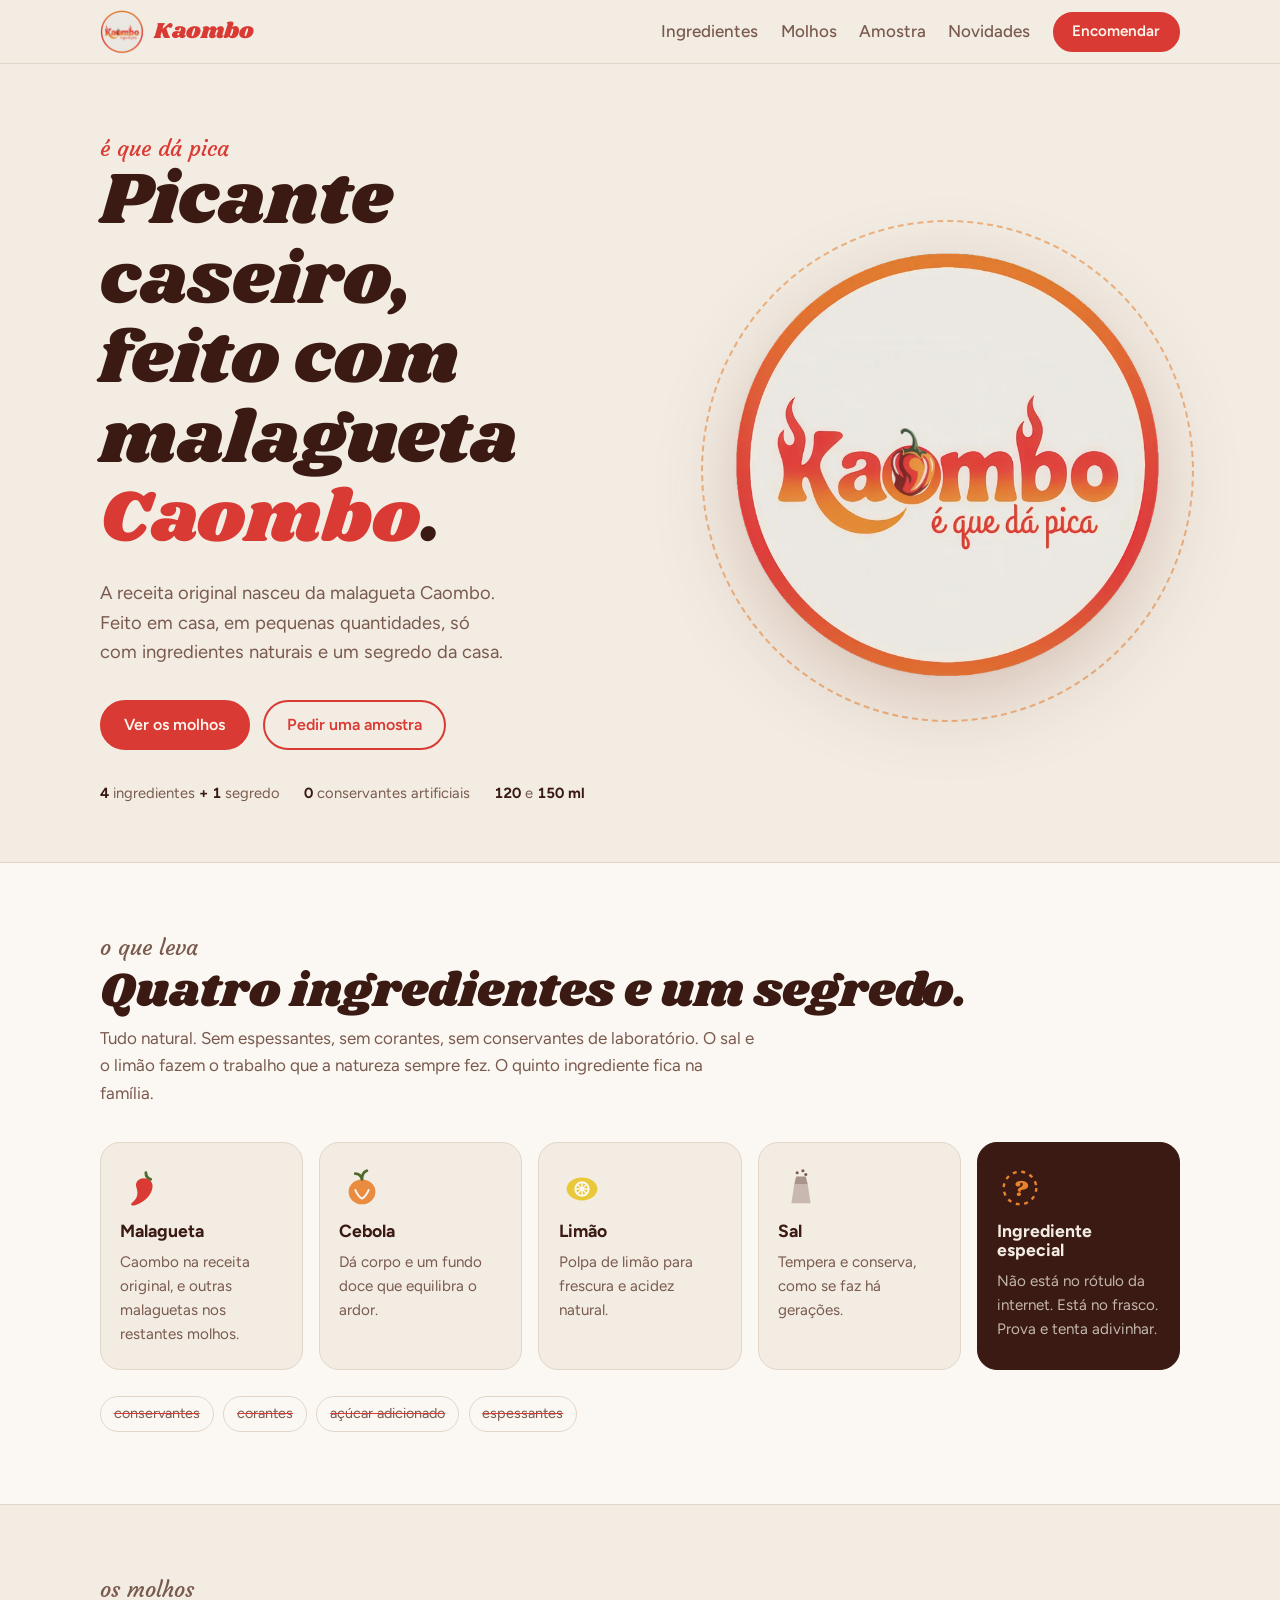
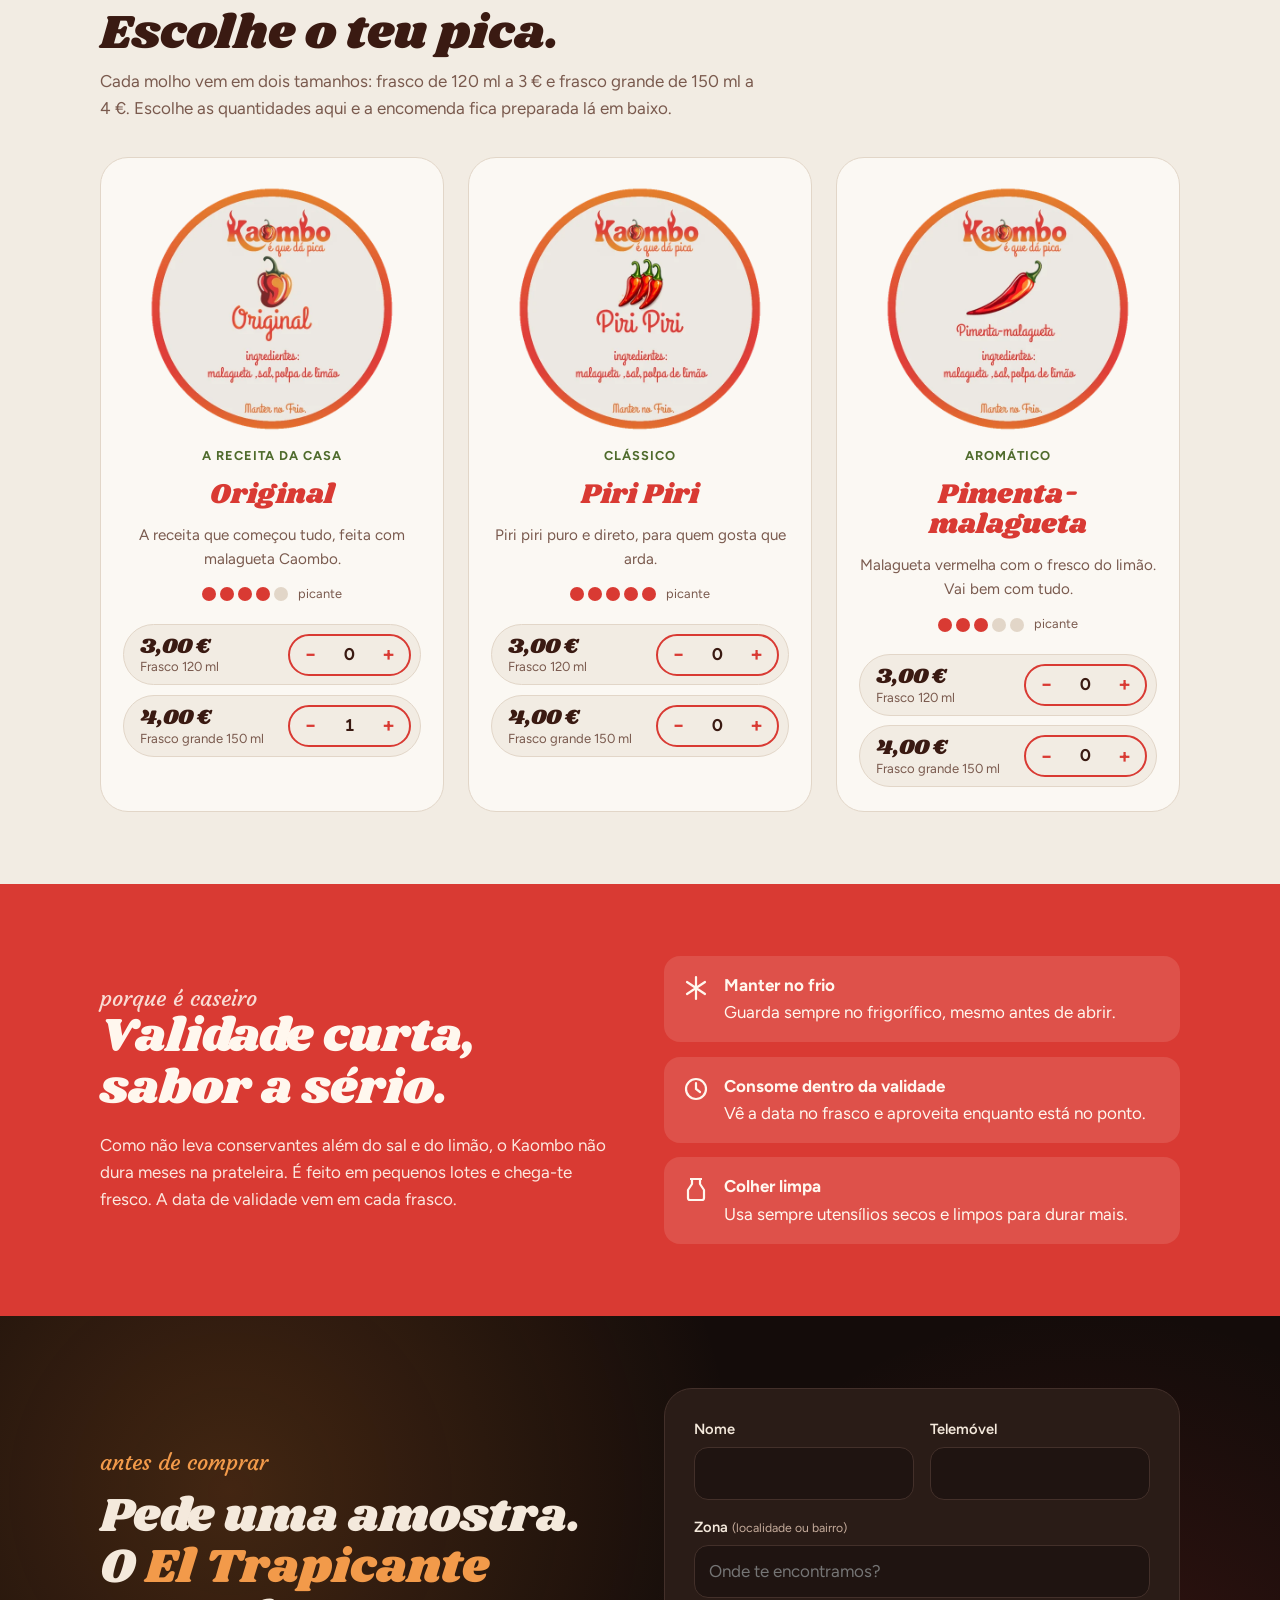
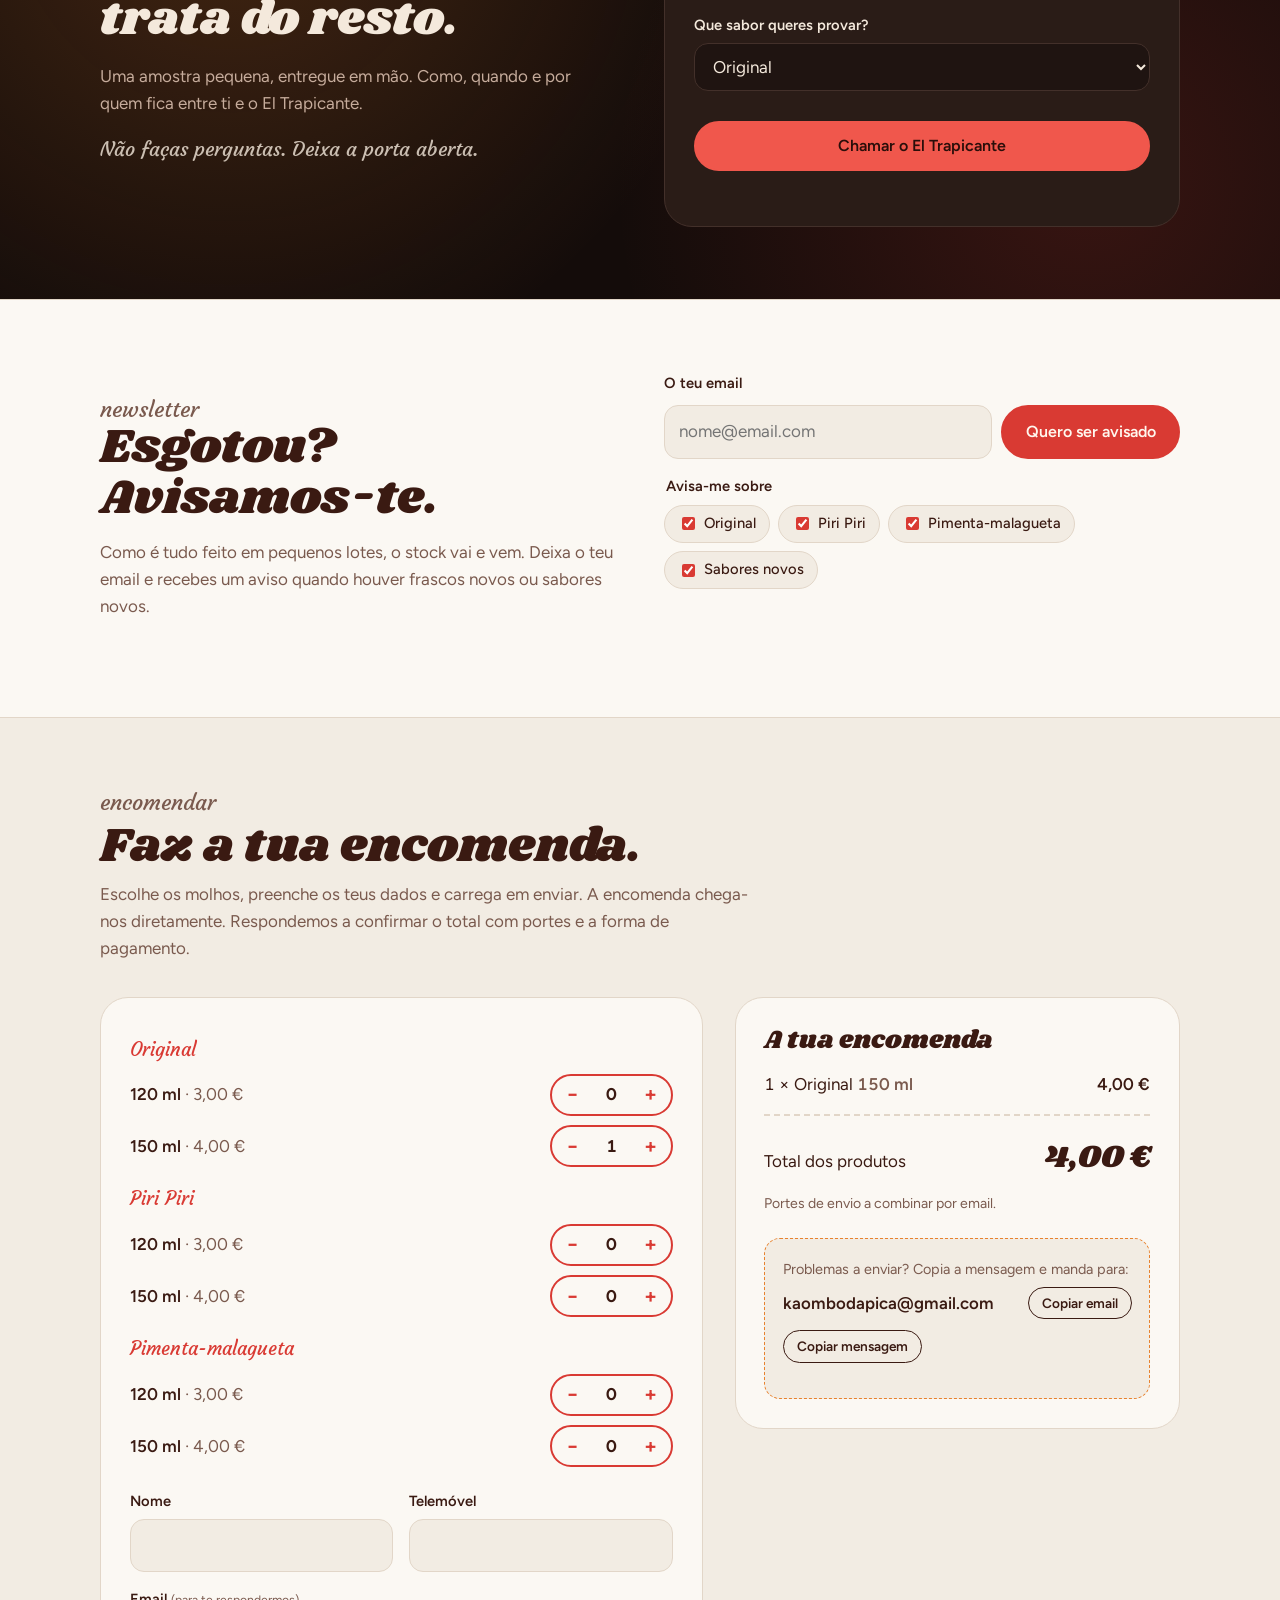
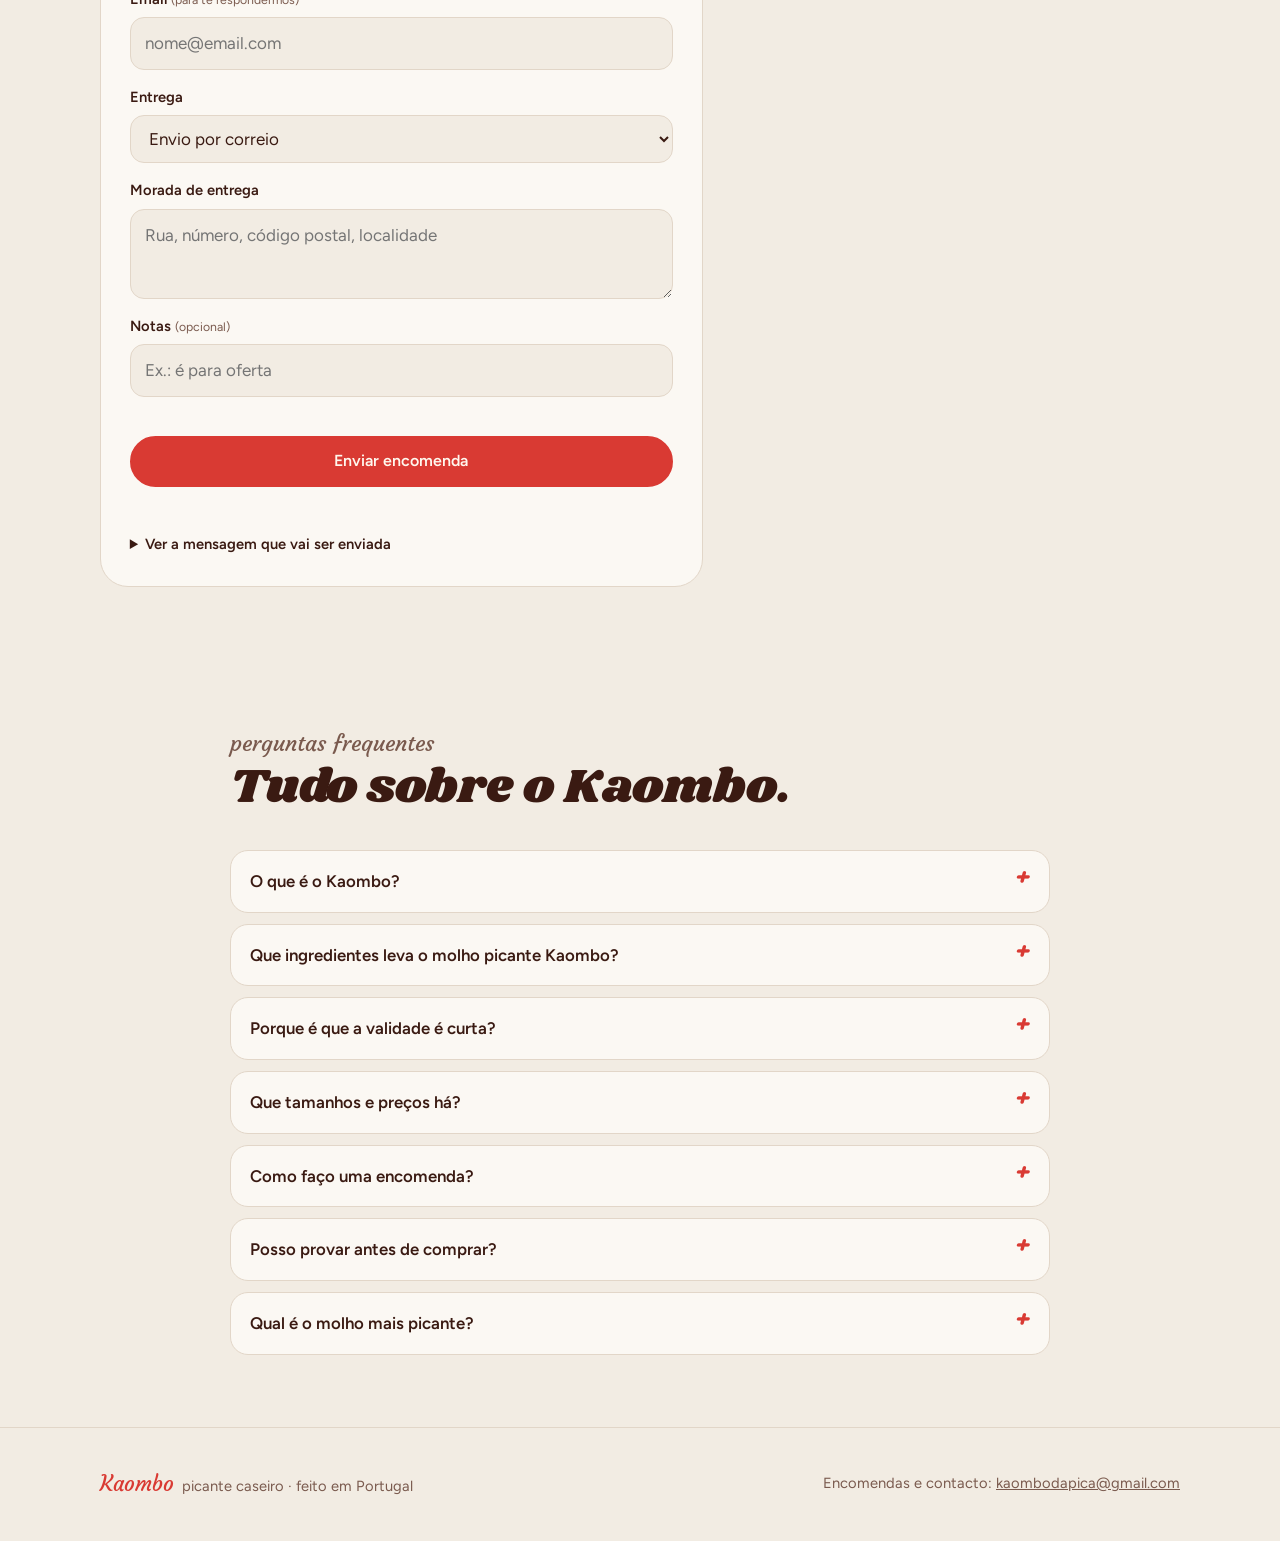
==== commit 68af1f63: "Add files via upload" ====
--- a/index.html
+++ b/index.html
@@ -3,9 +3,190 @@
 <head>
 <meta charset="utf-8">
 <meta name="viewport" content="width=device-width, initial-scale=1, viewport-fit=cover">
-<title>Kaombo</title>
+<title>Kaombo · Molho Picante Caseiro com Malagueta Caombo | 100% Natural</title>
+<meta name="description" content="Molho picante caseiro Kaombo, feito em Portugal com malagueta Caombo, cebola, limão e sal. Sem conservantes artificiais. Original, Piri Piri e Pimenta-malagueta em 120 ml e 150 ml. Encomenda online.">
+<meta name="keywords" content="Kaombo, malagueta Caombo, molho picante caseiro, picante caseiro, piri piri, pimenta-malagueta, molho de malagueta, picante natural, sem conservantes, molho picante Portugal">
+<meta name="author" content="Kaombo">
+<meta name="robots" content="index, follow, max-image-preview:large">
+<link rel="canonical" href="https://kaombodapica-commits.github.io/site/">
+<meta name="theme-color" content="#D93A33">
+<link rel="icon" type="image/png" sizes="48x48" href="favicon.png">
+<link rel="icon" type="image/png" sizes="192x192" href="icon-192.png">
+<link rel="apple-touch-icon" href="apple-touch-icon.png">
+<meta property="og:type" content="website">
+<meta property="og:locale" content="pt_PT">
+<meta property="og:site_name" content="Kaombo">
+<meta property="og:title" content="Kaombo · Picante caseiro com malagueta Caombo">
+<meta property="og:description" content="Feito em casa com malagueta, cebola, limão e sal. Sem conservantes. É que dá pica.">
+<meta property="og:url" content="https://kaombodapica-commits.github.io/site/">
+<meta property="og:image" content="https://kaombodapica-commits.github.io/site/kaombo-partilha.jpg">
+<meta property="og:image:width" content="1200">
+<meta property="og:image:height" content="630">
+<meta property="og:image:alt" content="Logótipo Kaombo e rótulos dos molhos Original, Piri Piri e Pimenta-malagueta">
+<meta name="twitter:card" content="summary_large_image">
+<meta name="twitter:title" content="Kaombo · Picante caseiro com malagueta Caombo">
+<meta name="twitter:description" content="Feito em casa com malagueta, cebola, limão e sal. Sem conservantes. É que dá pica.">
+<meta name="twitter:image" content="https://kaombodapica-commits.github.io/site/kaombo-partilha.jpg">
+<script type="application/ld+json">
+{
+ "@context": "https://schema.org",
+ "@graph": [
+  {
+   "@type": "Organization",
+   "@id": "https://kaombodapica-commits.github.io/site/#marca",
+   "name": "Kaombo",
+   "slogan": "é que dá pica",
+   "url": "https://kaombodapica-commits.github.io/site/",
+   "logo": "https://kaombodapica-commits.github.io/site/icon-512.png",
+   "email": "kaombodapica@gmail.com",
+   "contactPoint": {
+    "@type": "ContactPoint",
+    "contactType": "customer service",
+    "email": "kaombodapica@gmail.com",
+    "availableLanguage": "pt"
+   }
+  },
+  {
+   "@type": "WebSite",
+   "@id": "https://kaombodapica-commits.github.io/site/#site",
+   "url": "https://kaombodapica-commits.github.io/site/",
+   "name": "Kaombo",
+   "inLanguage": "pt-PT",
+   "publisher": {
+    "@id": "https://kaombodapica-commits.github.io/site/#marca"
+   }
+  },
+  {
+   "@type": "Product",
+   "name": "Kaombo Original — molho picante caseiro",
+   "description": "Molho picante caseiro feito com malagueta Caombo. A receita original da casa. Ingredientes naturais: malagueta, cebola, limão e sal. Sem conservantes artificiais.",
+   "brand": {
+    "@type": "Brand",
+    "name": "Kaombo"
+   },
+   "image": "https://kaombodapica-commits.github.io/site/kaombo-partilha.jpg",
+   "category": "Molhos picantes",
+   "offers": {
+    "@type": "AggregateOffer",
+    "priceCurrency": "EUR",
+    "lowPrice": "3.00",
+    "highPrice": "4.00",
+    "offerCount": "2",
+    "url": "https://kaombodapica-commits.github.io/site/#encomendar",
+    "seller": {
+     "@id": "https://kaombodapica-commits.github.io/site/#marca"
+    }
+   }
+  },
+  {
+   "@type": "Product",
+   "name": "Kaombo Piri Piri — molho picante caseiro",
+   "description": "Molho picante caseiro de piri piri, o mais forte da gama Kaombo. Ingredientes naturais: malagueta, cebola, limão e sal. Sem conservantes artificiais.",
+   "brand": {
+    "@type": "Brand",
+    "name": "Kaombo"
+   },
+   "image": "https://kaombodapica-commits.github.io/site/kaombo-partilha.jpg",
+   "category": "Molhos picantes",
+   "offers": {
+    "@type": "AggregateOffer",
+    "priceCurrency": "EUR",
+    "lowPrice": "3.00",
+    "highPrice": "4.00",
+    "offerCount": "2",
+    "url": "https://kaombodapica-commits.github.io/site/#encomendar",
+    "seller": {
+     "@id": "https://kaombodapica-commits.github.io/site/#marca"
+    }
+   }
+  },
+  {
+   "@type": "Product",
+   "name": "Kaombo Pimenta-malagueta — molho picante caseiro",
+   "description": "Molho picante caseiro de pimenta-malagueta com limão, suave e aromático. Ingredientes naturais: malagueta, cebola, limão e sal. Sem conservantes artificiais.",
+   "brand": {
+    "@type": "Brand",
+    "name": "Kaombo"
+   },
+   "image": "https://kaombodapica-commits.github.io/site/kaombo-partilha.jpg",
+   "category": "Molhos picantes",
+   "offers": {
+    "@type": "AggregateOffer",
+    "priceCurrency": "EUR",
+    "lowPrice": "3.00",
+    "highPrice": "4.00",
+    "offerCount": "2",
+    "url": "https://kaombodapica-commits.github.io/site/#encomendar",
+    "seller": {
+     "@id": "https://kaombodapica-commits.github.io/site/#marca"
+    }
+   }
+  },
+  {
+   "@type": "FAQPage",
+   "mainEntity": [
+    {
+     "@type": "Question",
+     "name": "O que é o Kaombo?",
+     "acceptedAnswer": {
+      "@type": "Answer",
+      "text": "O Kaombo é um molho picante caseiro feito em Portugal, em pequenos lotes. A receita original é feita com malagueta Caombo e há mais dois sabores: Piri Piri e Pimenta-malagueta."
+     }
+    },
+    {
+     "@type": "Question",
+     "name": "Que ingredientes leva o molho picante Kaombo?",
+     "acceptedAnswer": {
+      "@type": "Answer",
+      "text": "Malagueta, cebola, limão e sal, todos naturais, mais um ingrediente especial da casa. Não leva corantes, espessantes, açúcar adicionado nem conservantes artificiais."
+     }
+    },
+    {
+     "@type": "Question",
+     "name": "Porque é que a validade é curta?",
+     "acceptedAnswer": {
+      "@type": "Answer",
+      "text": "Porque o Kaombo não leva conservantes além dos naturais, o sal e o limão. É feito para ser comido fresco. A data de validade vem em cada frasco e deve ser guardado sempre no frigorífico."
+     }
+    },
+    {
+     "@type": "Question",
+     "name": "Que tamanhos e preços há?",
+     "acceptedAnswer": {
+      "@type": "Answer",
+      "text": "Cada sabor existe em frasco de 120 ml por 3 € e em frasco grande de 150 ml por 4 €. Os portes de envio são combinados por email depois da encomenda."
+     }
+    },
+    {
+     "@type": "Question",
+     "name": "Como faço uma encomenda?",
+     "acceptedAnswer": {
+      "@type": "Answer",
+      "text": "Escolhe os molhos e as quantidades nesta página, preenche os teus dados e carrega em Enviar encomenda. A encomenda chega-nos diretamente e respondemos a confirmar o total, os portes e a forma de pagamento. Também podes escrever para kaombodapica@gmail.com."
+     }
+    },
+    {
+     "@type": "Question",
+     "name": "Posso provar antes de comprar?",
+     "acceptedAnswer": {
+      "@type": "Answer",
+      "text": "Sim. Pede uma amostra pequena na secção Amostra. É entregue em mão pelo El Trapicante. O resto é segredo."
+     }
+    },
+    {
+     "@type": "Question",
+     "name": "Qual é o molho mais picante?",
+     "acceptedAnswer": {
+      "@type": "Answer",
+      "text": "O Piri Piri é o mais forte. O Original, com malagueta Caombo, tem um picante intenso e equilibrado, e o Pimenta-malagueta é o mais suave e aromático."
+     }
+    }
+   ]
+  }
+ ]
+}
+</script>
 <meta name="claude:viewport-fit-sides" content="cover">
-<meta name="description" content="Kaombo, picante caseiro feito com malagueta Kaombo. Só malagueta, cebola, limão e sal. Sem conservantes. Encomendas por email.">
 <link rel="preconnect" href="https://fonts.googleapis.com">
 <link rel="preconnect" href="https://fonts.gstatic.com" crossorigin>
 <link rel="stylesheet" href="https://fonts.googleapis.com/css2?family=Shrikhand&family=Figtree:wght@400;500;600;700&family=Courgette&display=swap">
@@ -192,6 +373,14 @@
 .chips label{display:inline-flex;align-items:center;gap:.4rem;font-weight:500;padding:.4rem .8rem;border:1px solid var(--line);border-radius:999px;background:var(--bg);cursor:pointer}
 .chips input{width:auto;accent-color:var(--red)}
 @media (max-width:820px){.news .wrap{grid-template-columns:1fr;gap:1.5rem}}
+.faq-wrap{max-width:860px}
+.faq{display:grid;gap:.7rem}
+.qa{background:var(--paper);border:1px solid var(--line);border-radius:18px;padding:0 1.2rem}
+.qa summary{cursor:pointer;list-style:none;padding:1.05rem 0;font-weight:600;font-size:1.05rem;display:flex;justify-content:space-between;gap:1rem}
+.qa summary::-webkit-details-marker{display:none}
+.qa summary::after{content:"+";font-family:var(--display);color:var(--red);font-size:1.4rem;line-height:1}
+.qa[open] summary::after{content:"–"}
+.qa p{color:var(--muted);padding-bottom:1.1rem;max-width:65ch}
 footer{border-top:1px solid var(--line);padding-block:2.5rem;color:var(--muted);font-size:.92rem}
 footer .wrap{display:flex;flex-wrap:wrap;justify-content:space-between;gap:1rem;align-items:center}
 footer .script{font-family:var(--script);color:var(--red);font-size:1.3rem}
@@ -383,6 +572,23 @@
             <p class="status" id="status" aria-live="polite"></p>
           </div>
         </aside>
+      </div>
+    </div>
+  </section>
+  <section id="perguntas">
+    <div class="wrap faq-wrap">
+      <div class="sec-head">
+        <p class="eyebrow">perguntas frequentes</p>
+        <h2>Tudo sobre o Kaombo.</h2>
+      </div>
+      <div class="faq">
+        <details class="qa"><summary>O que é o Kaombo?</summary><p>O Kaombo é um molho picante caseiro feito em Portugal, em pequenos lotes. A receita original é feita com malagueta Caombo e há mais dois sabores: Piri Piri e Pimenta-malagueta.</p></details>
+        <details class="qa"><summary>Que ingredientes leva o molho picante Kaombo?</summary><p>Malagueta, cebola, limão e sal, todos naturais, mais um ingrediente especial da casa. Não leva corantes, espessantes, açúcar adicionado nem conservantes artificiais.</p></details>
+        <details class="qa"><summary>Porque é que a validade é curta?</summary><p>Porque o Kaombo não leva conservantes além dos naturais, o sal e o limão. É feito para ser comido fresco. A data de validade vem em cada frasco e deve ser guardado sempre no frigorífico.</p></details>
+        <details class="qa"><summary>Que tamanhos e preços há?</summary><p>Cada sabor existe em frasco de 120 ml por 3 € e em frasco grande de 150 ml por 4 €. Os portes de envio são combinados por email depois da encomenda.</p></details>
+        <details class="qa"><summary>Como faço uma encomenda?</summary><p>Escolhe os molhos e as quantidades nesta página, preenche os teus dados e carrega em Enviar encomenda. A encomenda chega-nos diretamente e respondemos a confirmar o total, os portes e a forma de pagamento. Também podes escrever para kaombodapica@gmail.com.</p></details>
+        <details class="qa"><summary>Posso provar antes de comprar?</summary><p>Sim. Pede uma amostra pequena na secção Amostra. É entregue em mão pelo El Trapicante. O resto é segredo.</p></details>
+        <details class="qa"><summary>Qual é o molho mais picante?</summary><p>O Piri Piri é o mais forte. O Original, com malagueta Caombo, tem um picante intenso e equilibrado, e o Pimenta-malagueta é o mais suave e aromático.</p></details>
       </div>
     </div>
   </section>
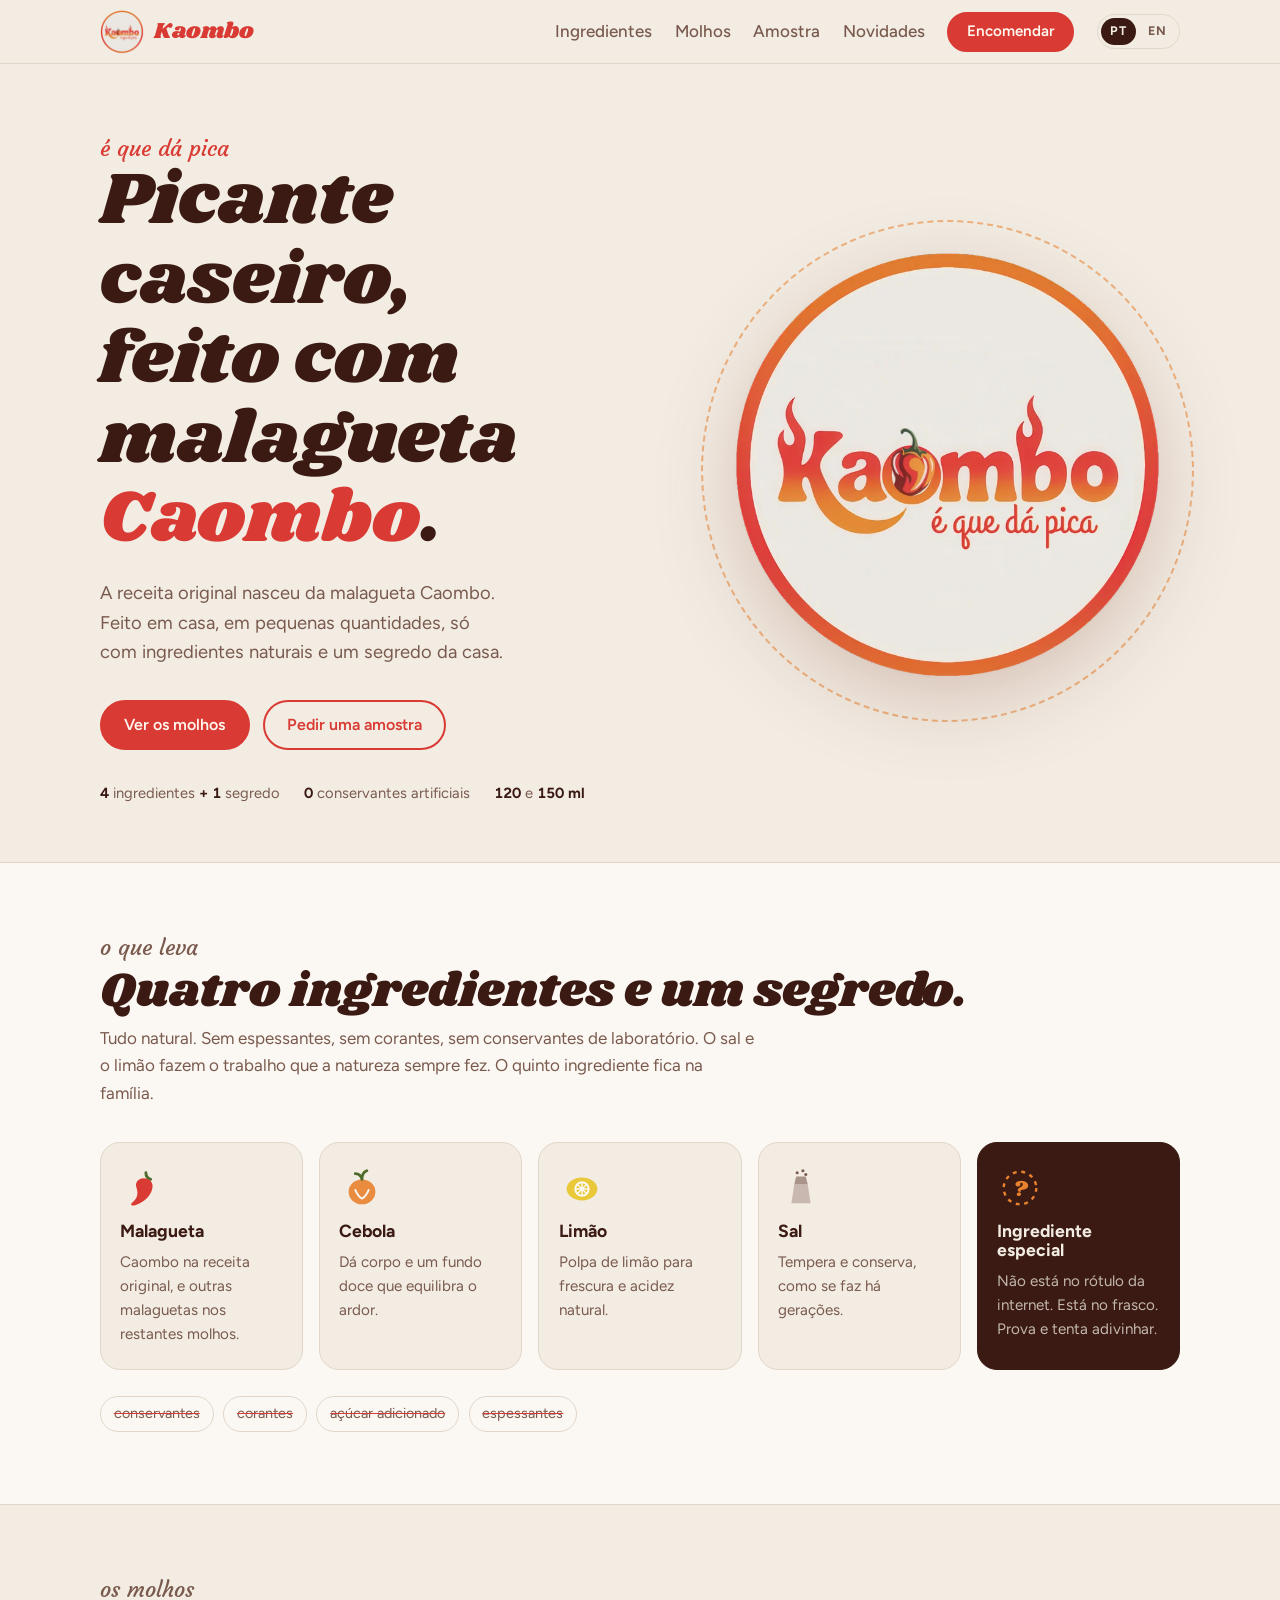
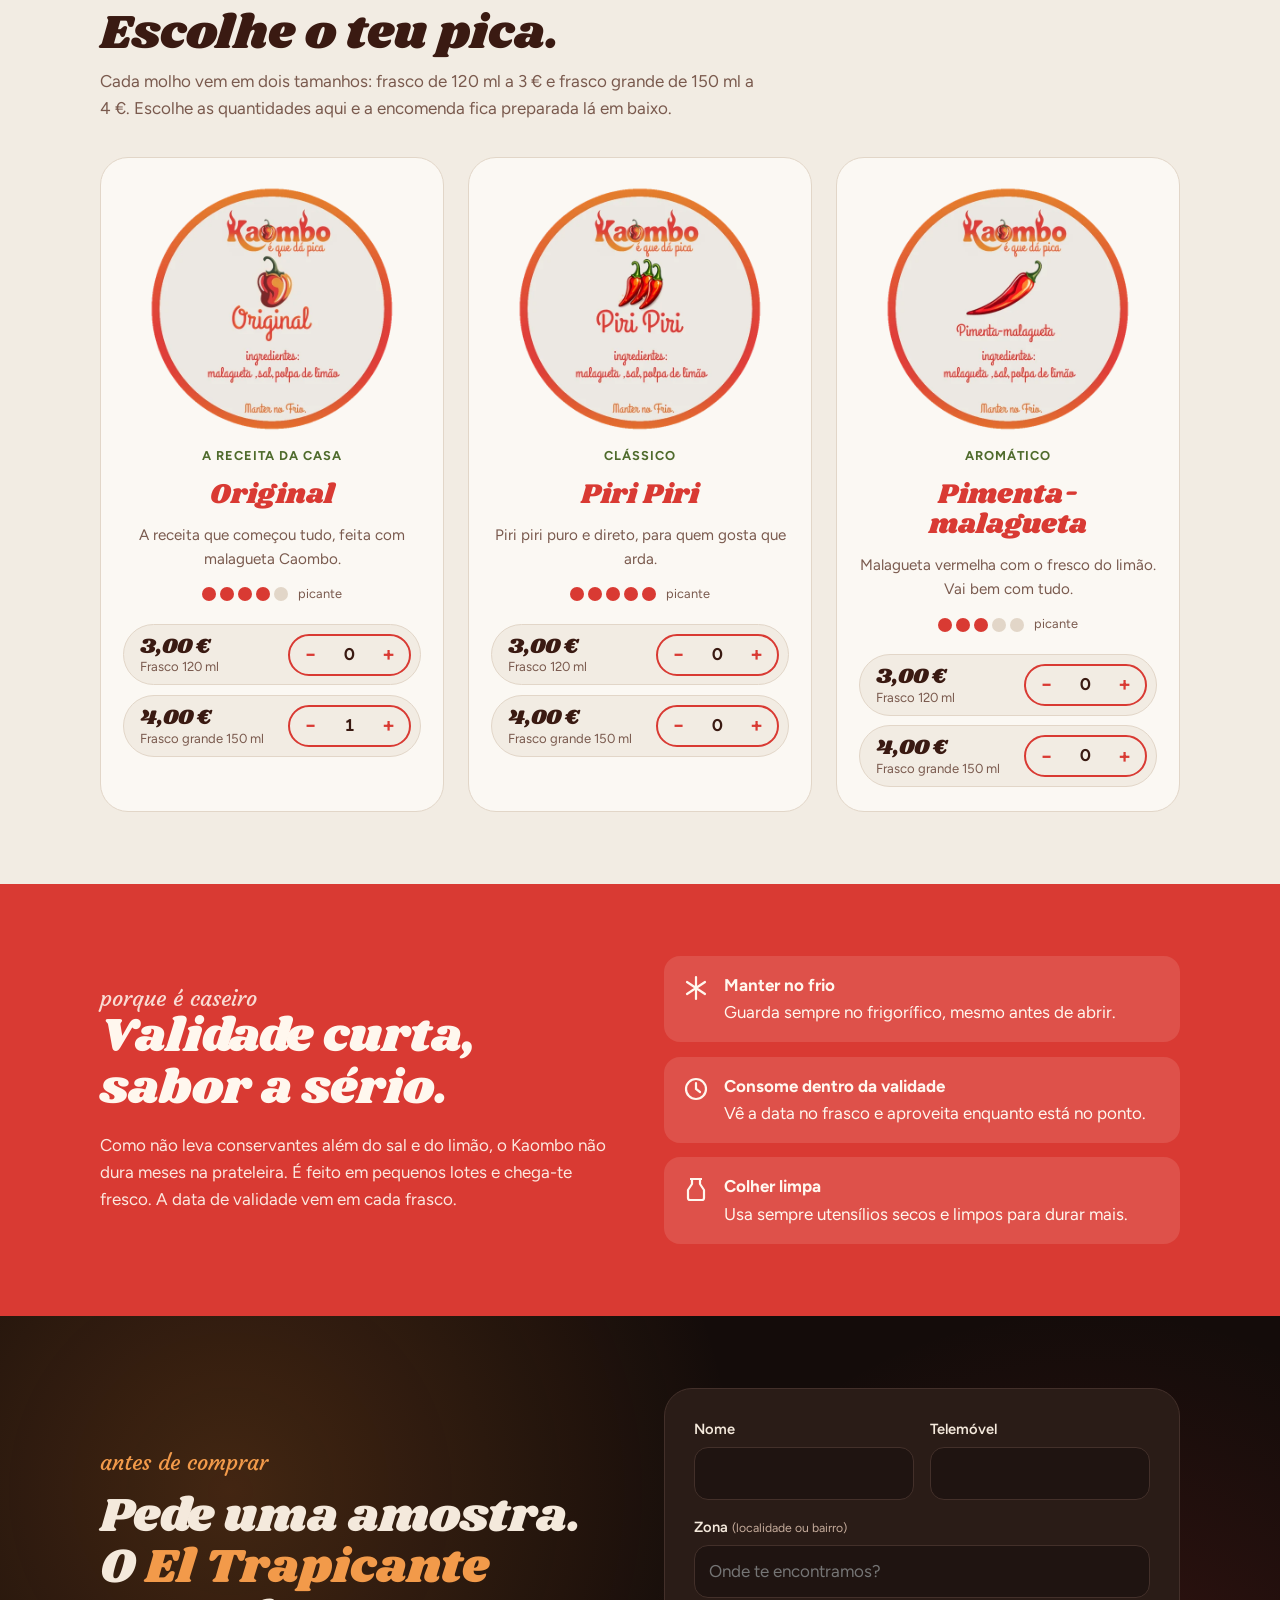
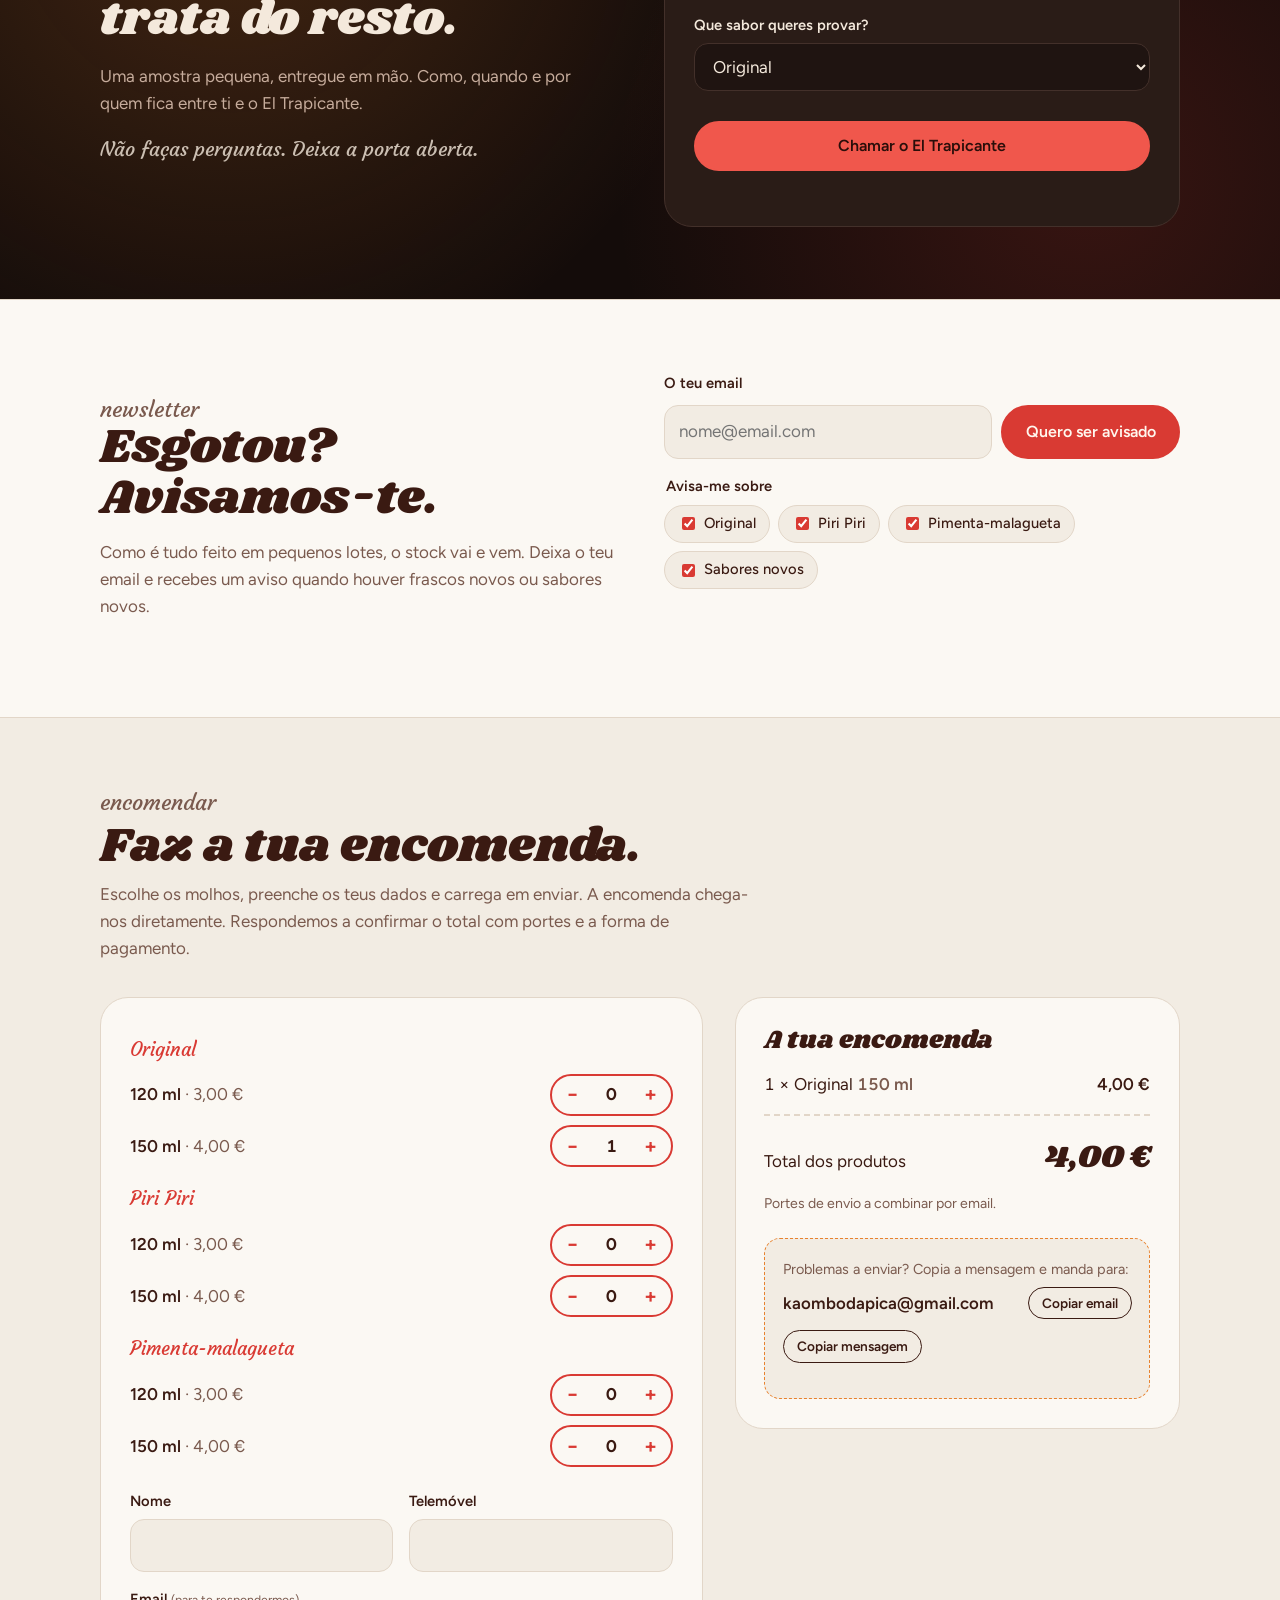
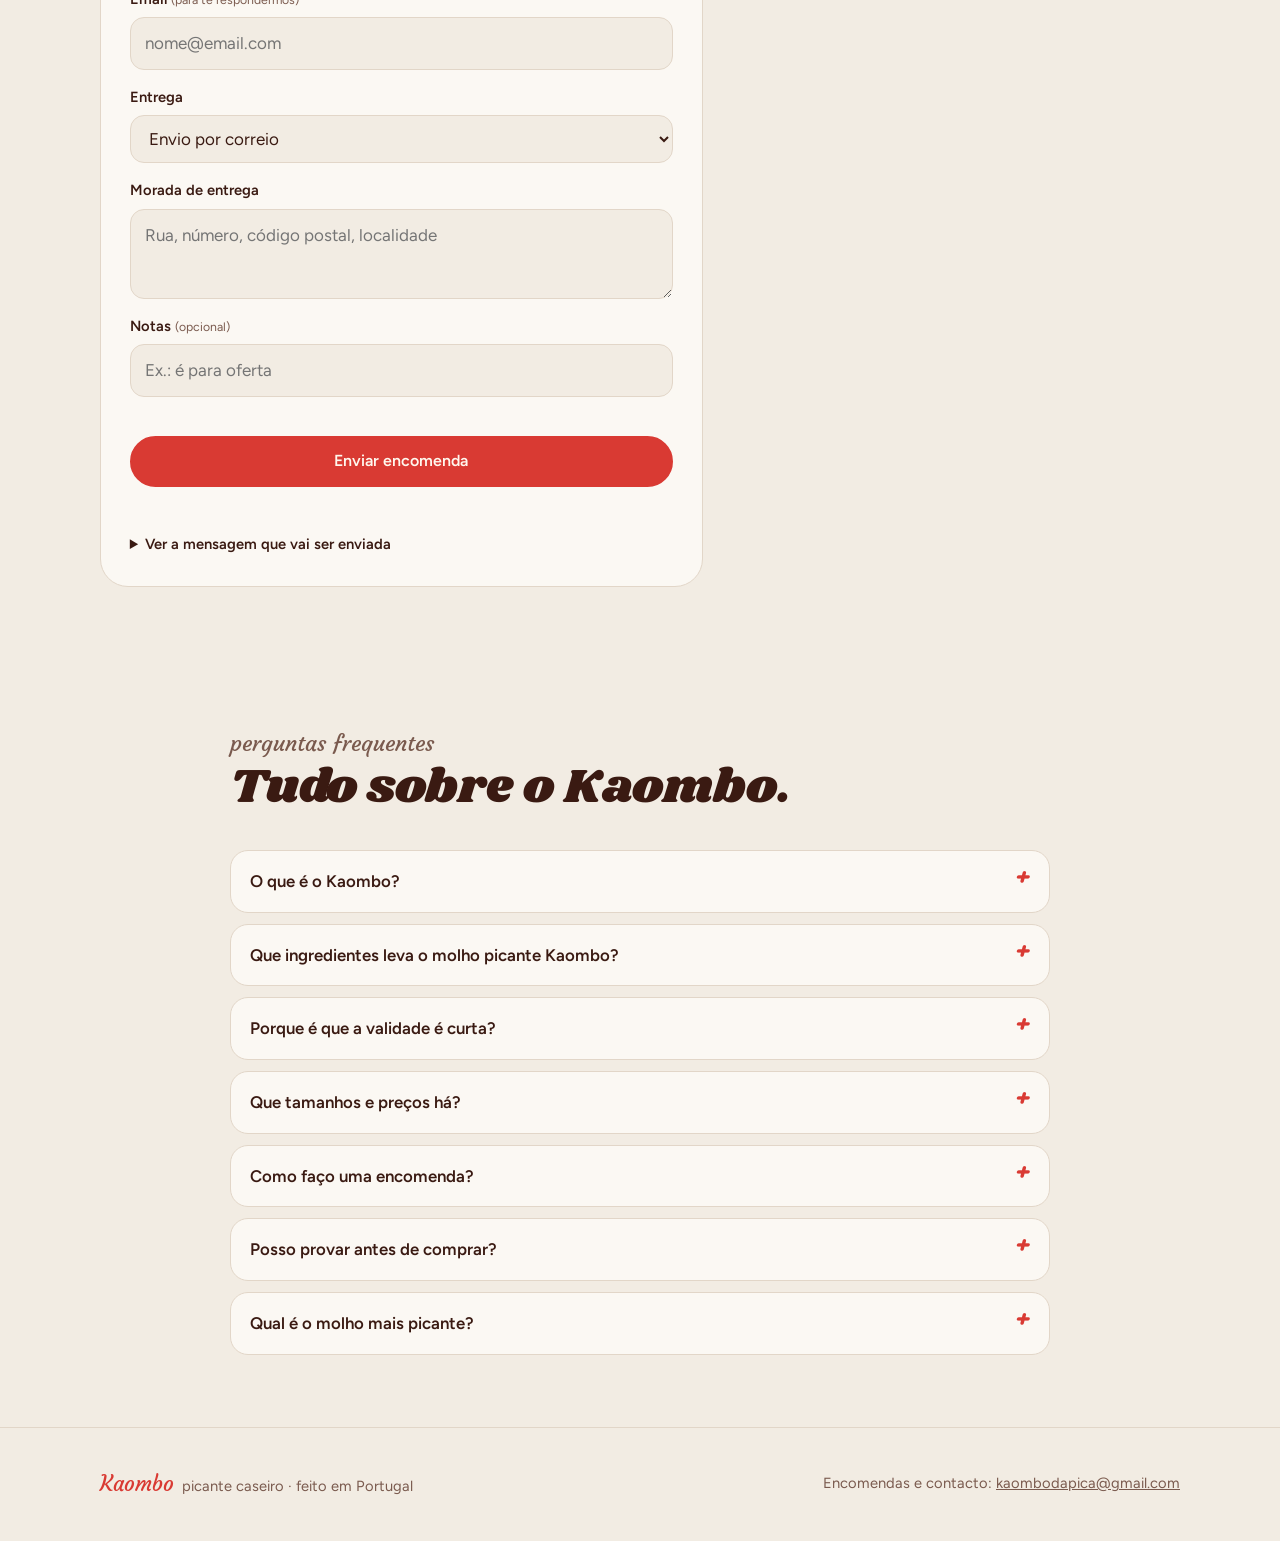
==== commit 95d9d307: "Add files via upload multi lingua" ====
--- a/index.html
+++ b/index.html
@@ -9,12 +9,16 @@
 <meta name="author" content="Kaombo">
 <meta name="robots" content="index, follow, max-image-preview:large">
 <link rel="canonical" href="https://kaombodapica-commits.github.io/site/">
+<link rel="alternate" hreflang="pt-PT" href="https://kaombodapica-commits.github.io/site/">
+<link rel="alternate" hreflang="en" href="https://kaombodapica-commits.github.io/site/en.html">
+<link rel="alternate" hreflang="x-default" href="https://kaombodapica-commits.github.io/site/">
 <meta name="theme-color" content="#D93A33">
 <link rel="icon" type="image/png" sizes="48x48" href="favicon.png">
 <link rel="icon" type="image/png" sizes="192x192" href="icon-192.png">
 <link rel="apple-touch-icon" href="apple-touch-icon.png">
 <meta property="og:type" content="website">
 <meta property="og:locale" content="pt_PT">
+<meta property="og:locale:alternate" content="en_GB">
 <meta property="og:site_name" content="Kaombo">
 <meta property="og:title" content="Kaombo · Picante caseiro com malagueta Caombo">
 <meta property="og:description" content="Feito em casa com malagueta, cebola, limão e sal. Sem conservantes. É que dá pica.">
@@ -43,7 +47,10 @@
     "@type": "ContactPoint",
     "contactType": "customer service",
     "email": "kaombodapica@gmail.com",
-    "availableLanguage": "pt"
+    "availableLanguage": [
+     "pt",
+     "en"
+    ]
    }
   },
   {
@@ -51,7 +58,10 @@
    "@id": "https://kaombodapica-commits.github.io/site/#site",
    "url": "https://kaombodapica-commits.github.io/site/",
    "name": "Kaombo",
-   "inLanguage": "pt-PT",
+   "inLanguage": [
+    "pt-PT",
+    "en"
+   ],
    "publisher": {
     "@id": "https://kaombodapica-commits.github.io/site/#marca"
    }
@@ -59,7 +69,7 @@
   {
    "@type": "Product",
    "name": "Kaombo Original — molho picante caseiro",
-   "description": "Molho picante caseiro feito com malagueta Caombo. A receita original da casa. Ingredientes naturais: malagueta, cebola, limão e sal. Sem conservantes artificiais.",
+   "description": "Molho picante caseiro feito com malagueta Caombo. Ingredientes naturais: malagueta, cebola, limão e sal. Sem conservantes artificiais.",
    "brand": {
     "@type": "Brand",
     "name": "Kaombo"
@@ -103,7 +113,7 @@
   {
    "@type": "Product",
    "name": "Kaombo Pimenta-malagueta — molho picante caseiro",
-   "description": "Molho picante caseiro de pimenta-malagueta com limão, suave e aromático. Ingredientes naturais: malagueta, cebola, limão e sal. Sem conservantes artificiais.",
+   "description": "Molho picante caseiro de pimenta-malagueta com limão. Ingredientes naturais: malagueta, cebola, limão e sal. Sem conservantes artificiais.",
    "brand": {
     "@type": "Brand",
     "name": "Kaombo"
@@ -124,6 +134,7 @@
   },
   {
    "@type": "FAQPage",
+   "inLanguage": "pt-PT",
    "mainEntity": [
     {
      "@type": "Question",
@@ -242,7 +253,10 @@
 nav a{text-decoration:none;color:var(--muted)}
 nav a:hover{color:var(--ink)}
 nav .btn{padding:.65rem 1.1rem;font-size:.95rem}
-@media (max-width:720px){nav a:not(.btn){display:none}}
+.lang{display:inline-flex;border:1.5px solid var(--line);border-radius:999px;padding:3px;gap:2px}
+.lang a{font:700 .78rem/1 var(--body);letter-spacing:.06em;padding:.45rem .6rem;border-radius:999px;color:var(--muted);text-decoration:none}
+.lang a[aria-current]{background:var(--ink);color:var(--bg)}
+@media (max-width:720px){nav a:not(.btn):not(.lang a){display:none}nav{gap:.6rem}}
 
 /* hero */
 .hero .wrap{display:grid;grid-template-columns:1.1fr .9fr;gap:3rem;align-items:center;padding-block:4.5rem 3.5rem}
@@ -399,6 +413,7 @@
       <a href="#amostra">Amostra</a>
       <a href="#novidades">Novidades</a>
       <a class="btn" href="#encomendar">Encomendar</a>
+      <div class="lang" aria-label="Idioma"><a href="index.html" hreflang="pt" lang="pt" aria-current="page" title="Português">PT</a><a href="en.html" hreflang="en" lang="en" title="English">EN</a></div>
     </nav>
   </div>
 </header>
@@ -548,7 +563,7 @@
             <div class="field"><label for="tel">Telemóvel</label><input id="tel" name="tel" type="tel" autocomplete="tel"></div>
             <div class="field full"><label for="cmail">Email <small>(para te respondermos)</small></label><input id="cmail" name="cmail" type="email" autocomplete="email" placeholder="nome@email.com"></div>
             <div class="field full"><label for="entrega">Entrega</label>
-              <select id="entrega" name="entrega"><option>Envio por correio</option><option>Levantamento em mão</option></select></div>
+              <select id="entrega" name="entrega"><option value="correio">Envio por correio</option><option value="mao">Levantamento em mão</option></select></div>
             <div class="field full" id="morada-wrap"><label for="morada">Morada de entrega</label><textarea id="morada" name="morada" autocomplete="street-address" placeholder="Rua, número, código postal, localidade"></textarea></div>
             <div class="field full"><label for="notas">Notas <small>(opcional)</small></label><input id="notas" name="notas" placeholder="Ex.: é para oferta"></div>
           </div>
@@ -618,7 +633,7 @@
 const ITEMS = PRODUCTS.flatMap(p => SIZES.map(s => ({key:`${p.id}-${s.ml}`, p, s})));
 const qty = Object.fromEntries(ITEMS.map(i => [i.key, 0]));
 qty["original-150"] = 1;
-const eur = n => n.toFixed(2).replace(".", ",") + " €";
+const eur = n => n.toFixed(2).replace(".", ",") + " €"; /*EUR*/
 const $ = id => document.getElementById(id);
 
 function stepper(it){
@@ -661,9 +676,9 @@
     `Nome: ${f("nome") || "—"}`,
     `Telemóvel: ${f("tel") || "—"}`,
     `Email: ${f("cmail") || "—"}`,
-    `Entrega: ${$("entrega").value}`
+    `Entrega: ${$("entrega").selectedOptions[0].text}`
   ];
-  if($("entrega").value.startsWith("Envio")) lines.push(`Morada: ${f("morada") || "—"}`);
+  if(($("entrega").value==="correio")) lines.push(`Morada: ${f("morada") || "—"}`);
   if(f("notas")) lines.push(`Notas: ${f("notas")}`);
   lines.push("", "Obrigado!");
   return {text: lines.join("\n"), items, total};
@@ -677,7 +692,7 @@
     : `<p class="empty">Ainda não escolheste nenhum molho.</p>`;
   $("total").textContent = eur(total);
   $("msg").textContent = text;
-  $("morada-wrap").hidden = !$("entrega").value.startsWith("Envio");
+  $("morada-wrap").hidden = !($("entrega").value==="correio");
 }
 
 $("form").addEventListener("input", render);
@@ -690,7 +705,7 @@
   const em = $("cmail").value.trim();
   if(!$("tel").value.trim() && !em) { $("tel").focus(); return "Deixa um telemóvel ou um email para te contactarmos."; }
   if(em && !EMAIL_RE.test(em)) { $("cmail").focus(); return "Esse email não parece válido. Exemplo: nome@email.com."; }
-  if($("entrega").value.startsWith("Envio") && !$("morada").value.trim()) { $("morada").focus(); return "Escreve a morada de entrega, ou escolhe levantamento em mão."; }
+  if(($("entrega").value==="correio") && !$("morada").value.trim()) { $("morada").focus(); return "Escreve a morada de entrega, ou escolhe levantamento em mão."; }
   return "";
 }
 const EMAIL_RE = /^[^\s@]+@[^\s@]+\.[^\s@]+$/;
@@ -712,7 +727,15 @@
     return true;
   } catch(err) {
     statusEl.classList.add("bad");
-    statusEl.textContent = "Não foi possível enviar agora. Tenta de novo daqui a pouco, ou envia a mensagem para " + EMAIL + ".";
+    const why = String(err && err.message || "");
+    if(/activat/i.test(why)) {
+      statusEl.textContent = "Formulário ainda não ativado. O dono do site tem de confirmar o email de ativação do FormSubmit em " + EMAIL + ".";
+    } else if(err instanceof TypeError) {
+      statusEl.textContent = "Sem ligação ao serviço de envio (pode ser um bloqueador de anúncios). Tenta noutro navegador ou envia a mensagem para " + EMAIL + ".";
+    } else {
+      statusEl.textContent = "Não foi possível enviar (" + why.slice(0,160) + "). Envia a mensagem para " + EMAIL + ".";
+    }
+    console.warn("FormSubmit:", err);
     return false;
   } finally {
     btn.disabled = false; btn.textContent = label;
